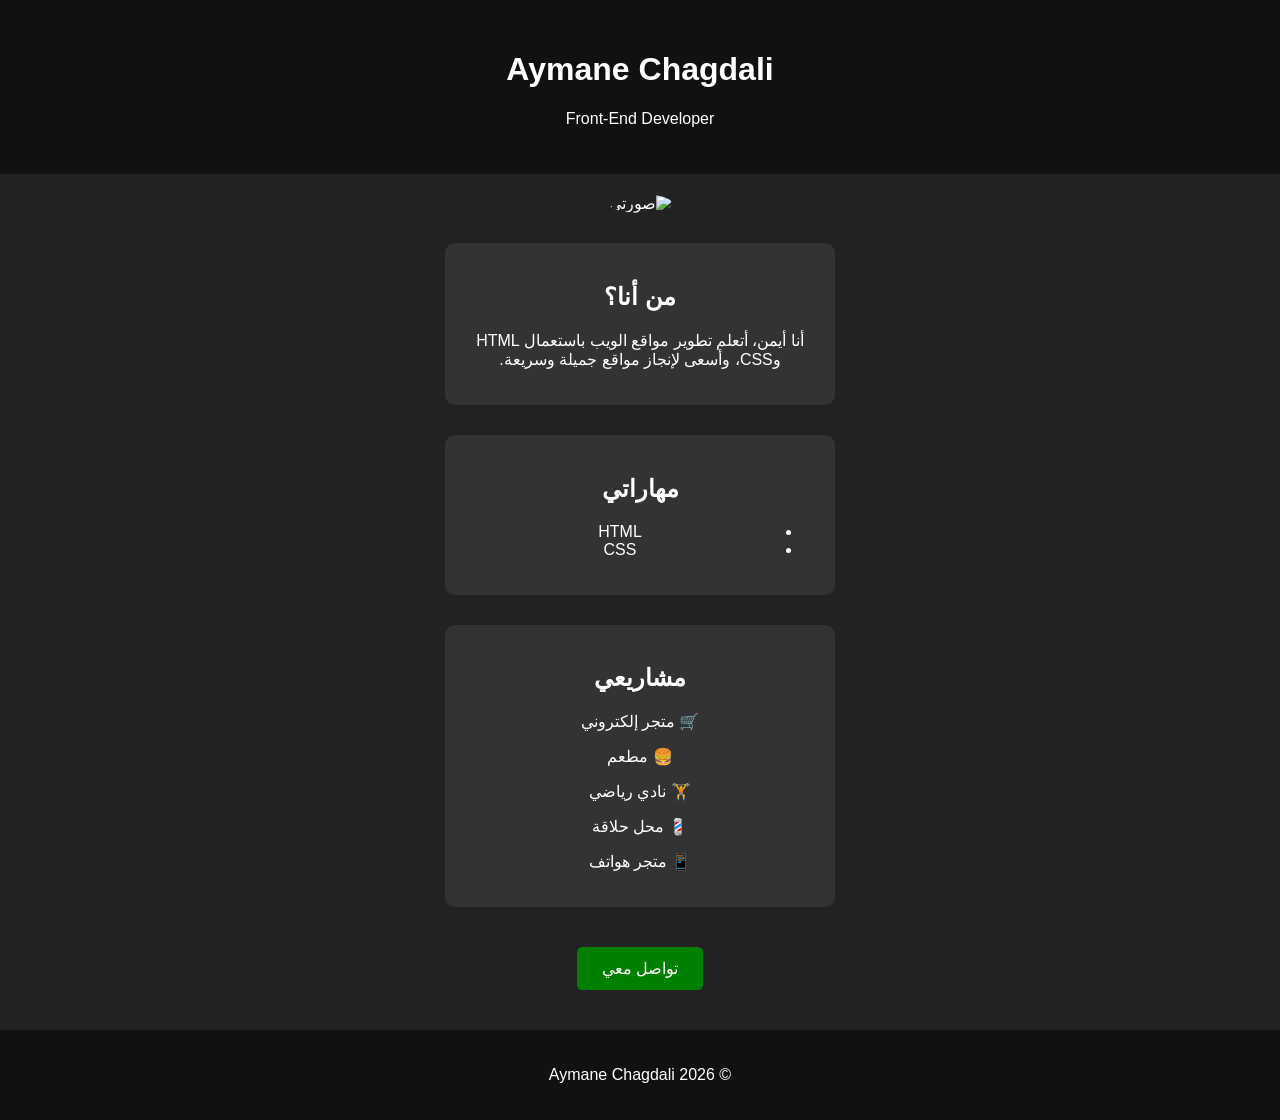
==== index.html @ 9d6693ee "Add files via upload" ====
<!DOCTYPE html>
<html lang="ar" dir="rtl">

<head>
    <meta charset="UTF-8">
    <title>Portfolio - Aymane</title>

    <style>

        body {
            margin: 0;
            background: #222;
            color: white;
            text-align: center;
            font-family: Arial;
        }

        .header {
            background: #111;
            padding: 30px;
        }

        img {
            width: 150px;
            border-radius: 50%;
            margin-top: 20px;
        }

        .section {
            background: #333;
            width: 350px;
            margin: 30px auto;
            padding: 20px;
            border-radius: 10px;
        }

        .btn {
            display: inline-block;
            background: green;
            color: white;
            text-decoration: none;
            padding: 12px 25px;
            border-radius: 5px;
            margin: 10px;
        }

        .footer {
            background: #111;
            padding: 20px;
            margin-top: 30px;
        }

    </style>

</head>

<body>

    <div class="header">
        <h1>Aymane Chagdali</h1>
        <p>Front-End Developer</p>
    </div>

    <img src="my-photo.jpg" alt="صورتي">

    <div class="section">
        <h2>من أنا؟</h2>

        <p>
            أنا أيمن، أتعلم تطوير مواقع الويب باستعمال HTML وCSS،
            وأسعى لإنجاز مواقع جميلة وسريعة.
        </p>
    </div>

    <div class="section">
        <h2>مهاراتي</h2>

        <ul>
            <li>HTML</li>
            <li>CSS</li>
        </ul>
    </div>

    <div class="section">
        <h2>مشاريعي</h2>

        <p>🛒 متجر إلكتروني</p>
        <p>🍔 مطعم</p>
        <p>🏋️ نادي رياضي</p>
        <p>💈 محل حلاقة</p>
        <p>📱 متجر هواتف</p>
    </div>

    <a href="#" class="btn">تواصل معي</a>

    <div class="footer">
        <p>© 2026 Aymane Chagdali</p>
    </div>

</body>

</html>
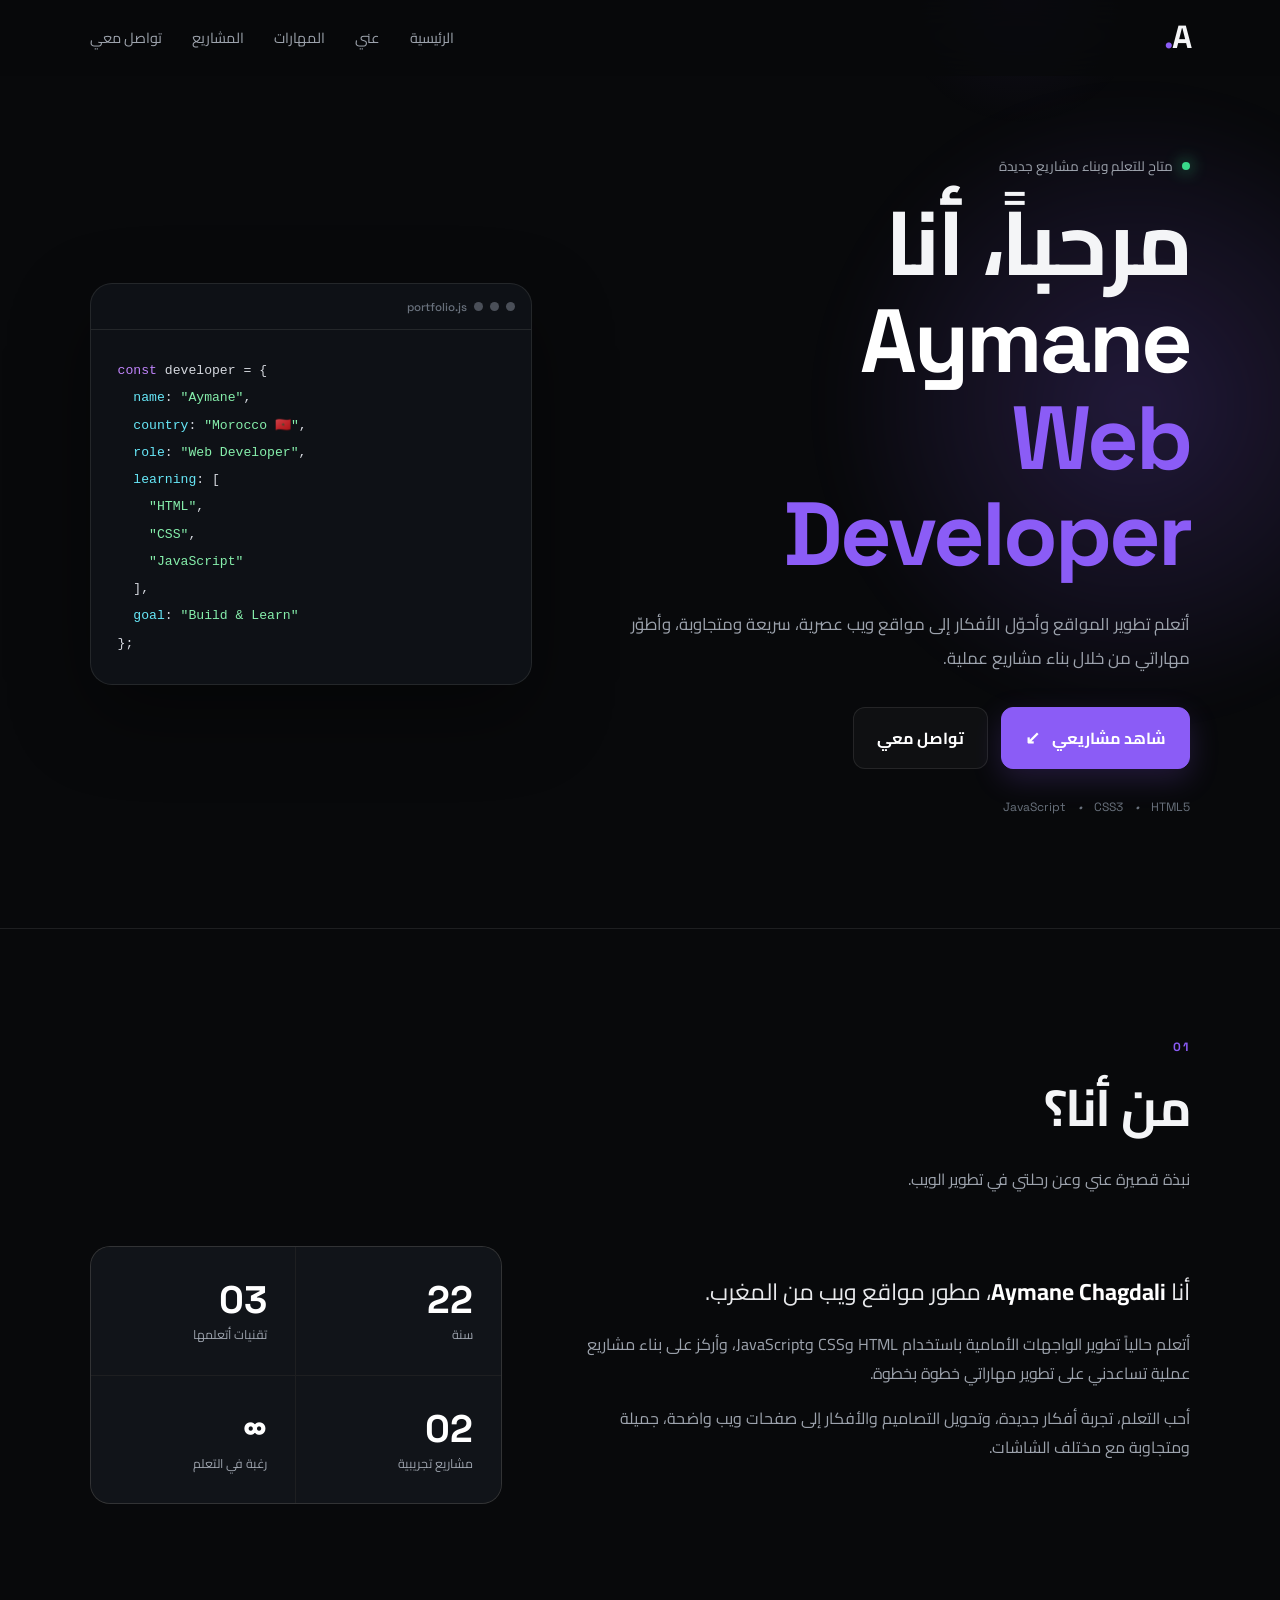
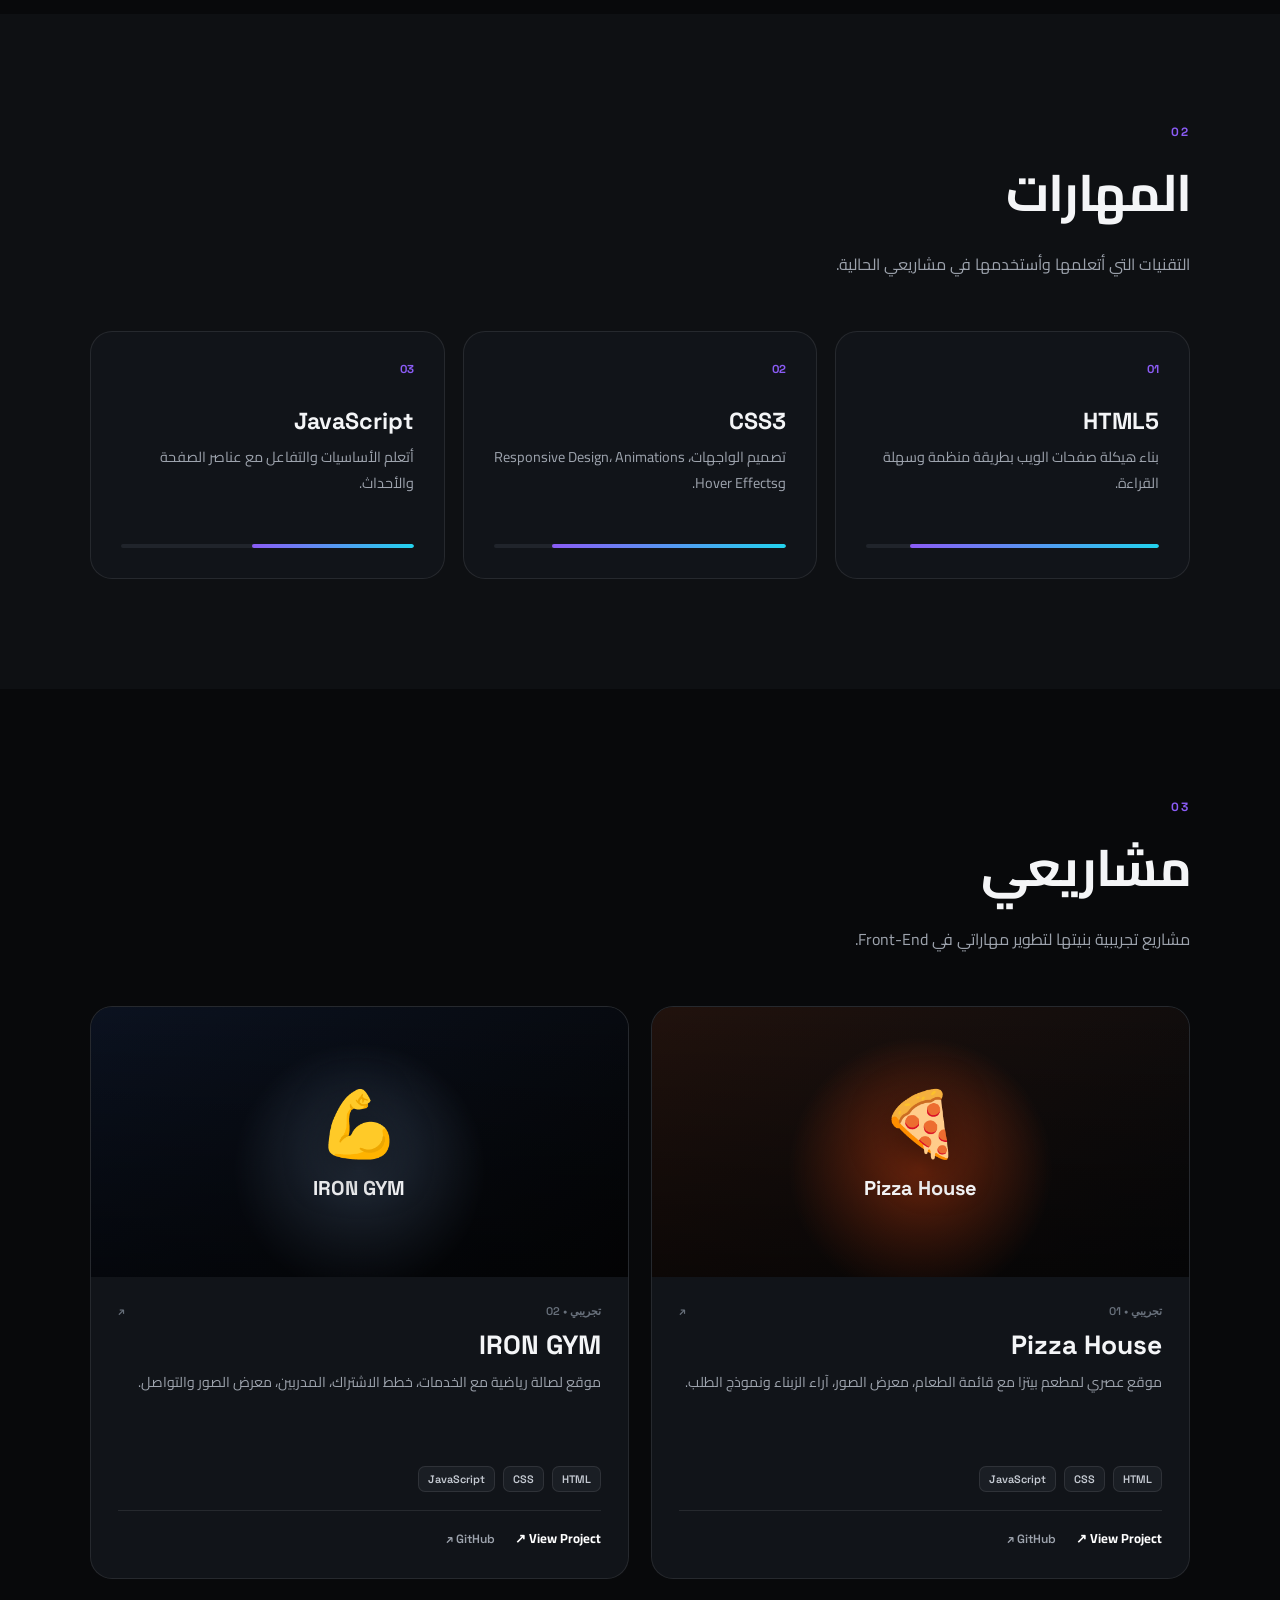
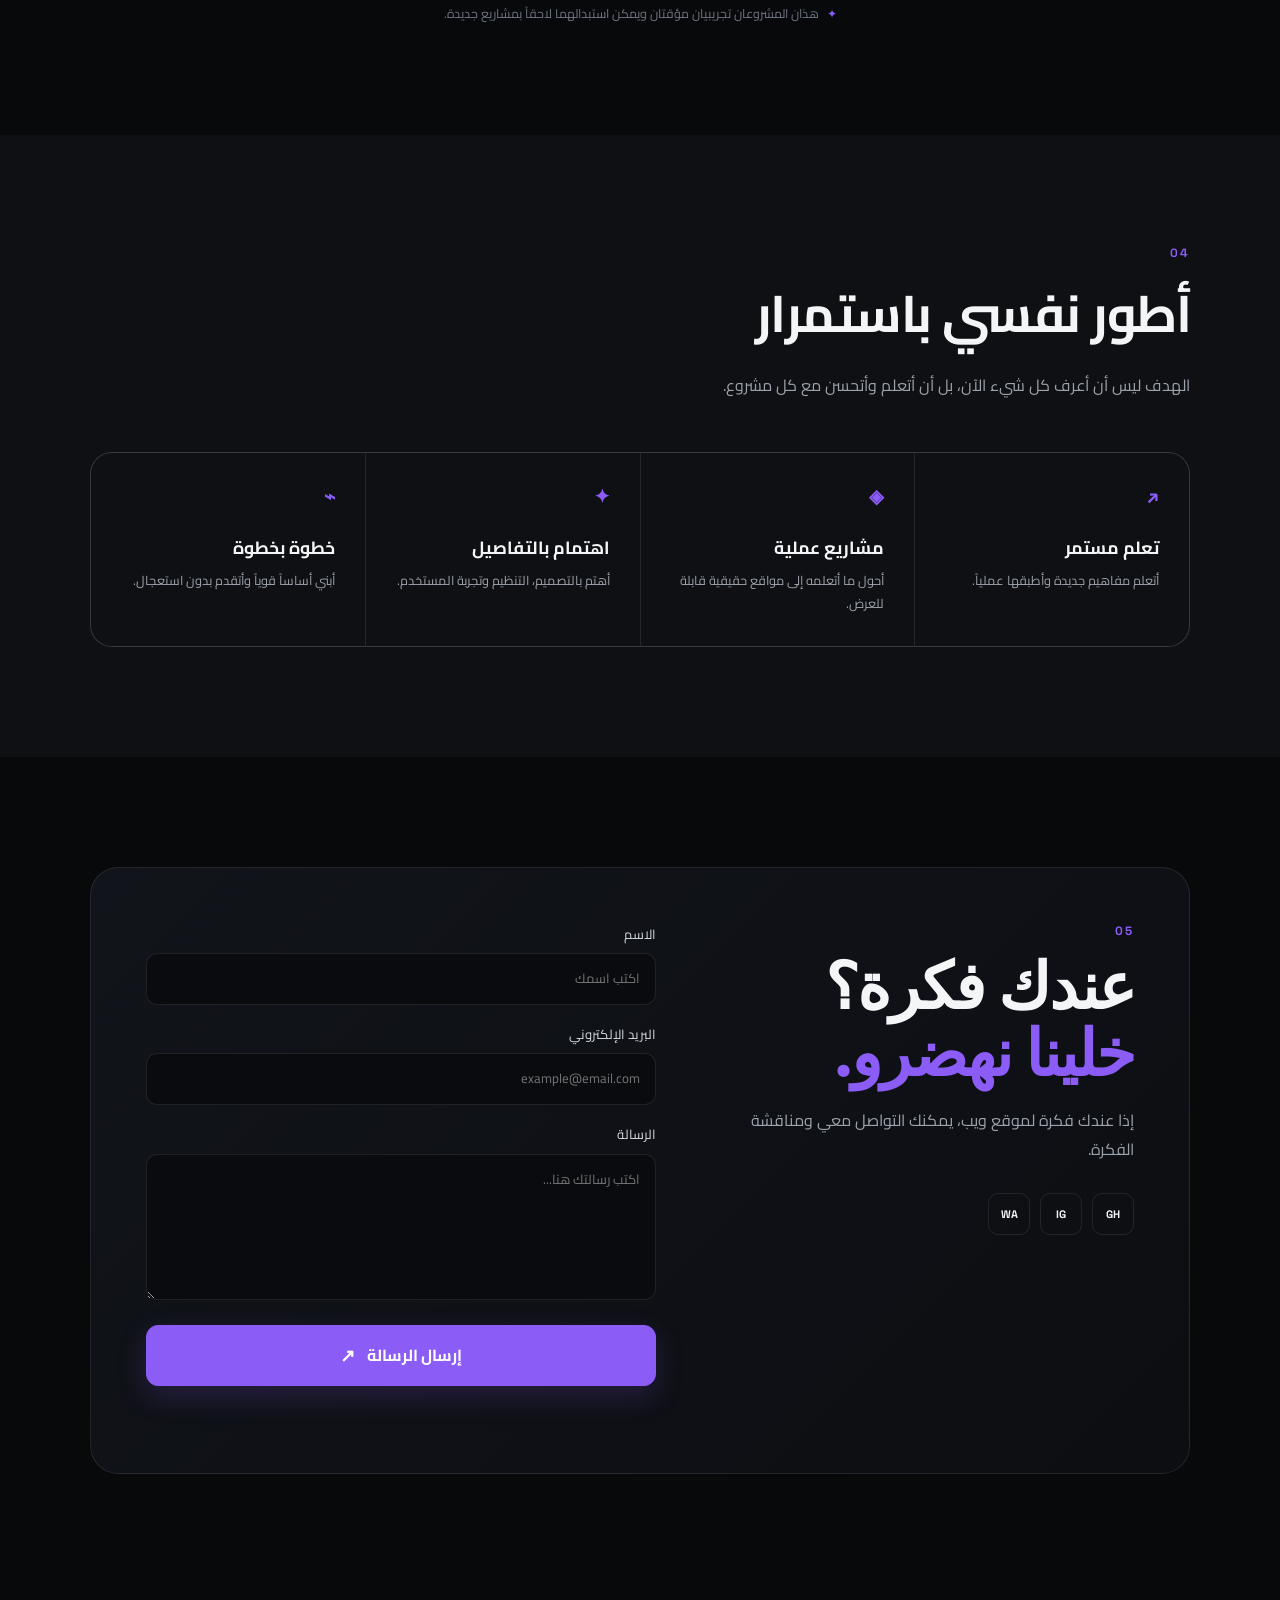
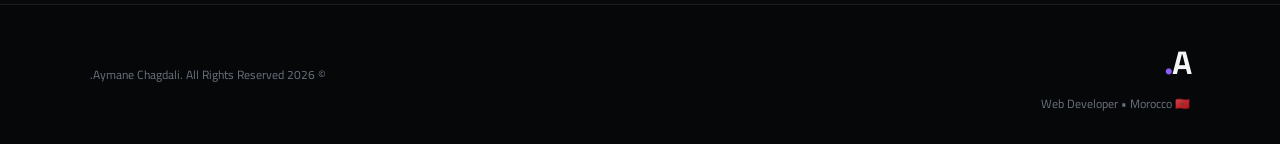
==== commit 773348d3: "Add files via upload" ====
--- a/index.html
+++ b/index.html
@@ -1,102 +1,262 @@
 <!DOCTYPE html>
 <html lang="ar" dir="rtl">
-
 <head>
-    <meta charset="UTF-8">
-    <title>Portfolio - Aymane</title>
-
-    <style>
-
-        body {
-            margin: 0;
-            background: #222;
-            color: white;
-            text-align: center;
-            font-family: Arial;
-        }
-
-        .header {
-            background: #111;
-            padding: 30px;
-        }
-
-        img {
-            width: 150px;
-            border-radius: 50%;
-            margin-top: 20px;
-        }
-
-        .section {
-            background: #333;
-            width: 350px;
-            margin: 30px auto;
-            padding: 20px;
-            border-radius: 10px;
-        }
-
-        .btn {
-            display: inline-block;
-            background: green;
-            color: white;
-            text-decoration: none;
-            padding: 12px 25px;
-            border-radius: 5px;
-            margin: 10px;
-        }
-
-        .footer {
-            background: #111;
-            padding: 20px;
-            margin-top: 30px;
-        }
-
-    </style>
-
+  <meta charset="UTF-8">
+  <meta name="viewport" content="width=device-width, initial-scale=1.0">
+  <meta name="description" content="Aymane Chagdali — Web Developer Portfolio">
+  <title>Aymane Chagdali | Web Developer</title>
+  <link rel="preconnect" href="https://fonts.googleapis.com">
+  <link rel="preconnect" href="https://fonts.gstatic.com" crossorigin>
+  <link href="https://fonts.googleapis.com/css2?family=Cairo:wght@400;500;600;700;800&family=Space+Grotesk:wght@500;600;700&display=swap" rel="stylesheet">
+  <link rel="stylesheet" href="style.css">
 </head>
-
 <body>
 
-    <div class="header">
-        <h1>Aymane Chagdali</h1>
-        <p>Front-End Developer</p>
+  <div class="cursor-glow"></div>
+
+  <header class="site-header" id="header">
+    <a class="logo" href="#home">A<span>.</span></a>
+
+    <nav class="nav" id="nav">
+      <a href="#home">الرئيسية</a>
+      <a href="#about">عني</a>
+      <a href="#skills">المهارات</a>
+      <a href="#projects">المشاريع</a>
+      <a href="#contact">تواصل معي</a>
+    </nav>
+
+    <button class="menu-btn" id="menuBtn" aria-label="فتح القائمة">
+      <span></span><span></span><span></span>
+    </button>
+  </header>
+
+  <main>
+    <!-- Hero -->
+    <section class="hero section" id="home">
+      <div class="hero-bg"></div>
+
+      <div class="hero-content reveal">
+        <div class="eyebrow"><span></span> متاح للتعلم وبناء مشاريع جديدة</div>
+        <h1>مرحباً، أنا <strong>Aymane</strong><br><span>Web Developer</span></h1>
+        <p>
+          أتعلم تطوير المواقع وأحوّل الأفكار إلى مواقع ويب عصرية،
+          سريعة ومتجاوبة، وأطوّر مهاراتي من خلال بناء مشاريع عملية.
+        </p>
+
+        <div class="hero-actions">
+          <a href="#projects" class="btn btn-primary">شاهد مشاريعي <span>↙</span></a>
+          <a href="#contact" class="btn btn-secondary">تواصل معي</a>
+        </div>
+
+        <div class="hero-tech">
+          <span>HTML5</span>
+          <i>•</i>
+          <span>CSS3</span>
+          <i>•</i>
+          <span>JavaScript</span>
+        </div>
+      </div>
+
+      <div class="code-card reveal">
+        <div class="window-bar">
+          <span></span><span></span><span></span>
+          <b>portfolio.js</b>
+        </div>
+        <pre><code><span class="purple">const</span> developer = {
+  <span class="key">name</span>: <span class="green">"Aymane"</span>,
+  <span class="key">country</span>: <span class="green">"Morocco 🇲🇦"</span>,
+  <span class="key">role</span>: <span class="green">"Web Developer"</span>,
+  <span class="key">learning</span>: [
+    <span class="green">"HTML"</span>,
+    <span class="green">"CSS"</span>,
+    <span class="green">"JavaScript"</span>
+  ],
+  <span class="key">goal</span>: <span class="green">"Build &amp; Learn"</span>
+};</code></pre>
+      </div>
+    </section>
+
+    <!-- About -->
+    <section class="section about" id="about">
+      <div class="section-heading reveal">
+        <span class="section-number">01</span>
+        <h2>من أنا؟</h2>
+        <p>نبذة قصيرة عني وعن رحلتي في تطوير الويب.</p>
+      </div>
+
+      <div class="about-grid">
+        <div class="about-text reveal">
+          <p class="big-text">
+            أنا <strong>Aymane Chagdali</strong>، مطور مواقع ويب من المغرب.
+          </p>
+          <p>
+            أتعلم حالياً تطوير الواجهات الأمامية باستخدام HTML وCSS وJavaScript،
+            وأركز على بناء مشاريع عملية تساعدني على تطوير مهاراتي خطوة بخطوة.
+          </p>
+          <p>
+            أحب التعلم، تجربة أفكار جديدة، وتحويل التصاميم والأفكار إلى صفحات
+            ويب واضحة، جميلة ومتجاوبة مع مختلف الشاشات.
+          </p>
+        </div>
+
+        <div class="about-stats reveal">
+          <div class="stat"><strong>22</strong><span>سنة</span></div>
+          <div class="stat"><strong>03</strong><span>تقنيات أتعلمها</span></div>
+          <div class="stat"><strong>02</strong><span>مشاريع تجريبية</span></div>
+          <div class="stat"><strong>∞</strong><span>رغبة في التعلم</span></div>
+        </div>
+      </div>
+    </section>
+
+    <!-- Skills -->
+    <section class="section skills-section" id="skills">
+      <div class="section-heading reveal">
+        <span class="section-number">02</span>
+        <h2>المهارات</h2>
+        <p>التقنيات التي أتعلمها وأستخدمها في مشاريعي الحالية.</p>
+      </div>
+
+      <div class="skills-grid">
+        <article class="skill-card reveal">
+          <div class="skill-icon">01</div>
+          <h3>HTML5</h3>
+          <p>بناء هيكلة صفحات الويب بطريقة منظمة وسهلة القراءة.</p>
+          <div class="skill-line"><span style="width: 85%"></span></div>
+        </article>
+
+        <article class="skill-card reveal">
+          <div class="skill-icon">02</div>
+          <h3>CSS3</h3>
+          <p>تصميم الواجهات، Responsive Design، Animations وHover Effects.</p>
+          <div class="skill-line"><span style="width: 80%"></span></div>
+        </article>
+
+        <article class="skill-card reveal">
+          <div class="skill-icon">03</div>
+          <h3>JavaScript</h3>
+          <p>أتعلم الأساسيات والتفاعل مع عناصر الصفحة والأحداث.</p>
+          <div class="skill-line"><span style="width: 55%"></span></div>
+        </article>
+      </div>
+    </section>
+
+    <!-- Projects -->
+    <section class="section projects" id="projects">
+      <div class="section-heading reveal">
+        <span class="section-number">03</span>
+        <h2>مشاريعي</h2>
+        <p>مشاريع تجريبية بنيتها لتطوير مهاراتي في Front-End.</p>
+      </div>
+
+      <div class="projects-grid">
+        <article class="project-card reveal">
+          <div class="project-preview pizza-preview">
+            <div class="preview-overlay">
+              <span class="preview-icon">🍕</span>
+              <span>Pizza House</span>
+            </div>
+          </div>
+          <div class="project-body">
+            <div class="project-top">
+              <span class="project-type">تجريبي • 01</span>
+              <span>↗</span>
+            </div>
+            <h3>Pizza House</h3>
+            <p>موقع عصري لمطعم بيتزا مع قائمة الطعام، معرض الصور، آراء الزبناء ونموذج الطلب.</p>
+            <div class="tags"><span>HTML</span><span>CSS</span><span>JavaScript</span></div>
+            <div class="project-links">
+              <a href="#" class="project-link">View Project ↗</a>
+              <a href="#" class="github-link">GitHub ↗</a>
+            </div>
+          </div>
+        </article>
+
+        <article class="project-card reveal">
+          <div class="project-preview gym-preview">
+            <div class="preview-overlay">
+              <span class="preview-icon">💪</span>
+              <span>IRON GYM</span>
+            </div>
+          </div>
+          <div class="project-body">
+            <div class="project-top">
+              <span class="project-type">تجريبي • 02</span>
+              <span>↗</span>
+            </div>
+            <h3>IRON GYM</h3>
+            <p>موقع لصالة رياضية مع الخدمات، خطط الاشتراك، المدربين، معرض الصور والتواصل.</p>
+            <div class="tags"><span>HTML</span><span>CSS</span><span>JavaScript</span></div>
+            <div class="project-links">
+              <a href="#" class="project-link">View Project ↗</a>
+              <a href="#" class="github-link">GitHub ↗</a>
+            </div>
+          </div>
+        </article>
+      </div>
+
+      <div class="temporary-note reveal">
+        <span>✦</span>
+        هذان المشروعان تجريبيان مؤقتان ويمكن استبدالهما لاحقاً بمشاريع جديدة.
+      </div>
+    </section>
+
+    <!-- Why -->
+    <section class="section why-section">
+      <div class="section-heading reveal">
+        <span class="section-number">04</span>
+        <h2>أطور نفسي باستمرار</h2>
+        <p>الهدف ليس أن أعرف كل شيء الآن، بل أن أتعلم وأتحسن مع كل مشروع.</p>
+      </div>
+
+      <div class="why-grid">
+        <div class="why-item reveal"><span>↗</span><h3>تعلم مستمر</h3><p>أتعلم مفاهيم جديدة وأطبقها عملياً.</p></div>
+        <div class="why-item reveal"><span>◈</span><h3>مشاريع عملية</h3><p>أحول ما أتعلمه إلى مواقع حقيقية قابلة للعرض.</p></div>
+        <div class="why-item reveal"><span>✦</span><h3>اهتمام بالتفاصيل</h3><p>أهتم بالتصميم، التنظيم وتجربة المستخدم.</p></div>
+        <div class="why-item reveal"><span>⌁</span><h3>خطوة بخطوة</h3><p>أبني أساساً قوياً وأتقدم بدون استعجال.</p></div>
+      </div>
+    </section>
+
+    <!-- Contact -->
+    <section class="section contact" id="contact">
+      <div class="contact-box reveal">
+        <div class="contact-copy">
+          <span class="section-number">05</span>
+          <h2>عندك فكرة؟<br><span>خلينا نهضرو.</span></h2>
+          <p>إذا عندك فكرة لموقع ويب، يمكنك التواصل معي ومناقشة الفكرة.</p>
+          <div class="contact-socials">
+            <a href="#" aria-label="GitHub">GH</a>
+            <a href="#" aria-label="Instagram">IG</a>
+            <a href="#" aria-label="WhatsApp">WA</a>
+          </div>
+        </div>
+
+        <form class="contact-form" id="contactForm">
+          <label>الاسم
+            <input type="text" name="name" placeholder="اكتب اسمك" required>
+          </label>
+          <label>البريد الإلكتروني
+            <input type="email" name="email" placeholder="example@email.com" required>
+          </label>
+          <label>الرسالة
+            <textarea name="message" rows="5" placeholder="اكتب رسالتك هنا..." required></textarea>
+          </label>
+          <button class="btn btn-primary" type="submit">إرسال الرسالة <span>↗</span></button>
+          <p class="form-message" id="formMessage"></p>
+        </form>
+      </div>
+    </section>
+  </main>
+
+  <footer>
+    <div class="footer-inner">
+      <div>
+        <a class="logo" href="#home">A<span>.</span></a>
+        <p>Web Developer • Morocco 🇲🇦</p>
+      </div>
+      <p class="copyright">© 2026 Aymane Chagdali. All Rights Reserved.</p>
     </div>
-
-    <img src="my-photo.jpg" alt="صورتي">
-
-    <div class="section">
-        <h2>من أنا؟</h2>
-
-        <p>
-            أنا أيمن، أتعلم تطوير مواقع الويب باستعمال HTML وCSS،
-            وأسعى لإنجاز مواقع جميلة وسريعة.
-        </p>
-    </div>
-
-    <div class="section">
-        <h2>مهاراتي</h2>
-
-        <ul>
-            <li>HTML</li>
-            <li>CSS</li>
-        </ul>
-    </div>
-
-    <div class="section">
-        <h2>مشاريعي</h2>
-
-        <p>🛒 متجر إلكتروني</p>
-        <p>🍔 مطعم</p>
-        <p>🏋️ نادي رياضي</p>
-        <p>💈 محل حلاقة</p>
-        <p>📱 متجر هواتف</p>
-    </div>
-
-    <a href="#" class="btn">تواصل معي</a>
-
-    <div class="footer">
-        <p>© 2026 Aymane Chagdali</p>
-    </div>
-
+  </footer>
+
+  <script src="script.js"></script>
 </body>
-
-</html>+</html>
--- a/style.css
+++ b/style.css
@@ -0,0 +1,169 @@
+:root{
+  --bg:#08090b;
+  --bg-soft:#0e1013;
+  --card:#111419;
+  --line:rgba(255,255,255,.09);
+  --text:#f4f5f7;
+  --muted:#9da3ad;
+  --accent:#8b5cf6;
+  --accent-2:#22d3ee;
+  --radius:22px;
+  --ease:.35s cubic-bezier(.2,.8,.2,1);
+}
+*{margin:0;padding:0;box-sizing:border-box}
+html{scroll-behavior:smooth}
+body{
+  background:var(--bg);color:var(--text);font-family:'Cairo',sans-serif;
+  line-height:1.8;overflow-x:hidden;
+}
+a{color:inherit;text-decoration:none}
+button,input,textarea{font:inherit}
+button{border:0}
+::selection{background:var(--accent);color:#fff}
+.section{padding:110px 7%;position:relative}
+.site-header{
+  position:fixed;top:0;left:0;right:0;z-index:1000;height:76px;
+  display:flex;align-items:center;justify-content:space-between;
+  padding:0 7%;background:rgba(8,9,11,.7);backdrop-filter:blur(18px);
+  border-bottom:1px solid transparent;transition:var(--ease)
+}
+.site-header.scrolled{border-color:var(--line);background:rgba(8,9,11,.92)}
+.logo{font-family:'Space Grotesk',sans-serif;font-size:2rem;font-weight:700;letter-spacing:-2px}
+.logo span{color:var(--accent)}
+.nav{display:flex;gap:30px;align-items:center}
+.nav a{font-size:.9rem;color:var(--muted);transition:var(--ease)}
+.nav a:hover{color:#fff}
+.menu-btn{display:none;background:none;width:42px;padding:8px;cursor:pointer}
+.menu-btn span{display:block;height:2px;background:#fff;margin:6px 0;transition:var(--ease)}
+.hero{
+  min-height:100vh;display:grid;grid-template-columns:1.15fr .85fr;gap:60px;
+  align-items:center;padding-top:150px;overflow:hidden
+}
+.hero-bg{
+  position:absolute;width:650px;height:650px;right:-180px;top:80px;
+  background:radial-gradient(circle,rgba(139,92,246,.2),transparent 68%);
+  filter:blur(20px);pointer-events:none
+}
+.hero-content{position:relative;z-index:2}
+.eyebrow{display:inline-flex;align-items:center;gap:9px;color:var(--muted);font-size:.85rem;margin-bottom:18px}
+.eyebrow span{width:8px;height:8px;border-radius:50%;background:#39d98a;box-shadow:0 0 16px #39d98a}
+.hero h1{font-family:'Space Grotesk','Cairo',sans-serif;font-size:clamp(3rem,7vw,6.2rem);line-height:1.08;letter-spacing:-3px;margin-bottom:25px}
+.hero h1 strong{color:#fff}
+.hero h1 span{color:var(--accent)}
+.hero p{max-width:680px;color:var(--muted);font-size:1.05rem;line-height:2;margin-bottom:32px}
+.hero-actions{display:flex;gap:13px;flex-wrap:wrap}
+.btn{
+  display:inline-flex;align-items:center;justify-content:center;gap:12px;
+  padding:13px 23px;border-radius:12px;font-weight:700;cursor:pointer;
+  transition:var(--ease);border:1px solid var(--line)
+}
+.btn span{font-size:1.15rem}
+.btn-primary{background:var(--accent);color:#fff;border-color:var(--accent);box-shadow:0 10px 30px rgba(139,92,246,.2)}
+.btn-primary:hover{transform:translateY(-3px);box-shadow:0 16px 38px rgba(139,92,246,.35)}
+.btn-secondary{background:rgba(255,255,255,.03);color:#fff}
+.btn-secondary:hover{background:rgba(255,255,255,.08);transform:translateY(-3px)}
+.hero-tech{display:flex;gap:12px;color:#69717d;font-family:'Space Grotesk',sans-serif;font-size:.75rem;margin-top:28px}
+.code-card{
+  position:relative;z-index:2;background:rgba(17,20,25,.82);border:1px solid var(--line);
+  border-radius:var(--radius);box-shadow:0 30px 80px rgba(0,0,0,.4);overflow:hidden;
+  transform:rotate(2deg);transition:var(--ease)
+}
+.code-card:hover{transform:rotate(0) translateY(-6px)}
+.window-bar{height:46px;border-bottom:1px solid var(--line);display:flex;align-items:center;gap:7px;padding:0 16px}
+.window-bar span{width:9px;height:9px;border-radius:50%;background:#4a4f58}
+.window-bar b{font:500 .72rem 'Space Grotesk';color:#69717d;margin-left:auto}
+.code-card pre{padding:27px;overflow:auto;font:500 .82rem/2 'Space Grotesk',monospace;color:#d5d8df;direction:ltr;text-align:left}
+.purple{color:#c084fc}.green{color:#86efac}.key{color:#67e8f9}
+.section-heading{max-width:700px;margin-bottom:52px}
+.section-number{display:block;color:var(--accent);font:700 .75rem 'Space Grotesk';letter-spacing:2px;margin-bottom:8px}
+.section-heading h2{font-family:'Space Grotesk','Cairo',sans-serif;font-size:clamp(2rem,4vw,3.3rem);letter-spacing:-1.5px;margin-bottom:10px}
+.section-heading p{color:var(--muted)}
+.about{border-top:1px solid var(--line)}
+.about-grid{display:grid;grid-template-columns:1.2fr .8fr;gap:70px;align-items:center}
+.about-text{max-width:720px;color:var(--muted)}
+.about-text p{margin-bottom:17px}
+.about-text .big-text{font-size:1.45rem;color:#e8e9ec}
+.about-text strong{color:#fff}
+.about-stats{display:grid;grid-template-columns:1fr 1fr;gap:1px;background:var(--line);border:1px solid var(--line);border-radius:20px;overflow:hidden}
+.stat{background:var(--card);padding:28px;display:flex;flex-direction:column}
+.stat strong{font:700 2.4rem 'Space Grotesk';color:#fff}
+.stat span{font-size:.78rem;color:var(--muted)}
+.skills-section{background:var(--bg-soft)}
+.skills-grid{display:grid;grid-template-columns:repeat(3,1fr);gap:18px}
+.skill-card{background:var(--card);border:1px solid var(--line);border-radius:var(--radius);padding:30px;transition:var(--ease)}
+.skill-card:hover{transform:translateY(-7px);border-color:rgba(139,92,246,.45)}
+.skill-icon{font:700 .72rem 'Space Grotesk';color:var(--accent);margin-bottom:30px}
+.skill-card h3{font:700 1.45rem 'Space Grotesk';margin-bottom:8px}
+.skill-card p{color:var(--muted);font-size:.9rem;min-height:75px}
+.skill-line{height:4px;background:#20242b;border-radius:10px;overflow:hidden;margin-top:25px}
+.skill-line span{display:block;height:100%;background:linear-gradient(90deg,var(--accent),var(--accent-2));border-radius:10px}
+.projects-grid{display:grid;grid-template-columns:1fr 1fr;gap:22px}
+.project-card{background:var(--card);border:1px solid var(--line);border-radius:var(--radius);overflow:hidden;transition:var(--ease)}
+.project-card:hover{transform:translateY(-8px);border-color:rgba(139,92,246,.4)}
+.project-preview{height:270px;position:relative;display:flex;align-items:center;justify-content:center;overflow:hidden}
+.pizza-preview{background:radial-gradient(circle at 50% 60%,#9a3412,transparent 42%),linear-gradient(135deg,#21120d,#090a0c)}
+.gym-preview{background:radial-gradient(circle at 50% 60%,#334155,transparent 40%),linear-gradient(135deg,#0b1220,#050608)}
+.preview-overlay{display:flex;flex-direction:column;align-items:center;gap:10px;font:700 1.25rem 'Space Grotesk';position:relative;z-index:2}
+.preview-icon{font-size:4rem;filter:drop-shadow(0 12px 20px rgba(0,0,0,.5))}
+.project-preview:after{content:"";position:absolute;inset:0;background:linear-gradient(180deg,transparent,rgba(0,0,0,.5))}
+.project-body{padding:27px}
+.project-top{display:flex;justify-content:space-between;color:#68707b;font:600 .7rem 'Space Grotesk';margin-bottom:10px}
+.project-body h3{font:700 1.65rem 'Space Grotesk';margin-bottom:8px}
+.project-body p{color:var(--muted);font-size:.88rem;min-height:78px}
+.tags{display:flex;gap:8px;flex-wrap:wrap;margin:18px 0}
+.tags span{font:600 .68rem 'Space Grotesk';color:#c5cad2;background:#1a1e24;border:1px solid var(--line);padding:5px 9px;border-radius:7px}
+.project-links{display:flex;gap:20px;align-items:center;padding-top:16px;border-top:1px solid var(--line)}
+.project-link{font-weight:700;color:#fff;font-size:.82rem}
+.github-link{font:600 .75rem 'Space Grotesk';color:var(--muted)}
+.project-link:hover,.github-link:hover{color:var(--accent-2)}
+.temporary-note{margin-top:24px;color:#707783;font-size:.78rem;text-align:center}
+.temporary-note span{color:var(--accent);margin-left:5px}
+.why-section{background:var(--bg-soft)}
+.why-grid{display:grid;grid-template-columns:repeat(4,1fr);gap:1px;background:var(--line);border:1px solid var(--line);border-radius:var(--radius);overflow:hidden}
+.why-item{background:var(--bg-soft);padding:30px}
+.why-item span{font:700 1.2rem 'Space Grotesk';color:var(--accent)}
+.why-item h3{font-size:1.1rem;margin:20px 0 6px}
+.why-item p{color:var(--muted);font-size:.8rem}
+.contact{padding-bottom:130px}
+.contact-box{display:grid;grid-template-columns:.9fr 1.1fr;gap:60px;background:linear-gradient(135deg,#11141a,#0c0e12);border:1px solid var(--line);border-radius:28px;padding:55px}
+.contact-copy h2{font:700 clamp(2.5rem,5vw,4.5rem)/1.05 'Space Grotesk';letter-spacing:-2px;margin:15px 0 18px}
+.contact-copy h2 span{color:var(--accent)}
+.contact-copy>p{color:var(--muted);max-width:420px}
+.contact-socials{display:flex;gap:10px;margin-top:30px}
+.contact-socials a{width:42px;height:42px;border:1px solid var(--line);border-radius:10px;display:grid;place-items:center;font:700 .68rem 'Space Grotesk';transition:var(--ease)}
+.contact-socials a:hover{background:var(--accent);border-color:var(--accent)}
+.contact-form label{display:block;color:#d8dbe1;font-size:.82rem;margin-bottom:18px}
+.contact-form input,.contact-form textarea{width:100%;margin-top:7px;background:#090b0f;border:1px solid var(--line);border-radius:11px;color:#fff;padding:13px 15px;outline:0;resize:vertical;transition:var(--ease)}
+.contact-form input:focus,.contact-form textarea:focus{border-color:var(--accent);box-shadow:0 0 0 3px rgba(139,92,246,.1)}
+.contact-form .btn{width:100%}
+.form-message{font-size:.8rem;margin-top:12px;text-align:center;color:#86efac;min-height:20px}
+footer{border-top:1px solid var(--line);padding:30px 7%;background:#060709}
+.footer-inner{display:flex;align-items:center;justify-content:space-between;gap:20px}
+.footer-inner p{color:#69717d;font-size:.75rem}
+.cursor-glow{position:fixed;width:260px;height:260px;border-radius:50%;pointer-events:none;z-index:-1;background:radial-gradient(circle,rgba(139,92,246,.07),transparent 68%);transform:translate(-50%,-50%)}
+.reveal{opacity:0;transform:translateY(28px);transition:opacity .8s ease,transform .8s ease}
+.reveal.active{opacity:1;transform:none}
+@media(max-width:900px){
+  .hero{grid-template-columns:1fr;padding-top:135px}
+  .code-card{max-width:650px;width:100%;margin:auto}
+  .about-grid{grid-template-columns:1fr}
+  .skills-grid{grid-template-columns:1fr 1fr}
+  .why-grid{grid-template-columns:1fr 1fr}
+  .contact-box{grid-template-columns:1fr;padding:38px}
+}
+@media(max-width:650px){
+  .section{padding:80px 5%}
+  .site-header{padding:0 5%}
+  .nav{position:absolute;top:76px;left:5%;right:5%;display:none;flex-direction:column;align-items:stretch;gap:0;background:#0d0f13;border:1px solid var(--line);border-radius:14px;overflow:hidden}
+  .nav.open{display:flex}
+  .nav a{padding:13px 18px;border-bottom:1px solid var(--line)}
+  .nav a:last-child{border-bottom:0}
+  .menu-btn{display:block}
+  .hero h1{font-size:3rem;letter-spacing:-2px}
+  .hero p{font-size:.92rem}
+  .skills-grid,.projects-grid,.why-grid{grid-template-columns:1fr}
+  .project-preview{height:220px}
+  .contact-box{padding:28px 20px}
+  .footer-inner{flex-direction:column;align-items:flex-start}
+  .cursor-glow{display:none}
+}
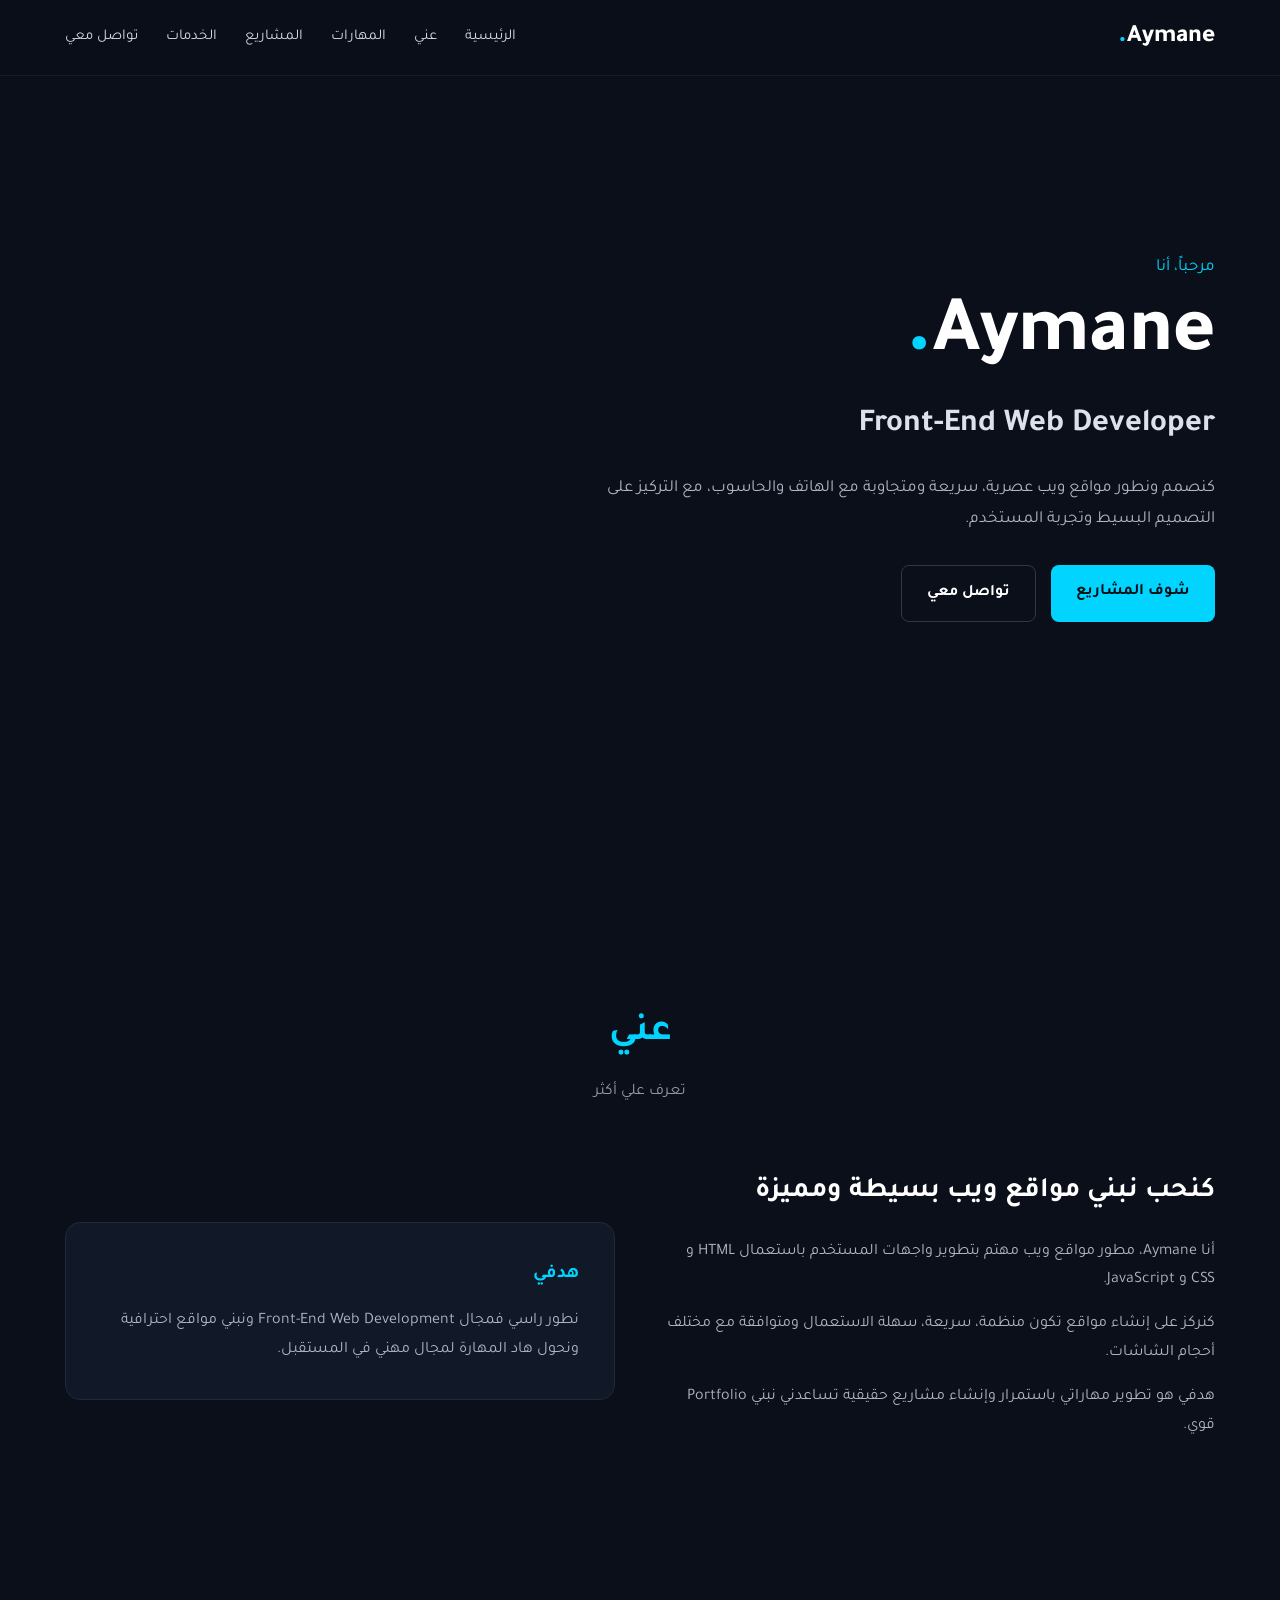
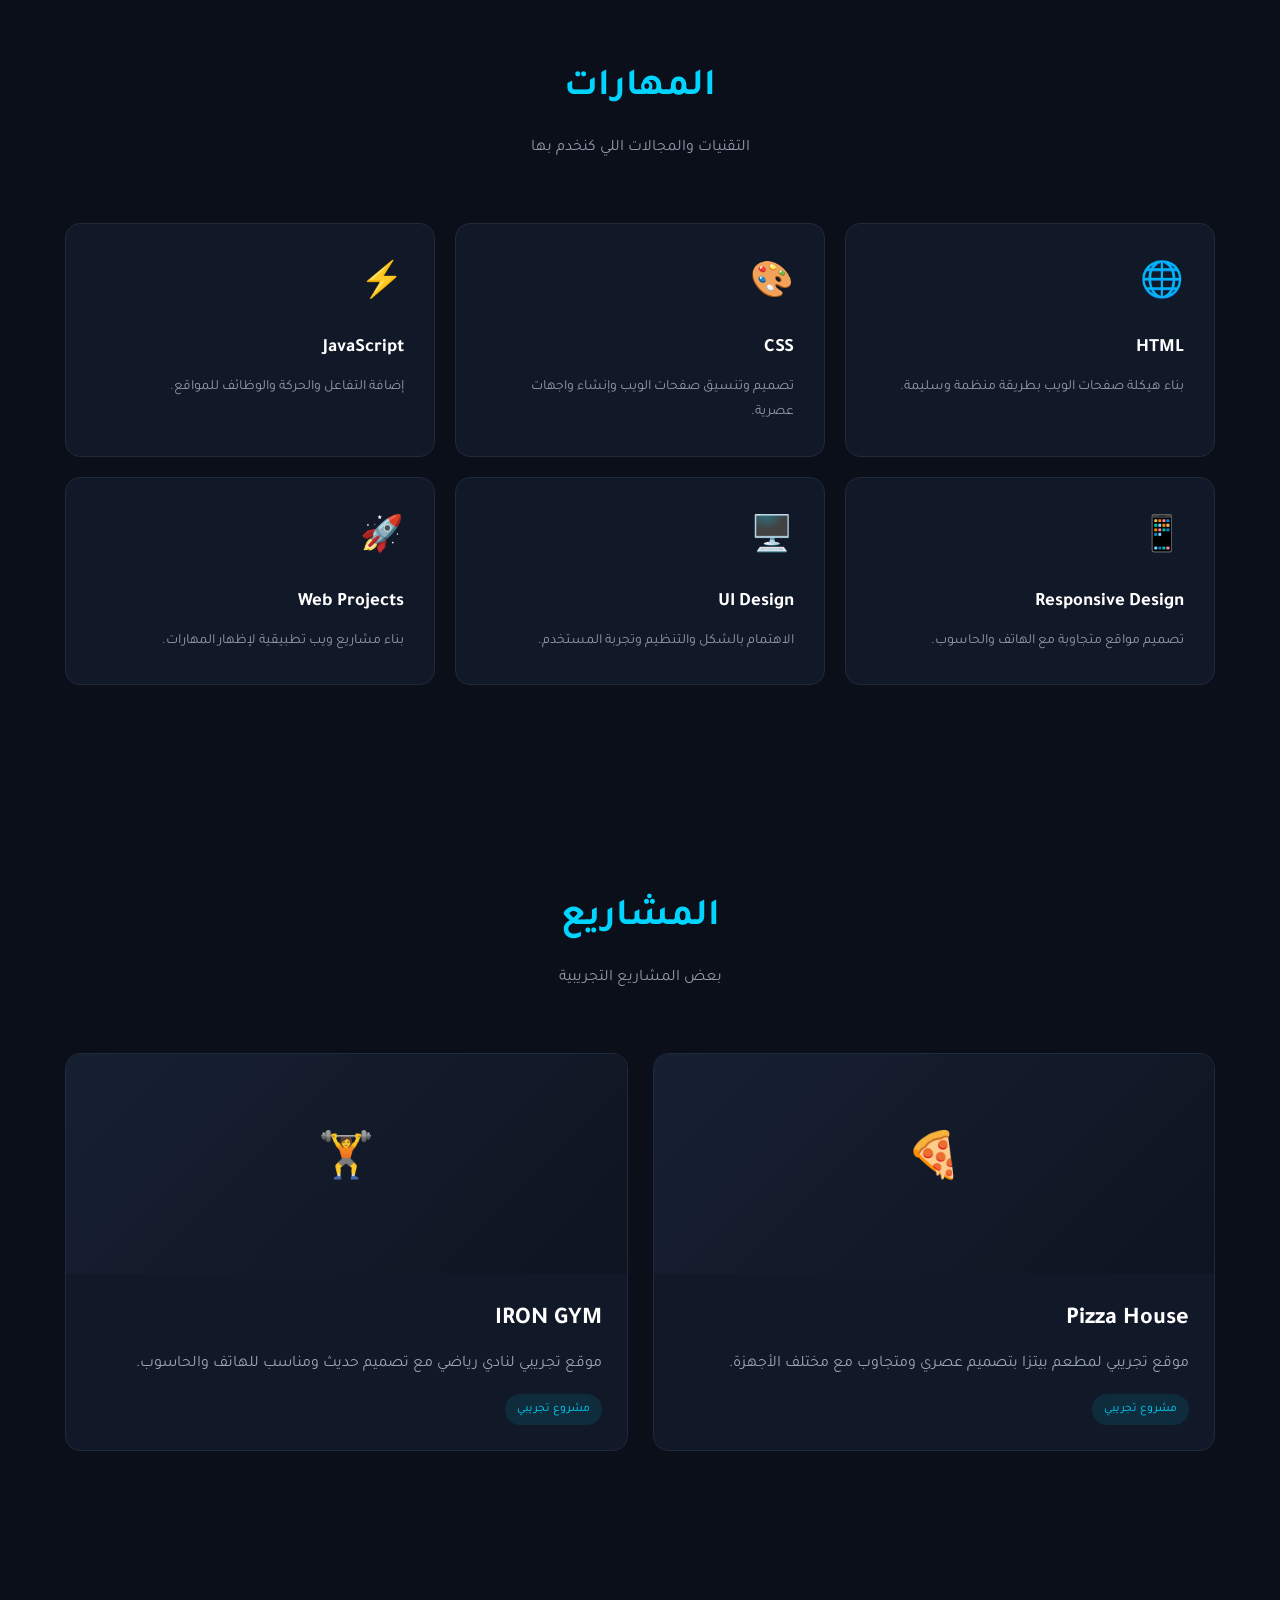
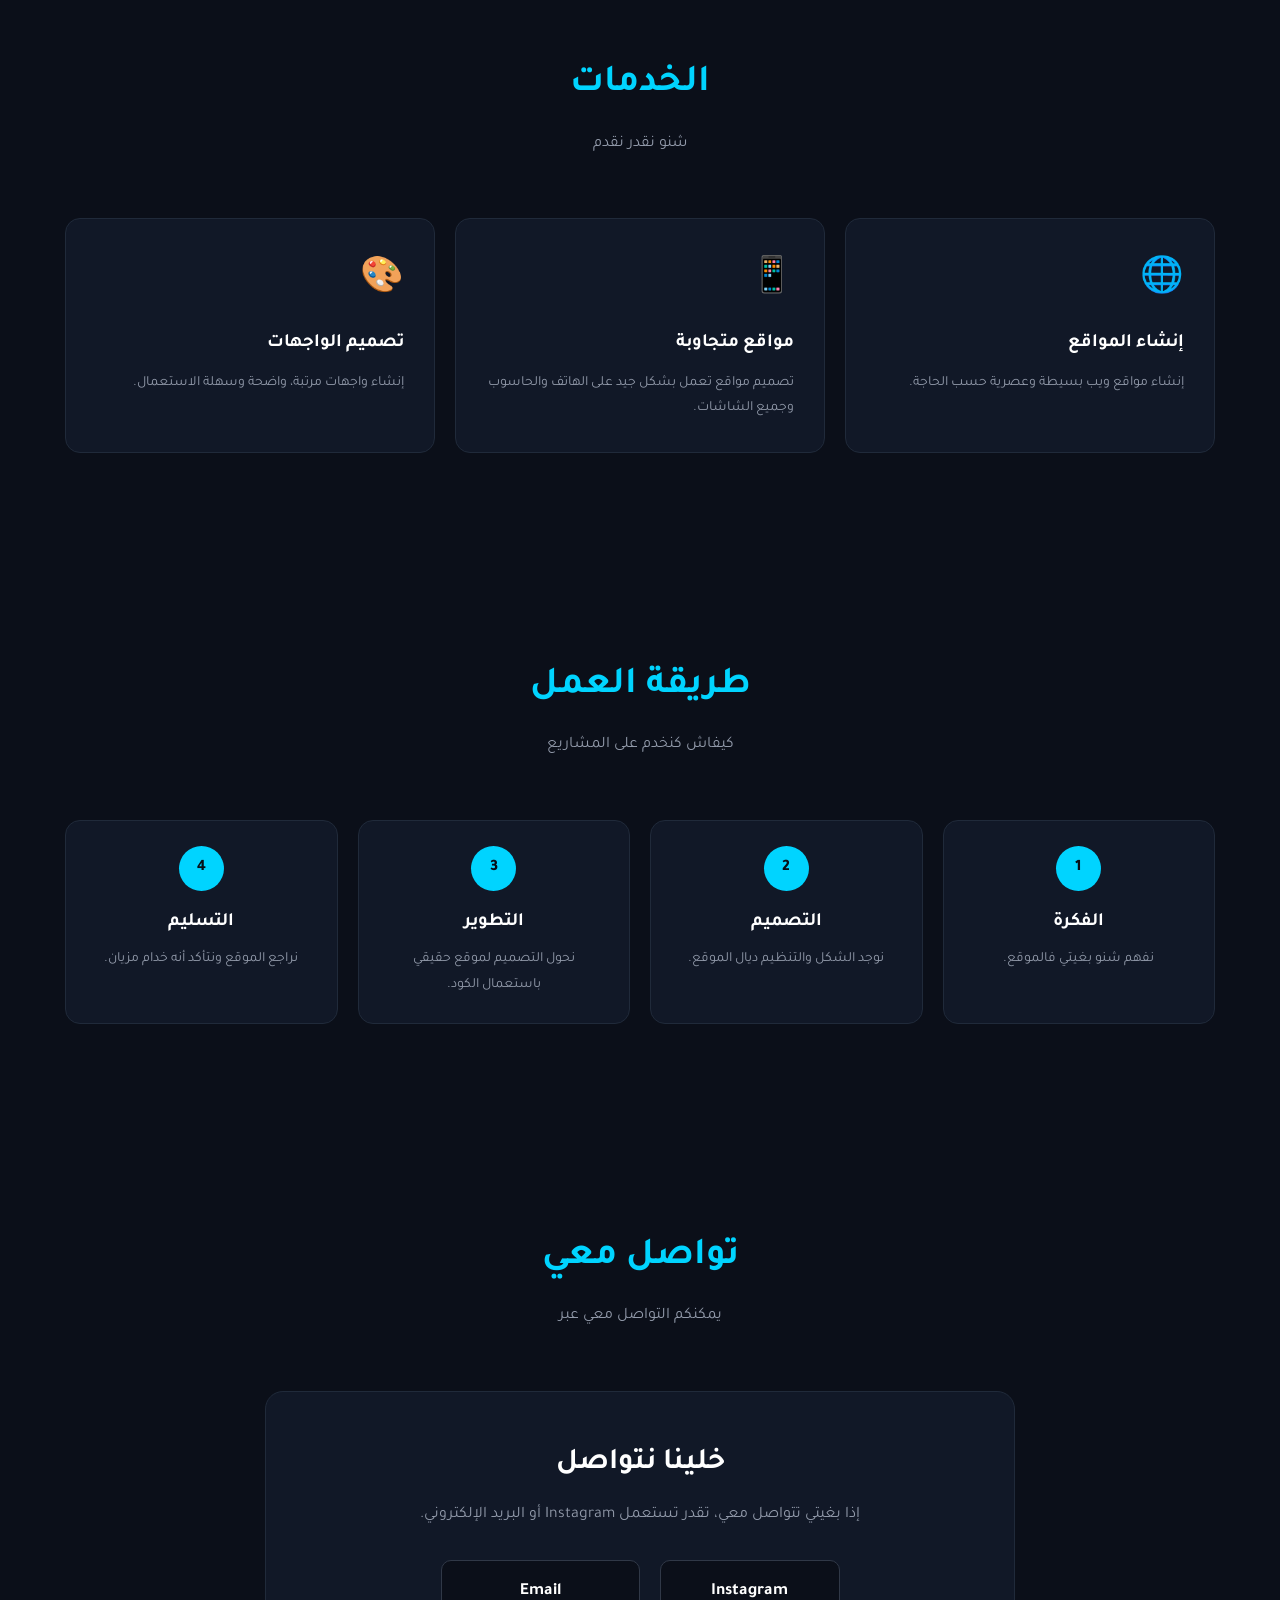
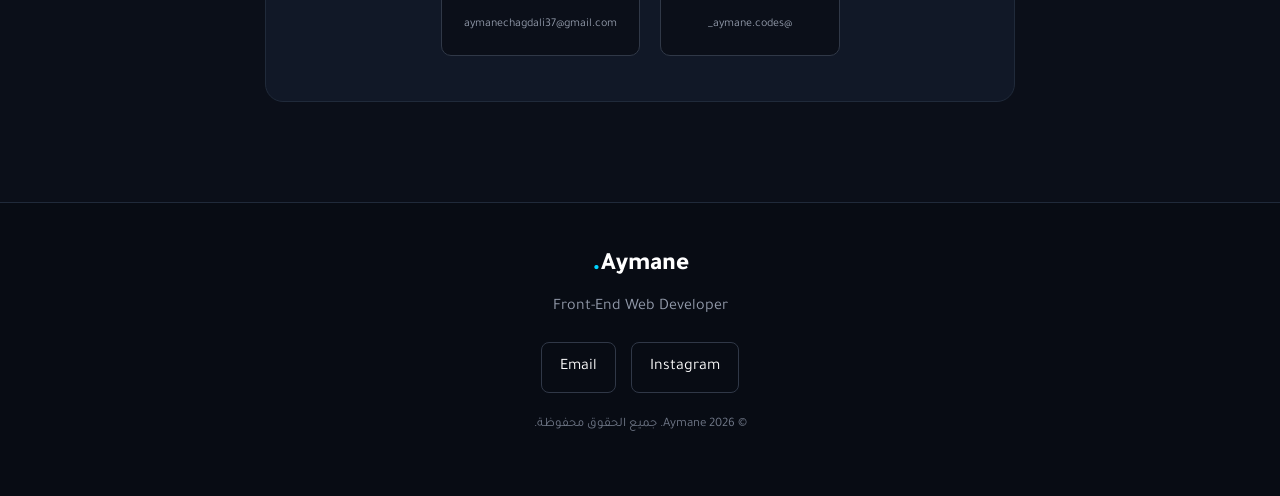
==== commit 7b036944: "Rename index(3).html to index.html" ====
--- a/index.html
+++ b/index.html
@@ -3,260 +3,1393 @@
 <head>
   <meta charset="UTF-8">
   <meta name="viewport" content="width=device-width, initial-scale=1.0">
-  <meta name="description" content="Aymane Chagdali — Web Developer Portfolio">
-  <title>Aymane Chagdali | Web Developer</title>
+
+  <title>Aymane | Front-End Web Developer</title>
+
+  <meta name="description" content="Aymane - Front-End Web Developer. تصميم وتطوير مواقع ويب عصرية ومتجاوبة.">
+
   <link rel="preconnect" href="https://fonts.googleapis.com">
   <link rel="preconnect" href="https://fonts.gstatic.com" crossorigin>
-  <link href="https://fonts.googleapis.com/css2?family=Cairo:wght@400;500;600;700;800&family=Space+Grotesk:wght@500;600;700&display=swap" rel="stylesheet">
-  <link rel="stylesheet" href="style.css">
+
+  <link href="https://fonts.googleapis.com/css2?family=Tajawal:wght@400;500;700;800&display=swap" rel="stylesheet">
+
+  <style>
+
+    * {
+      margin: 0;
+      padding: 0;
+      box-sizing: border-box;
+    }
+
+    html {
+      scroll-behavior: smooth;
+    }
+
+    body {
+      font-family: "Tajawal", sans-serif;
+      background: #0b0f19;
+      color: #ffffff;
+      line-height: 1.8;
+    }
+
+    a {
+      text-decoration: none;
+      color: inherit;
+    }
+
+    ul {
+      list-style: none;
+    }
+
+    .container {
+      width: 90%;
+      max-width: 1150px;
+      margin: auto;
+    }
+
+    /* ================= HEADER ================= */
+
+    header {
+      position: fixed;
+      top: 0;
+      right: 0;
+      width: 100%;
+      z-index: 1000;
+      background: rgba(11, 15, 25, 0.92);
+      backdrop-filter: blur(10px);
+      border-bottom: 1px solid rgba(255,255,255,0.06);
+    }
+
+    nav {
+      height: 75px;
+      display: flex;
+      align-items: center;
+      justify-content: space-between;
+    }
+
+    .logo {
+      font-size: 25px;
+      font-weight: 800;
+    }
+
+    .logo span {
+      color: #00d4ff;
+    }
+
+    .nav-links {
+      display: flex;
+      gap: 28px;
+      align-items: center;
+    }
+
+    .nav-links a {
+      color: #d5d9e2;
+      font-size: 15px;
+      transition: 0.3s;
+    }
+
+    .nav-links a:hover {
+      color: #00d4ff;
+    }
+
+    .menu-btn {
+      display: none;
+      font-size: 28px;
+      cursor: pointer;
+    }
+
+    /* ================= HERO ================= */
+
+    .hero {
+      min-height: 100vh;
+      display: flex;
+      align-items: center;
+      padding-top: 75px;
+    }
+
+    .hero-content {
+      max-width: 750px;
+    }
+
+    .hero-small {
+      color: #00d4ff;
+      font-size: 17px;
+      margin-bottom: 10px;
+    }
+
+    .hero h1 {
+      font-size: clamp(45px, 8vw, 80px);
+      line-height: 1.1;
+      margin-bottom: 15px;
+      font-weight: 800;
+    }
+
+    .hero h1 span {
+      color: #00d4ff;
+    }
+
+    .hero h2 {
+      font-size: clamp(22px, 4vw, 32px);
+      color: #dce1eb;
+      margin-bottom: 20px;
+    }
+
+    .hero p {
+      color: #aeb5c4;
+      font-size: 17px;
+      max-width: 650px;
+      margin-bottom: 30px;
+    }
+
+    .hero-buttons {
+      display: flex;
+      gap: 15px;
+      flex-wrap: wrap;
+    }
+
+    .btn {
+      display: inline-block;
+      padding: 13px 25px;
+      border-radius: 8px;
+      font-weight: 700;
+      transition: 0.3s;
+      cursor: pointer;
+      border: none;
+      font-family: inherit;
+    }
+
+    .btn-primary {
+      background: #00d4ff;
+      color: #061018;
+    }
+
+    .btn-primary:hover {
+      transform: translateY(-3px);
+      opacity: 0.9;
+    }
+
+    .btn-secondary {
+      border: 1px solid #303847;
+      color: #ffffff;
+    }
+
+    .btn-secondary:hover {
+      border-color: #00d4ff;
+      color: #00d4ff;
+      transform: translateY(-3px);
+    }
+
+    /* ================= GENERAL ================= */
+
+    section {
+      padding: 100px 0;
+    }
+
+    .section-title {
+      text-align: center;
+      margin-bottom: 60px;
+    }
+
+    .section-title h2 {
+      font-size: 38px;
+      margin-bottom: 10px;
+    }
+
+    .section-title span {
+      color: #00d4ff;
+    }
+
+    .section-title p {
+      color: #929aaa;
+    }
+
+    /* ================= ABOUT ================= */
+
+    .about-grid {
+      display: grid;
+      grid-template-columns: 1fr 1fr;
+      gap: 50px;
+      align-items: center;
+    }
+
+    .about-text h3 {
+      font-size: 28px;
+      margin-bottom: 20px;
+    }
+
+    .about-text p {
+      color: #aeb5c4;
+      margin-bottom: 15px;
+      font-size: 16px;
+    }
+
+    .about-box {
+      padding: 35px;
+      border-radius: 15px;
+      background: #111827;
+      border: 1px solid #202a3a;
+    }
+
+    .about-box h3 {
+      color: #00d4ff;
+      margin-bottom: 15px;
+    }
+
+    .about-box p {
+      color: #aeb5c4;
+    }
+
+    /* ================= SKILLS ================= */
+
+    .skills-grid {
+      display: grid;
+      grid-template-columns: repeat(3, 1fr);
+      gap: 20px;
+    }
+
+    .skill-card {
+      background: #111827;
+      border: 1px solid #202a3a;
+      border-radius: 15px;
+      padding: 30px;
+      transition: 0.3s;
+    }
+
+    .skill-card:hover {
+      transform: translateY(-6px);
+      border-color: #00d4ff;
+    }
+
+    .skill-icon {
+      font-size: 35px;
+      margin-bottom: 15px;
+    }
+
+    .skill-card h3 {
+      margin-bottom: 10px;
+    }
+
+    .skill-card p {
+      color: #929aaa;
+      font-size: 14px;
+    }
+
+    /* ================= PROJECTS ================= */
+
+    .projects-grid {
+      display: grid;
+      grid-template-columns: repeat(2, 1fr);
+      gap: 25px;
+    }
+
+    .project-card {
+      background: #111827;
+      border: 1px solid #202a3a;
+      border-radius: 15px;
+      overflow: hidden;
+      transition: 0.3s;
+    }
+
+    .project-card:hover {
+      transform: translateY(-6px);
+      border-color: #00d4ff;
+    }
+
+    .project-image {
+      height: 220px;
+      display: flex;
+      align-items: center;
+      justify-content: center;
+      background: linear-gradient(135deg, #172033, #0e1420);
+      font-size: 45px;
+    }
+
+    .project-content {
+      padding: 25px;
+    }
+
+    .project-content h3 {
+      font-size: 24px;
+      margin-bottom: 8px;
+    }
+
+    .project-content p {
+      color: #9ca5b5;
+      margin-bottom: 15px;
+    }
+
+    .project-tag {
+      display: inline-block;
+      padding: 5px 12px;
+      background: rgba(0, 212, 255, 0.1);
+      color: #00d4ff;
+      border-radius: 20px;
+      font-size: 12px;
+    }
+
+    /* ================= SERVICES ================= */
+
+    .services-grid {
+      display: grid;
+      grid-template-columns: repeat(3, 1fr);
+      gap: 20px;
+    }
+
+    .service-card {
+      background: #111827;
+      border: 1px solid #202a3a;
+      border-radius: 15px;
+      padding: 30px;
+    }
+
+    .service-card h3 {
+      margin: 15px 0 10px;
+    }
+
+    .service-card p {
+      color: #929aaa;
+      font-size: 14px;
+    }
+
+    .service-icon {
+      font-size: 35px;
+    }
+
+    /* ================= PROCESS ================= */
+
+    .process-grid {
+      display: grid;
+      grid-template-columns: repeat(4, 1fr);
+      gap: 20px;
+    }
+
+    .process-card {
+      text-align: center;
+      background: #111827;
+      border: 1px solid #202a3a;
+      border-radius: 15px;
+      padding: 25px;
+    }
+
+    .process-number {
+      width: 45px;
+      height: 45px;
+      border-radius: 50%;
+      background: #00d4ff;
+      color: #061018;
+      display: flex;
+      align-items: center;
+      justify-content: center;
+      margin: 0 auto 15px;
+      font-weight: 800;
+    }
+
+    .process-card h3 {
+      margin-bottom: 8px;
+    }
+
+    .process-card p {
+      color: #929aaa;
+      font-size: 14px;
+    }
+
+    /* ================= CONTACT ================= */
+
+    .contact-box {
+      max-width: 750px;
+      margin: auto;
+      background: #111827;
+      border: 1px solid #202a3a;
+      border-radius: 18px;
+      padding: 45px;
+      text-align: center;
+    }
+
+    .contact-box h3 {
+      font-size: 30px;
+      margin-bottom: 10px;
+    }
+
+    .contact-box > p {
+      color: #929aaa;
+      margin-bottom: 30px;
+    }
+
+    .contact-links {
+      display: flex;
+      justify-content: center;
+      gap: 20px;
+      flex-wrap: wrap;
+    }
+
+    .contact-link {
+      min-width: 180px;
+      padding: 16px 22px;
+      border-radius: 10px;
+      background: #0b0f19;
+      border: 1px solid #303847;
+      transition: 0.3s;
+    }
+
+    .contact-link:hover {
+      border-color: #00d4ff;
+      color: #00d4ff;
+      transform: translateY(-3px);
+    }
+
+    .contact-link strong {
+      display: block;
+      font-size: 17px;
+      margin-bottom: 3px;
+    }
+
+    .contact-link small {
+      color: #929aaa;
+      font-size: 12px;
+    }
+
+    /* ================= FOOTER ================= */
+
+    footer {
+      border-top: 1px solid #202a3a;
+      padding: 40px 0;
+      text-align: center;
+      background: #080c14;
+    }
+
+    .footer-logo {
+      font-size: 25px;
+      font-weight: 800;
+      margin-bottom: 5px;
+    }
+
+    .footer-logo span {
+      color: #00d4ff;
+    }
+
+    footer > .container > p {
+      color: #929aaa;
+      margin-bottom: 20px;
+    }
+
+    .socials {
+      display: flex;
+      justify-content: center;
+      gap: 15px;
+      margin-bottom: 20px;
+    }
+
+    .socials a {
+      padding: 10px 18px;
+      border: 1px solid #303847;
+      border-radius: 8px;
+      transition: 0.3s;
+    }
+
+    .socials a:hover {
+      color: #00d4ff;
+      border-color: #00d4ff;
+    }
+
+    .copyright {
+      font-size: 13px;
+      color: #6f7787 !important;
+    }
+
+    /* ================= BACK TO TOP ================= */
+
+    #topBtn {
+      position: fixed;
+      bottom: 25px;
+      left: 25px;
+      width: 45px;
+      height: 45px;
+      border: none;
+      border-radius: 50%;
+      background: #00d4ff;
+      color: #061018;
+      font-size: 20px;
+      font-weight: bold;
+      cursor: pointer;
+      display: none;
+      z-index: 999;
+    }
+
+    /* ================= ANIMATION ================= */
+
+    .reveal {
+      opacity: 0;
+      transform: translateY(25px);
+      transition: 0.7s ease;
+    }
+
+    .reveal.active {
+      opacity: 1;
+      transform: translateY(0);
+    }
+
+    /* ================= MOBILE ================= */
+
+    @media (max-width: 800px) {
+
+      .nav-links {
+        position: absolute;
+        top: 75px;
+        right: 0;
+        width: 100%;
+        background: #0b0f19;
+        display: none;
+        flex-direction: column;
+        padding: 25px;
+        border-bottom: 1px solid #202a3a;
+      }
+
+      .nav-links.active {
+        display: flex;
+      }
+
+      .menu-btn {
+        display: block;
+      }
+
+      .about-grid,
+      .projects-grid,
+      .skills-grid,
+      .services-grid {
+        grid-template-columns: 1fr;
+      }
+
+      .process-grid {
+        grid-template-columns: repeat(2, 1fr);
+      }
+
+      .hero {
+        text-align: center;
+      }
+
+      .hero-buttons {
+        justify-content: center;
+      }
+
+      .hero p {
+        margin-left: auto;
+        margin-right: auto;
+      }
+    }
+
+    @media (max-width: 500px) {
+
+      section {
+        padding: 75px 0;
+      }
+
+      .section-title h2 {
+        font-size: 30px;
+      }
+
+      .contact-box {
+        padding: 30px 20px;
+      }
+
+      .process-grid {
+        grid-template-columns: 1fr;
+      }
+
+      .contact-links {
+        flex-direction: column;
+      }
+
+      .contact-link {
+        width: 100%;
+      }
+    }
+
+  </style>
 </head>
+
 <body>
 
-  <div class="cursor-glow"></div>
-
-  <header class="site-header" id="header">
-    <a class="logo" href="#home">A<span>.</span></a>
-
-    <nav class="nav" id="nav">
-      <a href="#home">الرئيسية</a>
-      <a href="#about">عني</a>
-      <a href="#skills">المهارات</a>
-      <a href="#projects">المشاريع</a>
-      <a href="#contact">تواصل معي</a>
-    </nav>
-
-    <button class="menu-btn" id="menuBtn" aria-label="فتح القائمة">
-      <span></span><span></span><span></span>
-    </button>
+  <!-- ================= HEADER ================= -->
+
+  <header>
+
+    <div class="container">
+
+      <nav>
+
+        <a href="#home" class="logo">
+          Aymane<span>.</span>
+        </a>
+
+        <div class="menu-btn" id="menuBtn">
+          ☰
+        </div>
+
+        <ul class="nav-links" id="navLinks">
+
+          <li>
+            <a href="#home">الرئيسية</a>
+          </li>
+
+          <li>
+            <a href="#about">عني</a>
+          </li>
+
+          <li>
+            <a href="#skills">المهارات</a>
+          </li>
+
+          <li>
+            <a href="#projects">المشاريع</a>
+          </li>
+
+          <li>
+            <a href="#services">الخدمات</a>
+          </li>
+
+          <li>
+            <a href="#contact">تواصل معي</a>
+          </li>
+
+        </ul>
+
+      </nav>
+
+    </div>
+
   </header>
 
+
+  <!-- ================= HERO ================= -->
+
   <main>
-    <!-- Hero -->
-    <section class="hero section" id="home">
-      <div class="hero-bg"></div>
-
-      <div class="hero-content reveal">
-        <div class="eyebrow"><span></span> متاح للتعلم وبناء مشاريع جديدة</div>
-        <h1>مرحباً، أنا <strong>Aymane</strong><br><span>Web Developer</span></h1>
-        <p>
-          أتعلم تطوير المواقع وأحوّل الأفكار إلى مواقع ويب عصرية،
-          سريعة ومتجاوبة، وأطوّر مهاراتي من خلال بناء مشاريع عملية.
-        </p>
-
-        <div class="hero-actions">
-          <a href="#projects" class="btn btn-primary">شاهد مشاريعي <span>↙</span></a>
-          <a href="#contact" class="btn btn-secondary">تواصل معي</a>
+
+    <section class="hero" id="home">
+
+      <div class="container">
+
+        <div class="hero-content reveal">
+
+          <div class="hero-small">
+            مرحباً، أنا
+          </div>
+
+          <h1>
+            Aymane<span>.</span>
+          </h1>
+
+          <h2>
+            Front-End Web Developer
+          </h2>
+
+          <p>
+            كنصمم ونطور مواقع ويب عصرية، سريعة ومتجاوبة
+            مع الهاتف والحاسوب، مع التركيز على التصميم
+            البسيط وتجربة المستخدم.
+          </p>
+
+          <div class="hero-buttons">
+
+            <a href="#projects" class="btn btn-primary">
+              شوف المشاريع
+            </a>
+
+            <a href="#contact" class="btn btn-secondary">
+              تواصل معي
+            </a>
+
+          </div>
+
         </div>
 
-        <div class="hero-tech">
-          <span>HTML5</span>
-          <i>•</i>
-          <span>CSS3</span>
-          <i>•</i>
-          <span>JavaScript</span>
+      </div>
+
+    </section>
+
+
+    <!-- ================= ABOUT ================= -->
+
+    <section id="about">
+
+      <div class="container">
+
+        <div class="section-title reveal">
+
+          <h2>
+            <span>عني</span>
+          </h2>
+
+          <p>
+            تعرف علي أكثر
+          </p>
+
         </div>
+
+
+        <div class="about-grid">
+
+          <div class="about-text reveal">
+
+            <h3>
+              كنحب نبني مواقع ويب بسيطة ومميزة
+            </h3>
+
+            <p>
+              أنا Aymane، مطور مواقع ويب مهتم بتطوير
+              واجهات المستخدم باستعمال HTML و CSS و JavaScript.
+            </p>
+
+            <p>
+              كنركز على إنشاء مواقع تكون منظمة، سريعة،
+              سهلة الاستعمال ومتوافقة مع مختلف أحجام الشاشات.
+            </p>
+
+            <p>
+              هدفي هو تطوير مهاراتي باستمرار وإنشاء مشاريع
+              حقيقية تساعدني نبني Portfolio قوي.
+            </p>
+
+          </div>
+
+
+          <div class="about-box reveal">
+
+            <h3>
+              هدفي
+            </h3>
+
+            <p>
+              نطور راسي فمجال Front-End Web Development
+              ونبني مواقع احترافية ونحول هاد المهارة
+              لمجال مهني في المستقبل.
+            </p>
+
+          </div>
+
+        </div>
+
       </div>
 
-      <div class="code-card reveal">
-        <div class="window-bar">
-          <span></span><span></span><span></span>
-          <b>portfolio.js</b>
+    </section>
+
+
+    <!-- ================= SKILLS ================= -->
+
+    <section id="skills">
+
+      <div class="container">
+
+        <div class="section-title reveal">
+
+          <h2>
+            <span>المهارات</span>
+          </h2>
+
+          <p>
+            التقنيات والمجالات اللي كنخدم بها
+          </p>
+
         </div>
-        <pre><code><span class="purple">const</span> developer = {
-  <span class="key">name</span>: <span class="green">"Aymane"</span>,
-  <span class="key">country</span>: <span class="green">"Morocco 🇲🇦"</span>,
-  <span class="key">role</span>: <span class="green">"Web Developer"</span>,
-  <span class="key">learning</span>: [
-    <span class="green">"HTML"</span>,
-    <span class="green">"CSS"</span>,
-    <span class="green">"JavaScript"</span>
-  ],
-  <span class="key">goal</span>: <span class="green">"Build &amp; Learn"</span>
-};</code></pre>
+
+
+        <div class="skills-grid">
+
+          <div class="skill-card reveal">
+
+            <div class="skill-icon">
+              🌐
+            </div>
+
+            <h3>
+              HTML
+            </h3>
+
+            <p>
+              بناء هيكلة صفحات الويب بطريقة منظمة وسليمة.
+            </p>
+
+          </div>
+
+
+          <div class="skill-card reveal">
+
+            <div class="skill-icon">
+              🎨
+            </div>
+
+            <h3>
+              CSS
+            </h3>
+
+            <p>
+              تصميم وتنسيق صفحات الويب وإنشاء واجهات عصرية.
+            </p>
+
+          </div>
+
+
+          <div class="skill-card reveal">
+
+            <div class="skill-icon">
+              ⚡
+            </div>
+
+            <h3>
+              JavaScript
+            </h3>
+
+            <p>
+              إضافة التفاعل والحركة والوظائف للمواقع.
+            </p>
+
+          </div>
+
+
+          <div class="skill-card reveal">
+
+            <div class="skill-icon">
+              📱
+            </div>
+
+            <h3>
+              Responsive Design
+            </h3>
+
+            <p>
+              تصميم مواقع متجاوبة مع الهاتف والحاسوب.
+            </p>
+
+          </div>
+
+
+          <div class="skill-card reveal">
+
+            <div class="skill-icon">
+              🖥️
+            </div>
+
+            <h3>
+              UI Design
+            </h3>
+
+            <p>
+              الاهتمام بالشكل والتنظيم وتجربة المستخدم.
+            </p>
+
+          </div>
+
+
+          <div class="skill-card reveal">
+
+            <div class="skill-icon">
+              🚀
+            </div>
+
+            <h3>
+              Web Projects
+            </h3>
+
+            <p>
+              بناء مشاريع ويب تطبيقية لإظهار المهارات.
+            </p>
+
+          </div>
+
+        </div>
+
       </div>
+
     </section>
 
-    <!-- About -->
-    <section class="section about" id="about">
-      <div class="section-heading reveal">
-        <span class="section-number">01</span>
-        <h2>من أنا؟</h2>
-        <p>نبذة قصيرة عني وعن رحلتي في تطوير الويب.</p>
+
+    <!-- ================= PROJECTS ================= -->
+
+    <section id="projects">
+
+      <div class="container">
+
+        <div class="section-title reveal">
+
+          <h2>
+            <span>المشاريع</span>
+          </h2>
+
+          <p>
+            بعض المشاريع التجريبية
+          </p>
+
+        </div>
+
+
+        <div class="projects-grid">
+
+
+          <!-- PIZZA -->
+
+          <div class="project-card reveal">
+
+            <div class="project-image">
+              🍕
+            </div>
+
+            <div class="project-content">
+
+              <h3>
+                Pizza House
+              </h3>
+
+              <p>
+                موقع تجريبي لمطعم بيتزا بتصميم عصري
+                ومتجاوب مع مختلف الأجهزة.
+              </p>
+
+              <span class="project-tag">
+                مشروع تجريبي
+              </span>
+
+            </div>
+
+          </div>
+
+
+          <!-- GYM -->
+
+          <div class="project-card reveal">
+
+            <div class="project-image">
+              🏋️
+            </div>
+
+            <div class="project-content">
+
+              <h3>
+                IRON GYM
+              </h3>
+
+              <p>
+                موقع تجريبي لنادي رياضي مع تصميم
+                حديث ومناسب للهاتف والحاسوب.
+              </p>
+
+              <span class="project-tag">
+                مشروع تجريبي
+              </span>
+
+            </div>
+
+          </div>
+
+
+        </div>
+
       </div>
 
-      <div class="about-grid">
-        <div class="about-text reveal">
-          <p class="big-text">
-            أنا <strong>Aymane Chagdali</strong>، مطور مواقع ويب من المغرب.
+    </section>
+
+
+    <!-- ================= SERVICES ================= -->
+
+    <section id="services">
+
+      <div class="container">
+
+        <div class="section-title reveal">
+
+          <h2>
+            <span>الخدمات</span>
+          </h2>
+
+          <p>
+            شنو نقدر نقدم
           </p>
+
+        </div>
+
+
+        <div class="services-grid">
+
+
+          <div class="service-card reveal">
+
+            <div class="service-icon">
+              🌐
+            </div>
+
+            <h3>
+              إنشاء المواقع
+            </h3>
+
+            <p>
+              إنشاء مواقع ويب بسيطة وعصرية حسب الحاجة.
+            </p>
+
+          </div>
+
+
+          <div class="service-card reveal">
+
+            <div class="service-icon">
+              📱
+            </div>
+
+            <h3>
+              مواقع متجاوبة
+            </h3>
+
+            <p>
+              تصميم مواقع تعمل بشكل جيد على الهاتف
+              والحاسوب وجميع الشاشات.
+            </p>
+
+          </div>
+
+
+          <div class="service-card reveal">
+
+            <div class="service-icon">
+              🎨
+            </div>
+
+            <h3>
+              تصميم الواجهات
+            </h3>
+
+            <p>
+              إنشاء واجهات مرتبة، واضحة وسهلة الاستعمال.
+            </p>
+
+          </div>
+
+
+        </div>
+
+      </div>
+
+    </section>
+
+
+    <!-- ================= PROCESS ================= -->
+
+    <section>
+
+      <div class="container">
+
+        <div class="section-title reveal">
+
+          <h2>
+            <span>طريقة العمل</span>
+          </h2>
+
           <p>
-            أتعلم حالياً تطوير الواجهات الأمامية باستخدام HTML وCSS وJavaScript،
-            وأركز على بناء مشاريع عملية تساعدني على تطوير مهاراتي خطوة بخطوة.
+            كيفاش كنخدم على المشاريع
           </p>
+
+        </div>
+
+
+        <div class="process-grid">
+
+
+          <div class="process-card reveal">
+
+            <div class="process-number">
+              1
+            </div>
+
+            <h3>
+              الفكرة
+            </h3>
+
+            <p>
+              نفهم شنو بغيتي فالموقع.
+            </p>
+
+          </div>
+
+
+          <div class="process-card reveal">
+
+            <div class="process-number">
+              2
+            </div>
+
+            <h3>
+              التصميم
+            </h3>
+
+            <p>
+              نوجد الشكل والتنظيم ديال الموقع.
+            </p>
+
+          </div>
+
+
+          <div class="process-card reveal">
+
+            <div class="process-number">
+              3
+            </div>
+
+            <h3>
+              التطوير
+            </h3>
+
+            <p>
+              نحول التصميم لموقع حقيقي باستعمال الكود.
+            </p>
+
+          </div>
+
+
+          <div class="process-card reveal">
+
+            <div class="process-number">
+              4
+            </div>
+
+            <h3>
+              التسليم
+            </h3>
+
+            <p>
+              نراجع الموقع ونتأكد أنه خدام مزيان.
+            </p>
+
+          </div>
+
+
+        </div>
+
+      </div>
+
+    </section>
+
+
+    <!-- ================= CONTACT ================= -->
+
+    <section id="contact">
+
+      <div class="container">
+
+        <div class="section-title reveal">
+
+          <h2>
+            <span>تواصل معي</span>
+          </h2>
+
           <p>
-            أحب التعلم، تجربة أفكار جديدة، وتحويل التصاميم والأفكار إلى صفحات
-            ويب واضحة، جميلة ومتجاوبة مع مختلف الشاشات.
+            يمكنكم التواصل معي عبر
           </p>
+
         </div>
 
-        <div class="about-stats reveal">
-          <div class="stat"><strong>22</strong><span>سنة</span></div>
-          <div class="stat"><strong>03</strong><span>تقنيات أتعلمها</span></div>
-          <div class="stat"><strong>02</strong><span>مشاريع تجريبية</span></div>
-          <div class="stat"><strong>∞</strong><span>رغبة في التعلم</span></div>
+
+        <div class="contact-box reveal">
+
+          <h3>
+            خلينا نتواصل
+          </h3>
+
+          <p>
+            إذا بغيتي تتواصل معي، تقدر تستعمل Instagram
+            أو البريد الإلكتروني.
+          </p>
+
+
+          <div class="contact-links">
+
+
+            <!-- INSTAGRAM -->
+
+            <a
+              class="contact-link"
+              href="https://instagram.com/aymane.codes_"
+              target="_blank"
+              rel="noopener noreferrer"
+            >
+
+              <strong>
+                Instagram
+              </strong>
+
+              <small>
+                @aymane.codes_
+              </small>
+
+            </a>
+
+
+            <!-- EMAIL -->
+
+            <a
+              class="contact-link"
+              href="mailto:aymanechagdali37@gmail.com"
+            >
+
+              <strong>
+                Email
+              </strong>
+
+              <small>
+                aymanechagdali37@gmail.com
+              </small>
+
+            </a>
+
+
+          </div>
+
         </div>
+
       </div>
+
     </section>
 
-    <!-- Skills -->
-    <section class="section skills-section" id="skills">
-      <div class="section-heading reveal">
-        <span class="section-number">02</span>
-        <h2>المهارات</h2>
-        <p>التقنيات التي أتعلمها وأستخدمها في مشاريعي الحالية.</p>
+  </main>
+
+
+  <!-- ================= FOOTER ================= -->
+
+  <footer>
+
+    <div class="container">
+
+      <div class="footer-logo">
+        Aymane<span>.</span>
       </div>
 
-      <div class="skills-grid">
-        <article class="skill-card reveal">
-          <div class="skill-icon">01</div>
-          <h3>HTML5</h3>
-          <p>بناء هيكلة صفحات الويب بطريقة منظمة وسهلة القراءة.</p>
-          <div class="skill-line"><span style="width: 85%"></span></div>
-        </article>
-
-        <article class="skill-card reveal">
-          <div class="skill-icon">02</div>
-          <h3>CSS3</h3>
-          <p>تصميم الواجهات، Responsive Design، Animations وHover Effects.</p>
-          <div class="skill-line"><span style="width: 80%"></span></div>
-        </article>
-
-        <article class="skill-card reveal">
-          <div class="skill-icon">03</div>
-          <h3>JavaScript</h3>
-          <p>أتعلم الأساسيات والتفاعل مع عناصر الصفحة والأحداث.</p>
-          <div class="skill-line"><span style="width: 55%"></span></div>
-        </article>
+      <p>
+        Front-End Web Developer
+      </p>
+
+
+      <!-- غير Instagram و Email -->
+
+      <div class="socials">
+
+        <a
+          href="https://instagram.com/aymane.codes_"
+          target="_blank"
+          rel="noopener noreferrer"
+        >
+          Instagram
+        </a>
+
+        <a href="mailto:aymanechagdali37@gmail.com">
+          Email
+        </a>
+
       </div>
-    </section>
-
-    <!-- Projects -->
-    <section class="section projects" id="projects">
-      <div class="section-heading reveal">
-        <span class="section-number">03</span>
-        <h2>مشاريعي</h2>
-        <p>مشاريع تجريبية بنيتها لتطوير مهاراتي في Front-End.</p>
-      </div>
-
-      <div class="projects-grid">
-        <article class="project-card reveal">
-          <div class="project-preview pizza-preview">
-            <div class="preview-overlay">
-              <span class="preview-icon">🍕</span>
-              <span>Pizza House</span>
-            </div>
-          </div>
-          <div class="project-body">
-            <div class="project-top">
-              <span class="project-type">تجريبي • 01</span>
-              <span>↗</span>
-            </div>
-            <h3>Pizza House</h3>
-            <p>موقع عصري لمطعم بيتزا مع قائمة الطعام، معرض الصور، آراء الزبناء ونموذج الطلب.</p>
-            <div class="tags"><span>HTML</span><span>CSS</span><span>JavaScript</span></div>
-            <div class="project-links">
-              <a href="#" class="project-link">View Project ↗</a>
-              <a href="#" class="github-link">GitHub ↗</a>
-            </div>
-          </div>
-        </article>
-
-        <article class="project-card reveal">
-          <div class="project-preview gym-preview">
-            <div class="preview-overlay">
-              <span class="preview-icon">💪</span>
-              <span>IRON GYM</span>
-            </div>
-          </div>
-          <div class="project-body">
-            <div class="project-top">
-              <span class="project-type">تجريبي • 02</span>
-              <span>↗</span>
-            </div>
-            <h3>IRON GYM</h3>
-            <p>موقع لصالة رياضية مع الخدمات، خطط الاشتراك، المدربين، معرض الصور والتواصل.</p>
-            <div class="tags"><span>HTML</span><span>CSS</span><span>JavaScript</span></div>
-            <div class="project-links">
-              <a href="#" class="project-link">View Project ↗</a>
-              <a href="#" class="github-link">GitHub ↗</a>
-            </div>
-          </div>
-        </article>
-      </div>
-
-      <div class="temporary-note reveal">
-        <span>✦</span>
-        هذان المشروعان تجريبيان مؤقتان ويمكن استبدالهما لاحقاً بمشاريع جديدة.
-      </div>
-    </section>
-
-    <!-- Why -->
-    <section class="section why-section">
-      <div class="section-heading reveal">
-        <span class="section-number">04</span>
-        <h2>أطور نفسي باستمرار</h2>
-        <p>الهدف ليس أن أعرف كل شيء الآن، بل أن أتعلم وأتحسن مع كل مشروع.</p>
-      </div>
-
-      <div class="why-grid">
-        <div class="why-item reveal"><span>↗</span><h3>تعلم مستمر</h3><p>أتعلم مفاهيم جديدة وأطبقها عملياً.</p></div>
-        <div class="why-item reveal"><span>◈</span><h3>مشاريع عملية</h3><p>أحول ما أتعلمه إلى مواقع حقيقية قابلة للعرض.</p></div>
-        <div class="why-item reveal"><span>✦</span><h3>اهتمام بالتفاصيل</h3><p>أهتم بالتصميم، التنظيم وتجربة المستخدم.</p></div>
-        <div class="why-item reveal"><span>⌁</span><h3>خطوة بخطوة</h3><p>أبني أساساً قوياً وأتقدم بدون استعجال.</p></div>
-      </div>
-    </section>
-
-    <!-- Contact -->
-    <section class="section contact" id="contact">
-      <div class="contact-box reveal">
-        <div class="contact-copy">
-          <span class="section-number">05</span>
-          <h2>عندك فكرة؟<br><span>خلينا نهضرو.</span></h2>
-          <p>إذا عندك فكرة لموقع ويب، يمكنك التواصل معي ومناقشة الفكرة.</p>
-          <div class="contact-socials">
-            <a href="#" aria-label="GitHub">GH</a>
-            <a href="#" aria-label="Instagram">IG</a>
-            <a href="#" aria-label="WhatsApp">WA</a>
-          </div>
-        </div>
-
-        <form class="contact-form" id="contactForm">
-          <label>الاسم
-            <input type="text" name="name" placeholder="اكتب اسمك" required>
-          </label>
-          <label>البريد الإلكتروني
-            <input type="email" name="email" placeholder="example@email.com" required>
-          </label>
-          <label>الرسالة
-            <textarea name="message" rows="5" placeholder="اكتب رسالتك هنا..." required></textarea>
-          </label>
-          <button class="btn btn-primary" type="submit">إرسال الرسالة <span>↗</span></button>
-          <p class="form-message" id="formMessage"></p>
-        </form>
-      </div>
-    </section>
-  </main>
-
-  <footer>
-    <div class="footer-inner">
-      <div>
-        <a class="logo" href="#home">A<span>.</span></a>
-        <p>Web Developer • Morocco 🇲🇦</p>
-      </div>
-      <p class="copyright">© 2026 Aymane Chagdali. All Rights Reserved.</p>
+
+
+      <p class="copyright">
+        © <span id="year"></span> Aymane.
+        جميع الحقوق محفوظة.
+      </p>
+
     </div>
+
   </footer>
 
-  <script src="script.js"></script>
+
+  <!-- ================= TOP BUTTON ================= -->
+
+  <button id="topBtn">
+    ↑
+  </button>
+
+
+  <!-- ================= JAVASCRIPT ================= -->
+
+  <script>
+
+    /* MENU */
+
+    const menuBtn = document.getElementById("menuBtn");
+    const navLinks = document.getElementById("navLinks");
+
+    menuBtn.addEventListener("click", function () {
+
+      navLinks.classList.toggle("active");
+
+    });
+
+
+    /* CLOSE MENU AFTER CLICK */
+
+    document.querySelectorAll(".nav-links a").forEach(function(link) {
+
+      link.addEventListener("click", function() {
+
+        navLinks.classList.remove("active");
+
+      });
+
+    });
+
+
+    /* SCROLL REVEAL */
+
+    const revealElements = document.querySelectorAll(".reveal");
+
+    function revealOnScroll() {
+
+      revealElements.forEach(function(element) {
+
+        const windowHeight = window.innerHeight;
+
+        const elementTop = element.getBoundingClientRect().top;
+
+        if (elementTop < windowHeight - 80) {
+
+          element.classList.add("active");
+
+        }
+
+      });
+
+    }
+
+    window.addEventListener("scroll", revealOnScroll);
+
+    revealOnScroll();
+
+
+    /* BACK TO TOP */
+
+    const topBtn = document.getElementById("topBtn");
+
+    window.addEventListener("scroll", function() {
+
+      if (window.scrollY > 500) {
+
+        topBtn.style.display = "block";
+
+      } else {
+
+        topBtn.style.display = "none";
+
+      }
+
+    });
+
+
+    topBtn.addEventListener("click", function() {
+
+      window.scrollTo({
+        top: 0,
+        behavior: "smooth"
+      });
+
+    });
+
+
+    /* YEAR */
+
+    document.getElementById("year").textContent =
+      new Date().getFullYear();
+
+  </script>
+
 </body>
 </html>
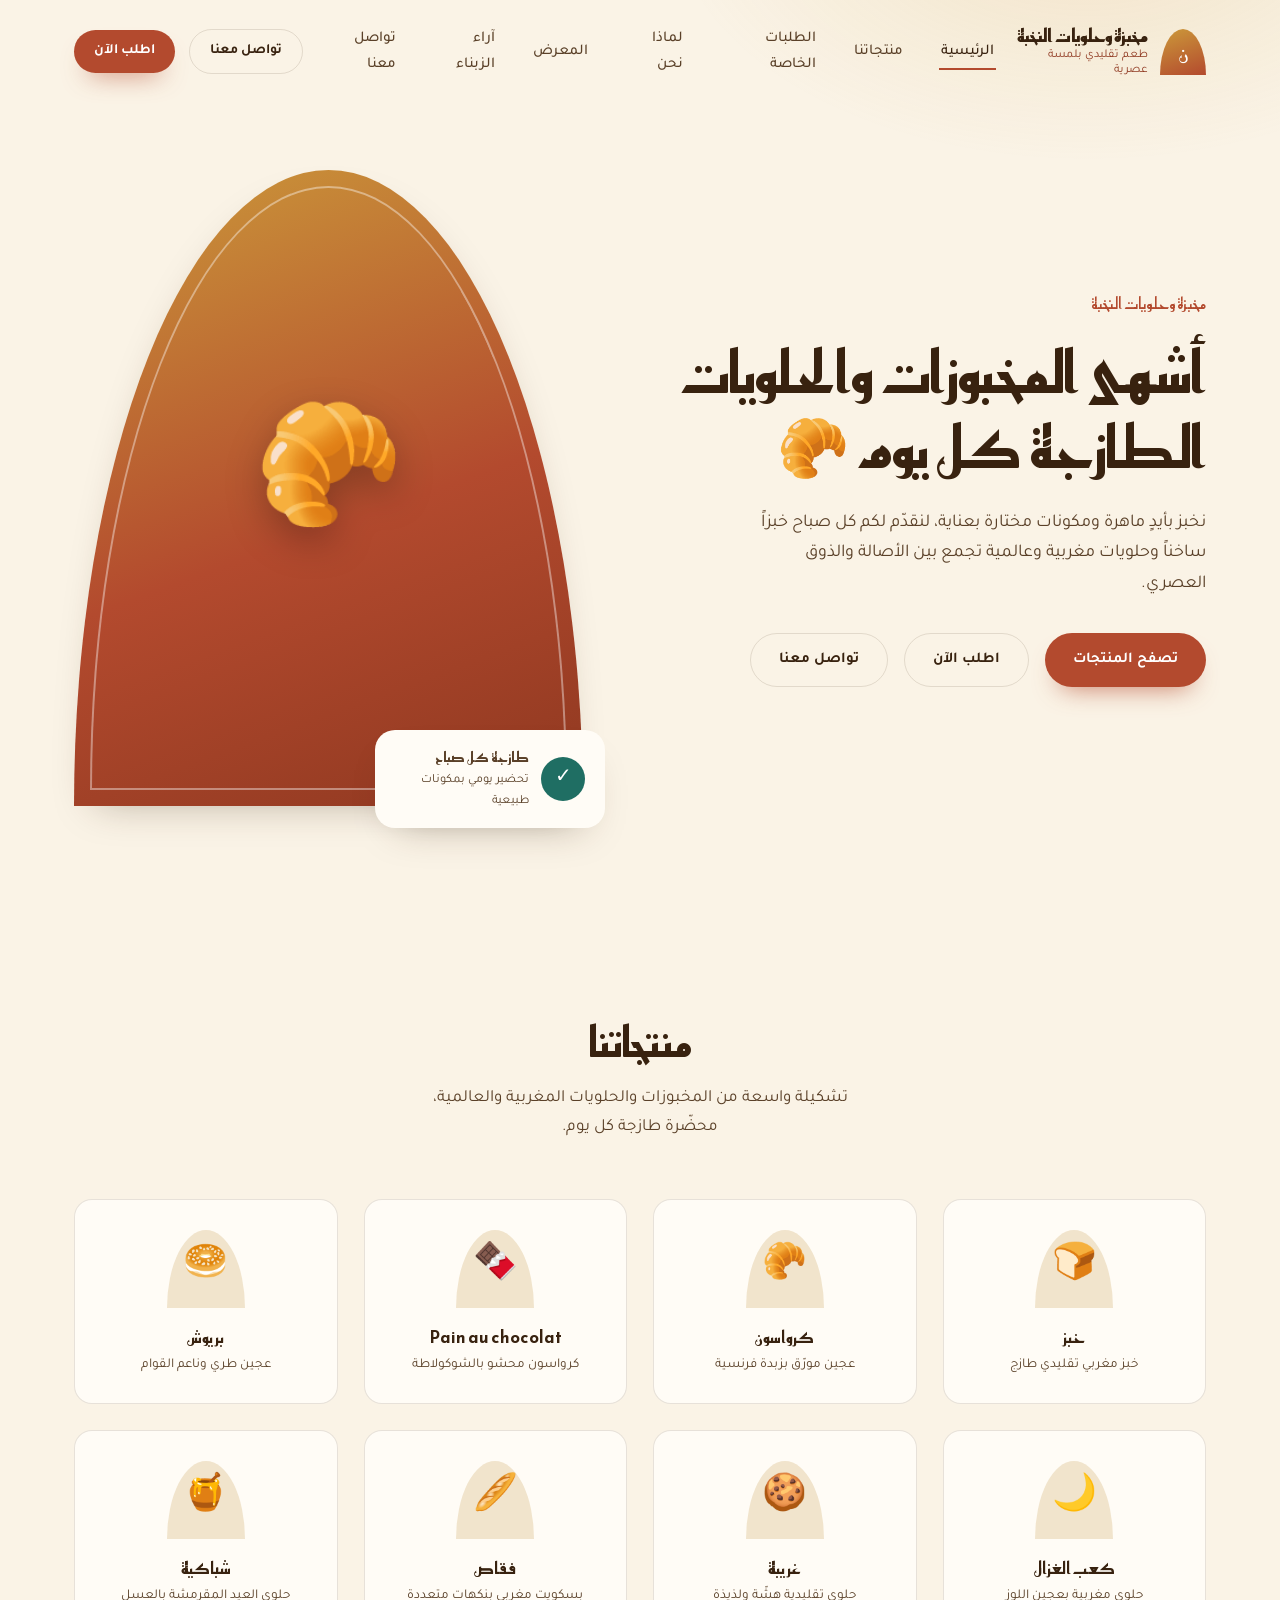
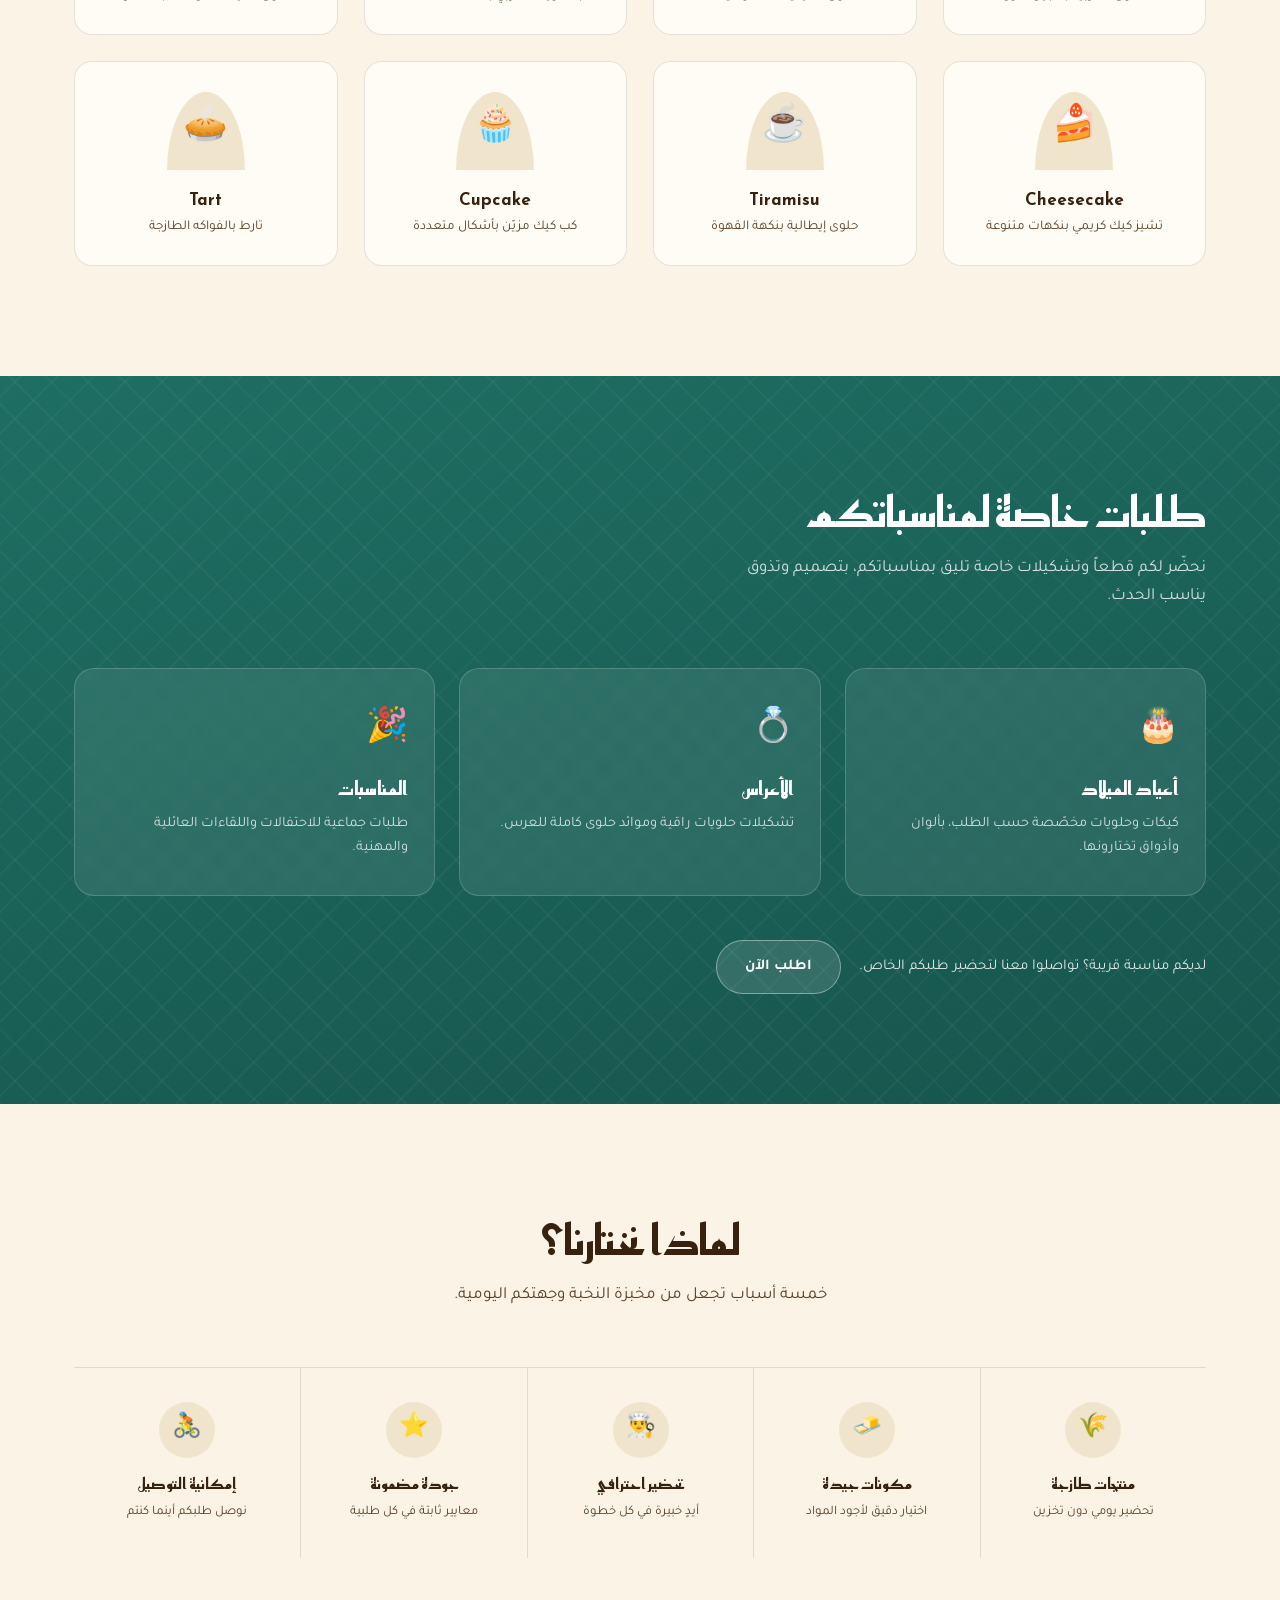
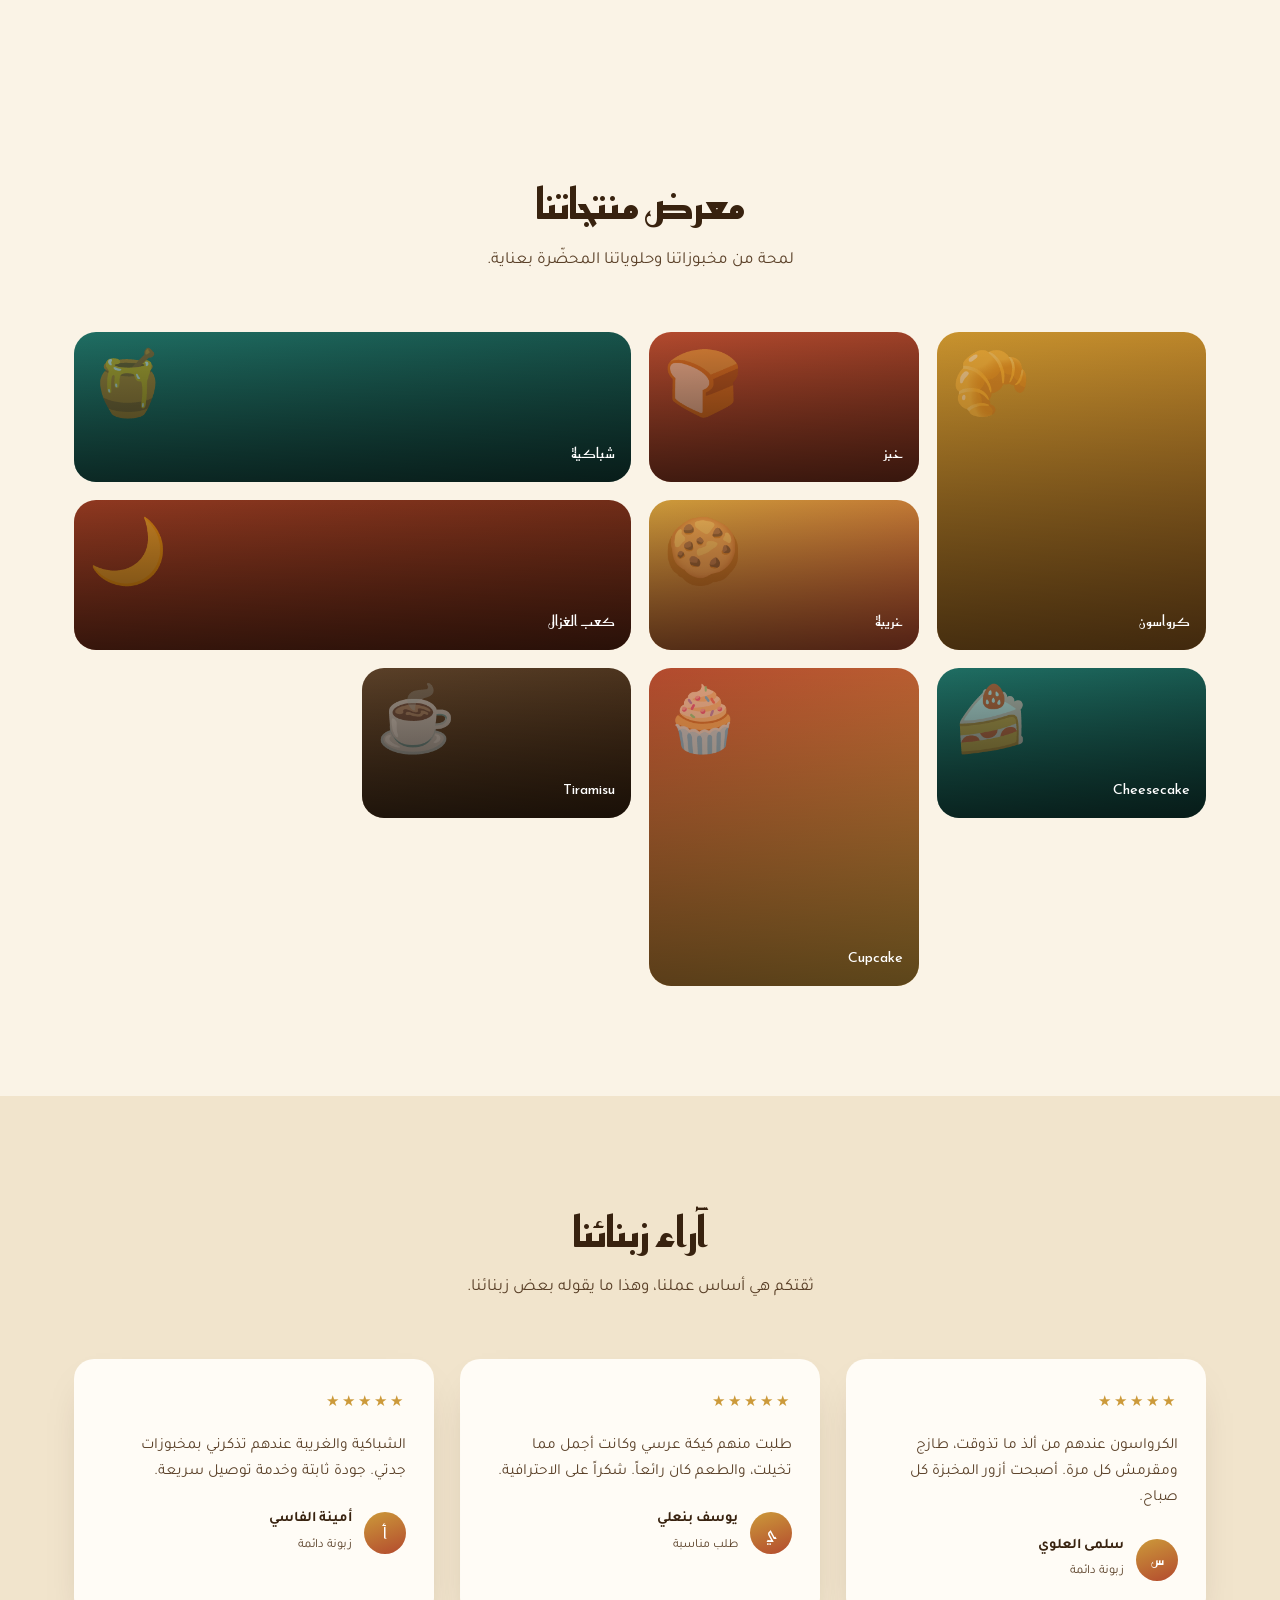
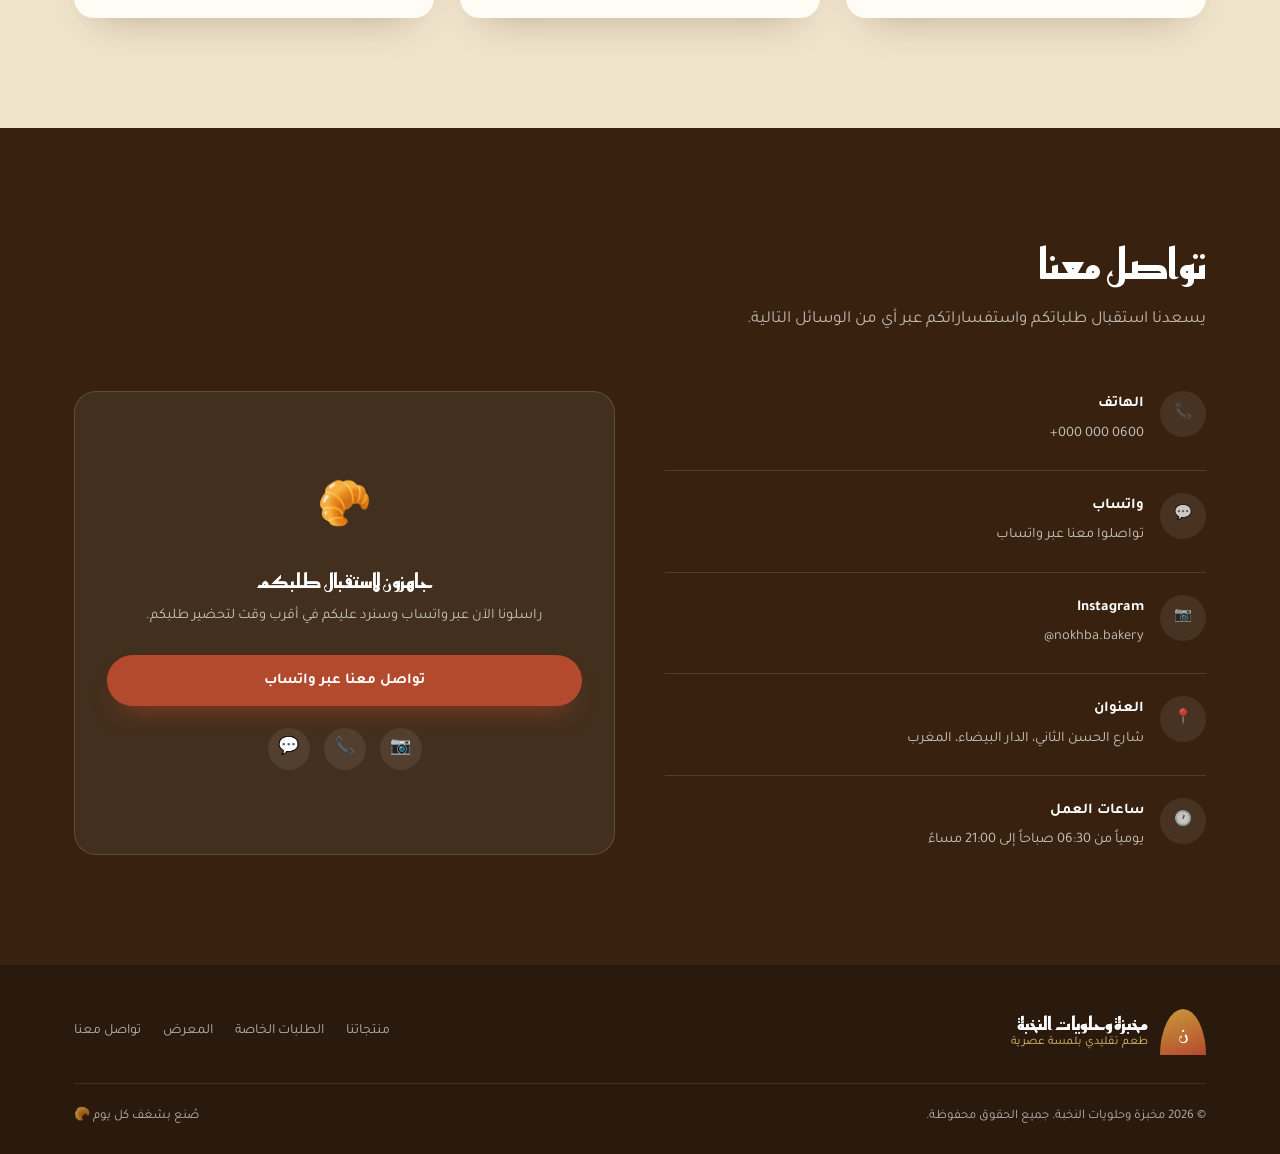
==== commit 151c254f: "Add files via upload" ====
--- a/index.html
+++ b/index.html
@@ -1,1395 +1,720 @@
 <!DOCTYPE html>
 <html lang="ar" dir="rtl">
 <head>
-  <meta charset="UTF-8">
-  <meta name="viewport" content="width=device-width, initial-scale=1.0">
-
-  <title>Aymane | Front-End Web Developer</title>
-
-  <meta name="description" content="Aymane - Front-End Web Developer. تصميم وتطوير مواقع ويب عصرية ومتجاوبة.">
-
-  <link rel="preconnect" href="https://fonts.googleapis.com">
-  <link rel="preconnect" href="https://fonts.gstatic.com" crossorigin>
-
-  <link href="https://fonts.googleapis.com/css2?family=Tajawal:wght@400;500;700;800&display=swap" rel="stylesheet">
-
-  <style>
-
-    * {
-      margin: 0;
-      padding: 0;
-      box-sizing: border-box;
-    }
-
-    html {
-      scroll-behavior: smooth;
-    }
-
-    body {
-      font-family: "Tajawal", sans-serif;
-      background: #0b0f19;
-      color: #ffffff;
-      line-height: 1.8;
-    }
-
-    a {
-      text-decoration: none;
-      color: inherit;
-    }
-
-    ul {
-      list-style: none;
-    }
-
-    .container {
-      width: 90%;
-      max-width: 1150px;
-      margin: auto;
-    }
-
-    /* ================= HEADER ================= */
-
-    header {
-      position: fixed;
-      top: 0;
-      right: 0;
-      width: 100%;
-      z-index: 1000;
-      background: rgba(11, 15, 25, 0.92);
-      backdrop-filter: blur(10px);
-      border-bottom: 1px solid rgba(255,255,255,0.06);
-    }
-
-    nav {
-      height: 75px;
-      display: flex;
-      align-items: center;
-      justify-content: space-between;
-    }
-
-    .logo {
-      font-size: 25px;
-      font-weight: 800;
-    }
-
-    .logo span {
-      color: #00d4ff;
-    }
-
-    .nav-links {
-      display: flex;
-      gap: 28px;
-      align-items: center;
-    }
-
-    .nav-links a {
-      color: #d5d9e2;
-      font-size: 15px;
-      transition: 0.3s;
-    }
-
-    .nav-links a:hover {
-      color: #00d4ff;
-    }
-
-    .menu-btn {
-      display: none;
-      font-size: 28px;
-      cursor: pointer;
-    }
-
-    /* ================= HERO ================= */
-
-    .hero {
-      min-height: 100vh;
-      display: flex;
-      align-items: center;
-      padding-top: 75px;
-    }
-
-    .hero-content {
-      max-width: 750px;
-    }
-
-    .hero-small {
-      color: #00d4ff;
-      font-size: 17px;
-      margin-bottom: 10px;
-    }
-
-    .hero h1 {
-      font-size: clamp(45px, 8vw, 80px);
-      line-height: 1.1;
-      margin-bottom: 15px;
-      font-weight: 800;
-    }
-
-    .hero h1 span {
-      color: #00d4ff;
-    }
-
-    .hero h2 {
-      font-size: clamp(22px, 4vw, 32px);
-      color: #dce1eb;
-      margin-bottom: 20px;
-    }
-
-    .hero p {
-      color: #aeb5c4;
-      font-size: 17px;
-      max-width: 650px;
-      margin-bottom: 30px;
-    }
-
-    .hero-buttons {
-      display: flex;
-      gap: 15px;
-      flex-wrap: wrap;
-    }
-
-    .btn {
-      display: inline-block;
-      padding: 13px 25px;
-      border-radius: 8px;
-      font-weight: 700;
-      transition: 0.3s;
-      cursor: pointer;
-      border: none;
-      font-family: inherit;
-    }
-
-    .btn-primary {
-      background: #00d4ff;
-      color: #061018;
-    }
-
-    .btn-primary:hover {
-      transform: translateY(-3px);
-      opacity: 0.9;
-    }
-
-    .btn-secondary {
-      border: 1px solid #303847;
-      color: #ffffff;
-    }
-
-    .btn-secondary:hover {
-      border-color: #00d4ff;
-      color: #00d4ff;
-      transform: translateY(-3px);
-    }
-
-    /* ================= GENERAL ================= */
-
-    section {
-      padding: 100px 0;
-    }
-
-    .section-title {
-      text-align: center;
-      margin-bottom: 60px;
-    }
-
-    .section-title h2 {
-      font-size: 38px;
-      margin-bottom: 10px;
-    }
-
-    .section-title span {
-      color: #00d4ff;
-    }
-
-    .section-title p {
-      color: #929aaa;
-    }
-
-    /* ================= ABOUT ================= */
-
-    .about-grid {
-      display: grid;
-      grid-template-columns: 1fr 1fr;
-      gap: 50px;
-      align-items: center;
-    }
-
-    .about-text h3 {
-      font-size: 28px;
-      margin-bottom: 20px;
-    }
-
-    .about-text p {
-      color: #aeb5c4;
-      margin-bottom: 15px;
-      font-size: 16px;
-    }
-
-    .about-box {
-      padding: 35px;
-      border-radius: 15px;
-      background: #111827;
-      border: 1px solid #202a3a;
-    }
-
-    .about-box h3 {
-      color: #00d4ff;
-      margin-bottom: 15px;
-    }
-
-    .about-box p {
-      color: #aeb5c4;
-    }
-
-    /* ================= SKILLS ================= */
-
-    .skills-grid {
-      display: grid;
-      grid-template-columns: repeat(3, 1fr);
-      gap: 20px;
-    }
-
-    .skill-card {
-      background: #111827;
-      border: 1px solid #202a3a;
-      border-radius: 15px;
-      padding: 30px;
-      transition: 0.3s;
-    }
-
-    .skill-card:hover {
-      transform: translateY(-6px);
-      border-color: #00d4ff;
-    }
-
-    .skill-icon {
-      font-size: 35px;
-      margin-bottom: 15px;
-    }
-
-    .skill-card h3 {
-      margin-bottom: 10px;
-    }
-
-    .skill-card p {
-      color: #929aaa;
-      font-size: 14px;
-    }
-
-    /* ================= PROJECTS ================= */
-
-    .projects-grid {
-      display: grid;
-      grid-template-columns: repeat(2, 1fr);
-      gap: 25px;
-    }
-
-    .project-card {
-      background: #111827;
-      border: 1px solid #202a3a;
-      border-radius: 15px;
-      overflow: hidden;
-      transition: 0.3s;
-    }
-
-    .project-card:hover {
-      transform: translateY(-6px);
-      border-color: #00d4ff;
-    }
-
-    .project-image {
-      height: 220px;
-      display: flex;
-      align-items: center;
-      justify-content: center;
-      background: linear-gradient(135deg, #172033, #0e1420);
-      font-size: 45px;
-    }
-
-    .project-content {
-      padding: 25px;
-    }
-
-    .project-content h3 {
-      font-size: 24px;
-      margin-bottom: 8px;
-    }
-
-    .project-content p {
-      color: #9ca5b5;
-      margin-bottom: 15px;
-    }
-
-    .project-tag {
-      display: inline-block;
-      padding: 5px 12px;
-      background: rgba(0, 212, 255, 0.1);
-      color: #00d4ff;
-      border-radius: 20px;
-      font-size: 12px;
-    }
-
-    /* ================= SERVICES ================= */
-
-    .services-grid {
-      display: grid;
-      grid-template-columns: repeat(3, 1fr);
-      gap: 20px;
-    }
-
-    .service-card {
-      background: #111827;
-      border: 1px solid #202a3a;
-      border-radius: 15px;
-      padding: 30px;
-    }
-
-    .service-card h3 {
-      margin: 15px 0 10px;
-    }
-
-    .service-card p {
-      color: #929aaa;
-      font-size: 14px;
-    }
-
-    .service-icon {
-      font-size: 35px;
-    }
-
-    /* ================= PROCESS ================= */
-
-    .process-grid {
-      display: grid;
-      grid-template-columns: repeat(4, 1fr);
-      gap: 20px;
-    }
-
-    .process-card {
-      text-align: center;
-      background: #111827;
-      border: 1px solid #202a3a;
-      border-radius: 15px;
-      padding: 25px;
-    }
-
-    .process-number {
-      width: 45px;
-      height: 45px;
-      border-radius: 50%;
-      background: #00d4ff;
-      color: #061018;
-      display: flex;
-      align-items: center;
-      justify-content: center;
-      margin: 0 auto 15px;
-      font-weight: 800;
-    }
-
-    .process-card h3 {
-      margin-bottom: 8px;
-    }
-
-    .process-card p {
-      color: #929aaa;
-      font-size: 14px;
-    }
-
-    /* ================= CONTACT ================= */
-
-    .contact-box {
-      max-width: 750px;
-      margin: auto;
-      background: #111827;
-      border: 1px solid #202a3a;
-      border-radius: 18px;
-      padding: 45px;
-      text-align: center;
-    }
-
-    .contact-box h3 {
-      font-size: 30px;
-      margin-bottom: 10px;
-    }
-
-    .contact-box > p {
-      color: #929aaa;
-      margin-bottom: 30px;
-    }
-
-    .contact-links {
-      display: flex;
-      justify-content: center;
-      gap: 20px;
-      flex-wrap: wrap;
-    }
-
-    .contact-link {
-      min-width: 180px;
-      padding: 16px 22px;
-      border-radius: 10px;
-      background: #0b0f19;
-      border: 1px solid #303847;
-      transition: 0.3s;
-    }
-
-    .contact-link:hover {
-      border-color: #00d4ff;
-      color: #00d4ff;
-      transform: translateY(-3px);
-    }
-
-    .contact-link strong {
-      display: block;
-      font-size: 17px;
-      margin-bottom: 3px;
-    }
-
-    .contact-link small {
-      color: #929aaa;
-      font-size: 12px;
-    }
-
-    /* ================= FOOTER ================= */
-
-    footer {
-      border-top: 1px solid #202a3a;
-      padding: 40px 0;
-      text-align: center;
-      background: #080c14;
-    }
-
-    .footer-logo {
-      font-size: 25px;
-      font-weight: 800;
-      margin-bottom: 5px;
-    }
-
-    .footer-logo span {
-      color: #00d4ff;
-    }
-
-    footer > .container > p {
-      color: #929aaa;
-      margin-bottom: 20px;
-    }
-
-    .socials {
-      display: flex;
-      justify-content: center;
-      gap: 15px;
-      margin-bottom: 20px;
-    }
-
-    .socials a {
-      padding: 10px 18px;
-      border: 1px solid #303847;
-      border-radius: 8px;
-      transition: 0.3s;
-    }
-
-    .socials a:hover {
-      color: #00d4ff;
-      border-color: #00d4ff;
-    }
-
-    .copyright {
-      font-size: 13px;
-      color: #6f7787 !important;
-    }
-
-    /* ================= BACK TO TOP ================= */
-
-    #topBtn {
-      position: fixed;
-      bottom: 25px;
-      left: 25px;
-      width: 45px;
-      height: 45px;
-      border: none;
-      border-radius: 50%;
-      background: #00d4ff;
-      color: #061018;
-      font-size: 20px;
-      font-weight: bold;
-      cursor: pointer;
-      display: none;
-      z-index: 999;
-    }
-
-    /* ================= ANIMATION ================= */
-
-    .reveal {
-      opacity: 0;
-      transform: translateY(25px);
-      transition: 0.7s ease;
-    }
-
-    .reveal.active {
-      opacity: 1;
-      transform: translateY(0);
-    }
-
-    /* ================= MOBILE ================= */
-
-    @media (max-width: 800px) {
-
-      .nav-links {
-        position: absolute;
-        top: 75px;
-        right: 0;
-        width: 100%;
-        background: #0b0f19;
-        display: none;
-        flex-direction: column;
-        padding: 25px;
-        border-bottom: 1px solid #202a3a;
-      }
-
-      .nav-links.active {
-        display: flex;
-      }
-
-      .menu-btn {
-        display: block;
-      }
-
-      .about-grid,
-      .projects-grid,
-      .skills-grid,
-      .services-grid {
-        grid-template-columns: 1fr;
-      }
-
-      .process-grid {
-        grid-template-columns: repeat(2, 1fr);
-      }
-
-      .hero {
-        text-align: center;
-      }
-
-      .hero-buttons {
-        justify-content: center;
-      }
-
-      .hero p {
-        margin-left: auto;
-        margin-right: auto;
-      }
-    }
-
-    @media (max-width: 500px) {
-
-      section {
-        padding: 75px 0;
-      }
-
-      .section-title h2 {
-        font-size: 30px;
-      }
-
-      .contact-box {
-        padding: 30px 20px;
-      }
-
-      .process-grid {
-        grid-template-columns: 1fr;
-      }
-
-      .contact-links {
-        flex-direction: column;
-      }
-
-      .contact-link {
-        width: 100%;
-      }
-    }
-
-  </style>
+<meta charset="UTF-8">
+<meta name="viewport" content="width=device-width, initial-scale=1.0">
+<title>مخبزة وحلويات النخبة | طعم تقليدي بلمسة عصرية</title>
+<meta name="description" content="مخبزة وحلويات النخبة – أشهى المخبوزات والحلويات الطازجة كل يوم. طلبات خاصة لأعياد الميلاد والأعراس والمناسبات.">
+<link rel="preconnect" href="https://fonts.googleapis.com">
+<link rel="preconnect" href="https://fonts.gstatic.com" crossorigin>
+<link href="https://fonts.googleapis.com/css2?family=Reem+Kufi:wght@400..700&family=Tajawal:wght@300;400;500;700;900&display=swap" rel="stylesheet">
+<style>
+  :root{
+    --cream:#FAF3E6;
+    --cream-deep:#F1E4CC;
+    --espresso:#38220F;
+    --espresso-soft:#5A4028;
+    --saffron:#CC9A3A;
+    --saffron-light:#E4BE6D;
+    --terracotta:#B34A2E;
+    --terracotta-deep:#8F3820;
+    --zellige:#1F6E63;
+    --card:#FFFCF6;
+    --line:rgba(56,34,15,0.12);
+    --shadow:0 18px 40px -22px rgba(56,34,15,0.35);
+    --radius-arch:50% 50% 0 0 / 100% 100% 0 0;
+    --max:1180px;
+  }
+
+  *,*::before,*::after{box-sizing:border-box;margin:0;padding:0;}
+  html{scroll-behavior:smooth;}
+  body{
+    background:var(--cream);
+    color:var(--espresso);
+    font-family:'Tajawal',sans-serif;
+    font-weight:400;
+    line-height:1.7;
+    overflow-x:hidden;
+  }
+  img{max-width:100%;display:block;}
+  a{color:inherit;text-decoration:none;}
+  ul{list-style:none;}
+  button{font-family:inherit;cursor:pointer;border:none;background:none;}
+  h1,h2,h3,h4{font-family:'Reem Kufi',sans-serif;font-weight:700;line-height:1.3;color:var(--espresso);}
+  .container{max-width:var(--max);margin:0 auto;padding:0 24px;}
+  section{padding:110px 0;position:relative;}
+
+  ::selection{background:var(--saffron-light);color:var(--espresso);}
+  :focus-visible{outline:3px solid var(--zellige);outline-offset:3px;}
+
+  @media (prefers-reduced-motion: reduce){
+    *{animation-duration:0.001ms !important;animation-iteration-count:1 !important;transition-duration:0.001ms !important;scroll-behavior:auto !important;}
+  }
+
+  /* ---------- Decorative arch shape, reused as a recurring Moroccan motif ---------- */
+  .arch{border-radius:var(--radius-arch);position:relative;overflow:hidden;}
+
+  /* ---------- Section heading pattern ---------- */
+  .section-head{max-width:620px;margin-bottom:56px;}
+  .section-head.center{margin-inline:auto;text-align:center;}
+  .section-head h2{font-size:clamp(28px,3.4vw,42px);margin-bottom:14px;}
+  .section-head p{color:var(--espresso-soft);font-size:17px;max-width:52ch;}
+  .section-head.center p{margin-inline:auto;}
+
+  /* ================= NAVBAR ================= */
+  header{
+    position:fixed;inset-inline:0;top:0;z-index:1000;padding:20px 0;
+    transition:padding .35s ease, background-color .35s ease, box-shadow .35s ease;
+  }
+  header.solid{
+    padding:12px 0;background:rgba(250,243,230,0.94);backdrop-filter:blur(10px);
+    box-shadow:0 10px 30px -20px rgba(56,34,15,0.4);
+  }
+  header .container{display:flex;align-items:center;justify-content:space-between;gap:20px;}
+  .brand{display:flex;align-items:center;gap:12px;}
+  .brand-mark{
+    width:46px;height:46px;border-radius:var(--radius-arch);
+    background:linear-gradient(160deg,var(--saffron),var(--terracotta));
+    display:flex;align-items:center;justify-content:center;color:#fff;
+    font-family:'Reem Kufi',sans-serif;font-size:20px;flex-shrink:0;
+  }
+  .brand-text{display:flex;flex-direction:column;line-height:1.25;}
+  .brand-text strong{font-family:'Reem Kufi',sans-serif;font-size:18px;color:var(--espresso);}
+  .brand-text span{font-size:12px;color:var(--terracotta-deep);}
+
+  nav.primary-nav{display:flex;align-items:center;gap:34px;}
+  nav.primary-nav a{
+    font-size:15px;font-weight:500;color:var(--espresso-soft);position:relative;
+    padding:6px 2px;transition:color .25s ease;
+  }
+  nav.primary-nav a::after{
+    content:"";position:absolute;right:0;left:0;bottom:0;height:2px;background:var(--terracotta);
+    transform:scaleX(0);transform-origin:center;transition:transform .3s ease;
+  }
+  nav.primary-nav a:hover,nav.primary-nav a.active{color:var(--espresso);}
+  nav.primary-nav a:hover::after,nav.primary-nav a.active::after{transform:scaleX(1);}
+
+  .nav-actions{display:flex;align-items:center;gap:14px;}
+
+  .btn{
+    display:inline-flex;align-items:center;justify-content:center;gap:8px;
+    padding:13px 28px;border-radius:999px;font-size:15px;font-weight:700;
+    transition:transform .25s ease, box-shadow .25s ease, background-color .25s ease;
+    white-space:nowrap;
+  }
+  .btn-primary{background:var(--terracotta);color:#fff;box-shadow:0 14px 26px -14px rgba(179,74,46,0.75);}
+  .btn-primary:hover{background:var(--terracotta-deep);transform:translateY(-2px);}
+  .btn-outline{background:transparent;color:var(--espresso);border:1.5px solid var(--line);}
+  .btn-outline:hover{border-color:var(--espresso);transform:translateY(-2px);}
+  .btn-ghost-light{background:rgba(255,255,255,0.12);color:#fff;border:1.5px solid rgba(255,255,255,0.4);}
+  .btn-ghost-light:hover{background:rgba(255,255,255,0.22);transform:translateY(-2px);}
+  .btn-small{padding:10px 20px;font-size:14px;}
+
+  .burger{display:none;width:42px;height:42px;border-radius:50%;align-items:center;justify-content:center;background:var(--cream-deep);}
+  .burger span,.burger span::before,.burger span::after{
+    content:"";display:block;width:18px;height:2px;background:var(--espresso);position:relative;
+    transition:transform .3s ease, opacity .3s ease;
+  }
+  .burger span::before{position:absolute;top:-6px;}
+  .burger span::after{position:absolute;top:6px;}
+  .burger.open span{background:transparent;}
+  .burger.open span::before{transform:translateY(6px) rotate(45deg);}
+  .burger.open span::after{transform:translateY(-6px) rotate(-45deg);}
+
+  .mobile-panel{
+    position:fixed;inset:0;top:0;background:var(--cream);z-index:999;
+    display:flex;flex-direction:column;align-items:center;justify-content:center;gap:28px;
+    transform:translateY(-100%);transition:transform .4s cubic-bezier(.65,0,.35,1);
+  }
+  .mobile-panel.open{transform:translateY(0);}
+  .mobile-panel a{font-family:'Reem Kufi',sans-serif;font-size:22px;color:var(--espresso);}
+
+  /* ================= HERO ================= */
+  .hero{
+    padding-top:170px;padding-bottom:100px;
+    background:radial-gradient(700px 420px at 85% -10%, rgba(204,154,58,0.18), transparent 60%), var(--cream);
+    overflow:hidden;
+  }
+  .hero .container{display:grid;grid-template-columns:1.05fr 0.95fr;gap:60px;align-items:center;}
+  .hero-copy .kicker{
+    font-family:'Reem Kufi',sans-serif;color:var(--terracotta);font-size:16px;margin-bottom:18px;
+    opacity:0;animation:riseIn .7s ease .1s forwards;
+  }
+  .hero-copy h1{
+    font-size:clamp(34px,4.6vw,58px);letter-spacing:0.2px;margin-bottom:22px;
+    opacity:0;animation:riseIn .8s ease .25s forwards;
+  }
+  .hero-copy p{
+    font-size:18px;color:var(--espresso-soft);max-width:46ch;margin-bottom:34px;
+    opacity:0;animation:riseIn .8s ease .4s forwards;
+  }
+  .hero-cta{display:flex;flex-wrap:wrap;gap:16px;opacity:0;animation:riseIn .8s ease .55s forwards;}
+  @keyframes riseIn{from{opacity:0;transform:translateY(18px);}to{opacity:1;transform:translateY(0);}}
+
+  .hero-visual{position:relative;opacity:0;animation:riseIn 1s ease .35s forwards;}
+  .hero-arch{
+    width:100%;aspect-ratio:4/5;border-radius:var(--radius-arch);
+    background:linear-gradient(160deg,var(--saffron) 0%, var(--terracotta) 55%, var(--terracotta-deep) 100%);
+    position:relative;display:flex;align-items:center;justify-content:center;box-shadow:var(--shadow);
+  }
+  .hero-arch::before{
+    content:"";position:absolute;inset:16px;border-radius:var(--radius-arch);border:2px solid rgba(255,255,255,0.4);
+  }
+  .hero-arch .glyph{font-size:120px;filter:drop-shadow(0 14px 18px rgba(0,0,0,0.25));}
+  .hero-chip{
+    position:absolute;bottom:-22px;inset-inline-start:-22px;background:var(--card);border-radius:20px;
+    padding:16px 20px;box-shadow:var(--shadow);display:flex;align-items:center;gap:12px;max-width:230px;
+  }
+  .hero-chip .dot{
+    width:44px;height:44px;border-radius:50%;background:var(--zellige);color:#fff;
+    display:flex;align-items:center;justify-content:center;font-size:20px;flex-shrink:0;
+  }
+  .hero-chip strong{display:block;font-size:14px;font-family:'Reem Kufi',sans-serif;}
+  .hero-chip span{font-size:12.5px;color:var(--espresso-soft);}
+
+  /* ================= PRODUCTS ================= */
+  .products-grid{display:grid;grid-template-columns:repeat(4,1fr);gap:26px;}
+  .product-card{
+    background:var(--card);border:1px solid var(--line);border-radius:18px;padding:30px 22px 26px;
+    text-align:center;transition:transform .3s ease, box-shadow .3s ease, border-color .3s ease;
+  }
+  .product-card:hover{transform:translateY(-6px);box-shadow:var(--shadow);border-color:transparent;}
+  .product-icon{
+    width:78px;height:78px;margin:0 auto 18px;border-radius:var(--radius-arch);
+    background:var(--cream-deep);display:flex;align-items:center;justify-content:center;font-size:36px;
+  }
+  .product-card h3{font-size:17px;margin-bottom:6px;}
+  .product-card p{font-size:13.5px;color:var(--espresso-soft);}
+
+  /* ================= SPECIAL ORDERS ================= */
+  .special{background:linear-gradient(165deg,var(--zellige) 0%, #16554D 100%);color:#fff;position:relative;}
+  .special::before{
+    content:"";position:absolute;inset:0;
+    background-image:repeating-linear-gradient(45deg, rgba(255,255,255,0.035) 0 2px, transparent 2px 26px),
+      repeating-linear-gradient(-45deg, rgba(255,255,255,0.035) 0 2px, transparent 2px 26px);
+    pointer-events:none;
+  }
+  .special .container{position:relative;}
+  .special .section-head h2,.special .section-head p{color:#fff;}
+  .special .section-head p{color:rgba(255,255,255,0.8);}
+  .occasions{display:grid;grid-template-columns:repeat(3,1fr);gap:24px;margin-bottom:44px;}
+  .occasion-card{
+    background:rgba(255,255,255,0.08);border:1px solid rgba(255,255,255,0.18);border-radius:20px;
+    padding:34px 26px;backdrop-filter:blur(4px);
+  }
+  .occasion-card .glyph{font-size:34px;margin-bottom:16px;display:block;}
+  .occasion-card h3{color:#fff;font-size:19px;margin-bottom:10px;}
+  .occasion-card p{color:rgba(255,255,255,0.78);font-size:14.5px;}
+  .special-cta{display:flex;align-items:center;gap:18px;flex-wrap:wrap;}
+  .special-cta p{color:rgba(255,255,255,0.85);font-size:15px;}
+
+  /* ================= WHY US ================= */
+  .why-grid{display:grid;grid-template-columns:repeat(5,1fr);gap:0;border-top:1px solid var(--line);}
+  .why-item{padding:34px 18px;border-inline-end:1px solid var(--line);text-align:center;}
+  .why-item:last-child{border-inline-end:none;}
+  .why-glyph{
+    width:56px;height:56px;border-radius:50%;background:var(--cream-deep);color:var(--terracotta);
+    display:flex;align-items:center;justify-content:center;font-size:24px;margin:0 auto 16px;
+  }
+  .why-item h3{font-size:15.5px;margin-bottom:8px;}
+  .why-item p{font-size:13px;color:var(--espresso-soft);}
+
+  /* ================= GALLERY ================= */
+  .gallery-grid{display:grid;grid-template-columns:repeat(4,1fr);grid-auto-rows:150px;gap:18px;}
+  .gallery-item{
+    border-radius:22px;position:relative;display:flex;align-items:flex-end;padding:16px;
+    overflow:hidden;color:#fff;
+  }
+  .gallery-item span.label{position:relative;font-family:'Reem Kufi',sans-serif;font-size:14.5px;z-index:2;}
+  .gallery-item .glyph{position:absolute;font-size:64px;left:14px;top:10px;opacity:0.5;z-index:1;}
+  .gallery-item::after{
+    content:"";position:absolute;inset:0;background:linear-gradient(0deg, rgba(0,0,0,0.55), rgba(0,0,0,0));z-index:1;
+  }
+  .g-tall{grid-row:span 2;}
+  .g-wide{grid-column:span 2;}
+
+  /* ================= TESTIMONIALS ================= */
+  .testimonials{background:var(--cream-deep);}
+  .testi-grid{display:grid;grid-template-columns:repeat(3,1fr);gap:26px;}
+  .testi-card{background:var(--card);border-radius:20px;padding:32px 28px;box-shadow:var(--shadow);}
+  .stars{color:var(--saffron);font-size:15px;margin-bottom:16px;letter-spacing:3px;}
+  .testi-card p.quote{font-size:15.5px;color:var(--espresso-soft);margin-bottom:22px;}
+  .testi-person{display:flex;align-items:center;gap:12px;}
+  .testi-avatar{
+    width:42px;height:42px;border-radius:50%;background:linear-gradient(160deg,var(--saffron),var(--terracotta));
+    display:flex;align-items:center;justify-content:center;color:#fff;font-family:'Reem Kufi',sans-serif;font-size:15px;
+  }
+  .testi-person strong{display:block;font-size:14.5px;}
+  .testi-person span{font-size:12.5px;color:var(--espresso-soft);}
+
+  /* ================= CONTACT ================= */
+  .contact{background:var(--espresso);color:#fff;}
+  .contact .section-head h2{color:#fff;}
+  .contact .section-head p{color:rgba(255,255,255,0.68);}
+  .contact-grid{display:grid;grid-template-columns:1fr 1fr;gap:50px;}
+  .contact-list{display:flex;flex-direction:column;gap:22px;}
+  .contact-row{
+    display:flex;align-items:flex-start;gap:16px;padding-bottom:22px;
+    border-bottom:1px solid rgba(255,255,255,0.12);
+  }
+  .contact-row:last-child{border-bottom:none;padding-bottom:0;}
+  .contact-glyph{
+    width:46px;height:46px;border-radius:50%;background:rgba(255,255,255,0.08);
+    display:flex;align-items:center;justify-content:center;font-size:19px;flex-shrink:0;
+  }
+  .contact-row strong{display:block;font-size:15px;margin-bottom:4px;}
+  .contact-row span, .contact-row a{font-size:14.5px;color:rgba(255,255,255,0.72);}
+  .contact-row a:hover{color:var(--saffron-light);}
+
+  .contact-panel{
+    background:rgba(255,255,255,0.06);border:1px solid rgba(255,255,255,0.14);border-radius:22px;
+    padding:38px 32px;display:flex;flex-direction:column;justify-content:center;text-align:center;
+  }
+  .contact-panel .glyph{font-size:44px;margin-bottom:18px;}
+  .contact-panel h3{color:#fff;font-size:20px;margin-bottom:10px;}
+  .contact-panel p{color:rgba(255,255,255,0.7);font-size:14.5px;margin-bottom:26px;}
+  .contact-panel .btn{width:100%;}
+  .socials-row{display:flex;justify-content:center;gap:14px;margin-top:22px;}
+  .social-btn{
+    width:42px;height:42px;border-radius:50%;background:rgba(255,255,255,0.08);
+    display:flex;align-items:center;justify-content:center;font-size:17px;
+    transition:background .25s ease, transform .25s ease;
+  }
+  .social-btn:hover{background:var(--terracotta);transform:translateY(-3px);}
+
+  /* ================= FOOTER ================= */
+  footer{background:#2A1A0D;color:rgba(255,255,255,0.65);padding:44px 0 26px;}
+  .footer-top{
+    display:flex;justify-content:space-between;align-items:center;flex-wrap:wrap;gap:24px;
+    padding-bottom:28px;border-bottom:1px solid rgba(255,255,255,0.1);margin-bottom:22px;
+  }
+  .footer-links{display:flex;gap:22px;flex-wrap:wrap;}
+  .footer-links a{font-size:14px;color:rgba(255,255,255,0.65);}
+  .footer-links a:hover{color:var(--saffron-light);}
+  .footer-bottom{
+    display:flex;justify-content:space-between;align-items:center;flex-wrap:wrap;gap:12px;font-size:13px;
+  }
+
+  /* ================= BACK TO TOP ================= */
+  #backTop{
+    position:fixed;bottom:26px;inset-inline-end:26px;width:48px;height:48px;border-radius:50%;
+    background:var(--terracotta);color:#fff;display:flex;align-items:center;justify-content:center;
+    font-size:18px;box-shadow:var(--shadow);opacity:0;pointer-events:none;transform:translateY(10px);
+    transition:opacity .3s ease, transform .3s ease;z-index:900;
+  }
+  #backTop.show{opacity:1;pointer-events:auto;transform:translateY(0);}
+
+  /* ================= RESPONSIVE ================= */
+  @media (max-width:1080px){
+    .products-grid{grid-template-columns:repeat(3,1fr);}
+    .why-grid{grid-template-columns:repeat(3,1fr);}
+    .why-item:nth-child(3){border-inline-end:none;}
+    .gallery-grid{grid-template-columns:repeat(3,1fr);}
+  }
+
+  @media (max-width:920px){
+    nav.primary-nav{display:none;}
+    .burger{display:flex;}
+    .nav-actions .btn-outline{display:none;}
+    .hero .container{grid-template-columns:1fr;}
+    .hero-visual{order:-1;max-width:320px;margin:0 auto 20px;}
+    .hero-copy{text-align:center;}
+    .hero-copy p{margin-inline:auto;}
+    .hero-cta{justify-content:center;}
+    .occasions{grid-template-columns:1fr;}
+    .special-cta{justify-content:center;text-align:center;flex-direction:column;}
+    .contact-grid{grid-template-columns:1fr;}
+    .why-grid{grid-template-columns:repeat(2,1fr);}
+    .why-item{border-inline-end:1px solid var(--line);}
+    .why-item:nth-child(2n){border-inline-end:none;}
+  }
+
+  @media (max-width:640px){
+    section{padding:76px 0;}
+    .products-grid{grid-template-columns:repeat(2,1fr);gap:16px;}
+    .gallery-grid{grid-template-columns:repeat(2,1fr);grid-auto-rows:130px;}
+    .g-wide{grid-column:span 2;}
+    .testi-grid{grid-template-columns:1fr;}
+    .why-grid{grid-template-columns:1fr 1fr;}
+    .footer-top{flex-direction:column;align-items:flex-start;}
+    .hero{padding-top:130px;}
+  }
+</style>
 </head>
-
 <body>
 
-  <!-- ================= HEADER ================= -->
-
-  <header>
-
-    <div class="container">
-
-      <nav>
-
-        <a href="#home" class="logo">
-          Aymane<span>.</span>
-        </a>
-
-        <div class="menu-btn" id="menuBtn">
-          ☰
-        </div>
-
-        <ul class="nav-links" id="navLinks">
-
-          <li>
-            <a href="#home">الرئيسية</a>
-          </li>
-
-          <li>
-            <a href="#about">عني</a>
-          </li>
-
-          <li>
-            <a href="#skills">المهارات</a>
-          </li>
-
-          <li>
-            <a href="#projects">المشاريع</a>
-          </li>
-
-          <li>
-            <a href="#services">الخدمات</a>
-          </li>
-
-          <li>
-            <a href="#contact">تواصل معي</a>
-          </li>
-
-        </ul>
-
-      </nav>
-
-    </div>
-
-  </header>
-
-
-  <!-- ================= HERO ================= -->
-
-  <main>
-
-    <section class="hero" id="home">
-
-      <div class="container">
-
-        <div class="hero-content reveal">
-
-          <div class="hero-small">
-            مرحباً، أنا
+<!-- ================= HEADER ================= -->
+<header id="siteHeader">
+  <div class="container">
+    <a href="#home" class="brand">
+      <span class="brand-mark">ن</span>
+      <span class="brand-text">
+        <strong>مخبزة وحلويات النخبة</strong>
+        <span>طعم تقليدي بلمسة عصرية</span>
+      </span>
+    </a>
+
+    <nav class="primary-nav" id="primaryNav">
+      <a href="#home" class="active">الرئيسية</a>
+      <a href="#products">منتجاتنا</a>
+      <a href="#special-orders">الطلبات الخاصة</a>
+      <a href="#why-us">لماذا نحن</a>
+      <a href="#gallery">المعرض</a>
+      <a href="#testimonials">آراء الزبناء</a>
+      <a href="#contact">تواصل معنا</a>
+    </nav>
+
+    <div class="nav-actions">
+      <a href="#contact" class="btn btn-outline btn-small">تواصل معنا</a>
+      <a href="#special-orders" class="btn btn-primary btn-small">اطلب الآن</a>
+      <button class="burger" id="burgerBtn" aria-label="القائمة" aria-expanded="false"><span></span></button>
+    </div>
+  </div>
+</header>
+
+<!-- ================= MOBILE PANEL ================= -->
+<div class="mobile-panel" id="mobilePanel">
+  <a href="#home">الرئيسية</a>
+  <a href="#products">منتجاتنا</a>
+  <a href="#special-orders">الطلبات الخاصة</a>
+  <a href="#why-us">لماذا نحن</a>
+  <a href="#gallery">المعرض</a>
+  <a href="#testimonials">آراء الزبناء</a>
+  <a href="#contact">تواصل معنا</a>
+</div>
+
+<!-- ================= HERO ================= -->
+<section class="hero" id="home">
+  <div class="container">
+    <div class="hero-copy">
+      <div class="kicker">مخبزة وحلويات النخبة</div>
+      <h1>أشهى المخبوزات والحلويات الطازجة كل يوم 🥐</h1>
+      <p>نخبز بأيدٍ ماهرة ومكونات مختارة بعناية، لنقدّم لكم كل صباح خبزاً ساخناً وحلويات مغربية وعالمية تجمع بين الأصالة والذوق العصري.</p>
+      <div class="hero-cta">
+        <a href="#products" class="btn btn-primary">تصفح المنتجات</a>
+        <a href="#special-orders" class="btn btn-outline">اطلب الآن</a>
+        <a href="#contact" class="btn btn-outline">تواصل معنا</a>
+      </div>
+    </div>
+
+    <div class="hero-visual">
+      <div class="hero-arch">
+        <span class="glyph">🥐</span>
+      </div>
+      <div class="hero-chip">
+        <span class="dot">✓</span>
+        <span>
+          <strong>طازجة كل صباح</strong>
+          <span>تحضير يومي بمكونات طبيعية</span>
+        </span>
+      </div>
+    </div>
+  </div>
+</section>
+
+<!-- ================= PRODUCTS ================= -->
+<section id="products">
+  <div class="container">
+    <div class="section-head center">
+      <h2>منتجاتنا</h2>
+      <p>تشكيلة واسعة من المخبوزات والحلويات المغربية والعالمية، محضّرة طازجة كل يوم.</p>
+    </div>
+
+    <div class="products-grid">
+      <div class="product-card"><div class="product-icon">🍞</div><h3>خبز</h3><p>خبز مغربي تقليدي طازج</p></div>
+      <div class="product-card"><div class="product-icon">🥐</div><h3>كرواسون</h3><p>عجين مورّق بزبدة فرنسية</p></div>
+      <div class="product-card"><div class="product-icon">🍫</div><h3>Pain au chocolat</h3><p>كرواسون محشو بالشوكولاطة</p></div>
+      <div class="product-card"><div class="product-icon">🥯</div><h3>بريوش</h3><p>عجين طري وناعم القوام</p></div>
+      <div class="product-card"><div class="product-icon">🌙</div><h3>كعب الغزال</h3><p>حلوى مغربية بعجين اللوز</p></div>
+      <div class="product-card"><div class="product-icon">🍪</div><h3>غريبة</h3><p>حلوى تقليدية هشّة ولذيذة</p></div>
+      <div class="product-card"><div class="product-icon">🥖</div><h3>فقاص</h3><p>بسكويت مغربي بنكهات متعددة</p></div>
+      <div class="product-card"><div class="product-icon">🍯</div><h3>شباكية</h3><p>حلوى العيد المقرمشة بالعسل</p></div>
+      <div class="product-card"><div class="product-icon">🍰</div><h3>Cheesecake</h3><p>تشيز كيك كريمي بنكهات متنوعة</p></div>
+      <div class="product-card"><div class="product-icon">☕</div><h3>Tiramisu</h3><p>حلوى إيطالية بنكهة القهوة</p></div>
+      <div class="product-card"><div class="product-icon">🧁</div><h3>Cupcake</h3><p>كب كيك مزيّن بأشكال متعددة</p></div>
+      <div class="product-card"><div class="product-icon">🥧</div><h3>Tart</h3><p>تارط بالفواكه الطازجة</p></div>
+    </div>
+  </div>
+</section>
+
+<!-- ================= SPECIAL ORDERS ================= -->
+<section class="special" id="special-orders">
+  <div class="container">
+    <div class="section-head">
+      <h2>طلبات خاصة لمناسباتكم</h2>
+      <p>نحضّر لكم قطعاً وتشكيلات خاصة تليق بمناسباتكم، بتصميم وتذوق يناسب الحدث.</p>
+    </div>
+
+    <div class="occasions">
+      <div class="occasion-card">
+        <span class="glyph">🎂</span>
+        <h3>أعياد الميلاد</h3>
+        <p>كيكات وحلويات مخصّصة حسب الطلب، بألوان وأذواق تختارونها.</p>
+      </div>
+      <div class="occasion-card">
+        <span class="glyph">💍</span>
+        <h3>الأعراس</h3>
+        <p>تشكيلات حلويات راقية وموائد حلوى كاملة للعرس.</p>
+      </div>
+      <div class="occasion-card">
+        <span class="glyph">🎉</span>
+        <h3>المناسبات</h3>
+        <p>طلبات جماعية للاحتفالات واللقاءات العائلية والمهنية.</p>
+      </div>
+    </div>
+
+    <div class="special-cta">
+      <p>لديكم مناسبة قريبة؟ تواصلوا معنا لتحضير طلبكم الخاص.</p>
+      <a href="#contact" class="btn btn-ghost-light">اطلب الآن</a>
+    </div>
+  </div>
+</section>
+
+<!-- ================= WHY US ================= -->
+<section id="why-us">
+  <div class="container">
+    <div class="section-head center">
+      <h2>لماذا نختارنا؟</h2>
+      <p>خمسة أسباب تجعل من مخبزة النخبة وجهتكم اليومية.</p>
+    </div>
+
+    <div class="why-grid">
+      <div class="why-item">
+        <div class="why-glyph">🌾</div>
+        <h3>منتجات طازجة</h3>
+        <p>تحضير يومي دون تخزين</p>
+      </div>
+      <div class="why-item">
+        <div class="why-glyph">🧈</div>
+        <h3>مكونات جيدة</h3>
+        <p>اختيار دقيق لأجود المواد</p>
+      </div>
+      <div class="why-item">
+        <div class="why-glyph">👨‍🍳</div>
+        <h3>تحضير احترافي</h3>
+        <p>أيدٍ خبيرة في كل خطوة</p>
+      </div>
+      <div class="why-item">
+        <div class="why-glyph">⭐</div>
+        <h3>جودة مضمونة</h3>
+        <p>معايير ثابتة في كل طلبية</p>
+      </div>
+      <div class="why-item">
+        <div class="why-glyph">🚴</div>
+        <h3>إمكانية التوصيل</h3>
+        <p>نوصل طلبكم أينما كنتم</p>
+      </div>
+    </div>
+  </div>
+</section>
+
+<!-- ================= GALLERY ================= -->
+<section id="gallery">
+  <div class="container">
+    <div class="section-head center">
+      <h2>معرض منتجاتنا</h2>
+      <p>لمحة من مخبوزاتنا وحلوياتنا المحضّرة بعناية.</p>
+    </div>
+
+    <div class="gallery-grid">
+      <div class="gallery-item g-tall" style="background:linear-gradient(160deg,#C9932E,#8F5A1E);">
+        <span class="glyph">🥐</span><span class="label">كرواسون</span>
+      </div>
+      <div class="gallery-item" style="background:linear-gradient(160deg,#B34A2E,#7A311D);">
+        <span class="glyph">🍞</span><span class="label">خبز</span>
+      </div>
+      <div class="gallery-item g-wide" style="background:linear-gradient(160deg,#1F6E63,#123F38);">
+        <span class="glyph">🍯</span><span class="label">شباكية</span>
+      </div>
+      <div class="gallery-item" style="background:linear-gradient(160deg,#CC9A3A,#B34A2E);">
+        <span class="glyph">🍪</span><span class="label">غريبة</span>
+      </div>
+      <div class="gallery-item g-wide" style="background:linear-gradient(160deg,#8F3820,#5A2412);">
+        <span class="glyph">🌙</span><span class="label">كعب الغزال</span>
+      </div>
+      <div class="gallery-item" style="background:linear-gradient(160deg,#1F6E63,#0F3C35);">
+        <span class="glyph">🍰</span><span class="label">Cheesecake</span>
+      </div>
+      <div class="gallery-item g-tall" style="background:linear-gradient(160deg,#B34A2E,#CC9A3A);">
+        <span class="glyph">🧁</span><span class="label">Cupcake</span>
+      </div>
+      <div class="gallery-item" style="background:linear-gradient(160deg,#5A4028,#38220F);">
+        <span class="glyph">☕</span><span class="label">Tiramisu</span>
+      </div>
+    </div>
+  </div>
+</section>
+
+<!-- ================= TESTIMONIALS ================= -->
+<section class="testimonials" id="testimonials">
+  <div class="container">
+    <div class="section-head center">
+      <h2>آراء زبنائنا</h2>
+      <p>ثقتكم هي أساس عملنا، وهذا ما يقوله بعض زبنائنا.</p>
+    </div>
+
+    <div class="testi-grid">
+      <div class="testi-card">
+        <div class="stars">★★★★★</div>
+        <p class="quote">الكرواسون عندهم من ألذ ما تذوقت، طازج ومقرمش كل مرة. أصبحت أزور المخبزة كل صباح.</p>
+        <div class="testi-person">
+          <div class="testi-avatar">س</div>
+          <div><strong>سلمى العلوي</strong><span>زبونة دائمة</span></div>
+        </div>
+      </div>
+      <div class="testi-card">
+        <div class="stars">★★★★★</div>
+        <p class="quote">طلبت منهم كيكة عرسي وكانت أجمل مما تخيلت، والطعم كان رائعاً. شكراً على الاحترافية.</p>
+        <div class="testi-person">
+          <div class="testi-avatar">ي</div>
+          <div><strong>يوسف بنعلي</strong><span>طلب مناسبة</span></div>
+        </div>
+      </div>
+      <div class="testi-card">
+        <div class="stars">★★★★★</div>
+        <p class="quote">الشباكية والغريبة عندهم تذكرني بمخبوزات جدتي. جودة ثابتة وخدمة توصيل سريعة.</p>
+        <div class="testi-person">
+          <div class="testi-avatar">أ</div>
+          <div><strong>أمينة الفاسي</strong><span>زبونة دائمة</span></div>
+        </div>
+      </div>
+    </div>
+  </div>
+</section>
+
+<!-- ================= CONTACT ================= -->
+<section class="contact" id="contact">
+  <div class="container">
+    <div class="section-head">
+      <h2>تواصل معنا</h2>
+      <p>يسعدنا استقبال طلباتكم واستفساراتكم عبر أي من الوسائل التالية.</p>
+    </div>
+
+    <div class="contact-grid">
+      <div class="contact-list">
+        <div class="contact-row">
+          <span class="contact-glyph">📞</span>
+          <div>
+            <strong>الهاتف</strong>
+            <a href="tel:+212600000000">0600 000 000+</a>
           </div>
-
-          <h1>
-            Aymane<span>.</span>
-          </h1>
-
-          <h2>
-            Front-End Web Developer
-          </h2>
-
-          <p>
-            كنصمم ونطور مواقع ويب عصرية، سريعة ومتجاوبة
-            مع الهاتف والحاسوب، مع التركيز على التصميم
-            البسيط وتجربة المستخدم.
-          </p>
-
-          <div class="hero-buttons">
-
-            <a href="#projects" class="btn btn-primary">
-              شوف المشاريع
-            </a>
-
-            <a href="#contact" class="btn btn-secondary">
-              تواصل معي
-            </a>
-
+        </div>
+        <div class="contact-row">
+          <span class="contact-glyph">💬</span>
+          <div>
+            <strong>واتساب</strong>
+            <a href="https://wa.me/212600000000" target="_blank" rel="noopener">تواصلوا معنا عبر واتساب</a>
           </div>
-
-        </div>
-
-      </div>
-
-    </section>
-
-
-    <!-- ================= ABOUT ================= -->
-
-    <section id="about">
-
-      <div class="container">
-
-        <div class="section-title reveal">
-
-          <h2>
-            <span>عني</span>
-          </h2>
-
-          <p>
-            تعرف علي أكثر
-          </p>
-
-        </div>
-
-
-        <div class="about-grid">
-
-          <div class="about-text reveal">
-
-            <h3>
-              كنحب نبني مواقع ويب بسيطة ومميزة
-            </h3>
-
-            <p>
-              أنا Aymane، مطور مواقع ويب مهتم بتطوير
-              واجهات المستخدم باستعمال HTML و CSS و JavaScript.
-            </p>
-
-            <p>
-              كنركز على إنشاء مواقع تكون منظمة، سريعة،
-              سهلة الاستعمال ومتوافقة مع مختلف أحجام الشاشات.
-            </p>
-
-            <p>
-              هدفي هو تطوير مهاراتي باستمرار وإنشاء مشاريع
-              حقيقية تساعدني نبني Portfolio قوي.
-            </p>
-
+        </div>
+        <div class="contact-row">
+          <span class="contact-glyph">📷</span>
+          <div>
+            <strong>Instagram</strong>
+            <a href="https://instagram.com/nokhba.bakery" target="_blank" rel="noopener">nokhba.bakery@</a>
           </div>
-
-
-          <div class="about-box reveal">
-
-            <h3>
-              هدفي
-            </h3>
-
-            <p>
-              نطور راسي فمجال Front-End Web Development
-              ونبني مواقع احترافية ونحول هاد المهارة
-              لمجال مهني في المستقبل.
-            </p>
-
+        </div>
+        <div class="contact-row">
+          <span class="contact-glyph">📍</span>
+          <div>
+            <strong>العنوان</strong>
+            <span>شارع الحسن الثاني، الدار البيضاء، المغرب</span>
           </div>
-
-        </div>
-
-      </div>
-
-    </section>
-
-
-    <!-- ================= SKILLS ================= -->
-
-    <section id="skills">
-
-      <div class="container">
-
-        <div class="section-title reveal">
-
-          <h2>
-            <span>المهارات</span>
-          </h2>
-
-          <p>
-            التقنيات والمجالات اللي كنخدم بها
-          </p>
-
-        </div>
-
-
-        <div class="skills-grid">
-
-          <div class="skill-card reveal">
-
-            <div class="skill-icon">
-              🌐
-            </div>
-
-            <h3>
-              HTML
-            </h3>
-
-            <p>
-              بناء هيكلة صفحات الويب بطريقة منظمة وسليمة.
-            </p>
-
+        </div>
+        <div class="contact-row">
+          <span class="contact-glyph">🕐</span>
+          <div>
+            <strong>ساعات العمل</strong>
+            <span>يومياً من 06:30 صباحاً إلى 21:00 مساءً</span>
           </div>
-
-
-          <div class="skill-card reveal">
-
-            <div class="skill-icon">
-              🎨
-            </div>
-
-            <h3>
-              CSS
-            </h3>
-
-            <p>
-              تصميم وتنسيق صفحات الويب وإنشاء واجهات عصرية.
-            </p>
-
-          </div>
-
-
-          <div class="skill-card reveal">
-
-            <div class="skill-icon">
-              ⚡
-            </div>
-
-            <h3>
-              JavaScript
-            </h3>
-
-            <p>
-              إضافة التفاعل والحركة والوظائف للمواقع.
-            </p>
-
-          </div>
-
-
-          <div class="skill-card reveal">
-
-            <div class="skill-icon">
-              📱
-            </div>
-
-            <h3>
-              Responsive Design
-            </h3>
-
-            <p>
-              تصميم مواقع متجاوبة مع الهاتف والحاسوب.
-            </p>
-
-          </div>
-
-
-          <div class="skill-card reveal">
-
-            <div class="skill-icon">
-              🖥️
-            </div>
-
-            <h3>
-              UI Design
-            </h3>
-
-            <p>
-              الاهتمام بالشكل والتنظيم وتجربة المستخدم.
-            </p>
-
-          </div>
-
-
-          <div class="skill-card reveal">
-
-            <div class="skill-icon">
-              🚀
-            </div>
-
-            <h3>
-              Web Projects
-            </h3>
-
-            <p>
-              بناء مشاريع ويب تطبيقية لإظهار المهارات.
-            </p>
-
-          </div>
-
-        </div>
-
-      </div>
-
-    </section>
-
-
-    <!-- ================= PROJECTS ================= -->
-
-    <section id="projects">
-
-      <div class="container">
-
-        <div class="section-title reveal">
-
-          <h2>
-            <span>المشاريع</span>
-          </h2>
-
-          <p>
-            بعض المشاريع التجريبية
-          </p>
-
-        </div>
-
-
-        <div class="projects-grid">
-
-
-          <!-- PIZZA -->
-
-          <div class="project-card reveal">
-
-            <div class="project-image">
-              🍕
-            </div>
-
-            <div class="project-content">
-
-              <h3>
-                Pizza House
-              </h3>
-
-              <p>
-                موقع تجريبي لمطعم بيتزا بتصميم عصري
-                ومتجاوب مع مختلف الأجهزة.
-              </p>
-
-              <span class="project-tag">
-                مشروع تجريبي
-              </span>
-
-            </div>
-
-          </div>
-
-
-          <!-- GYM -->
-
-          <div class="project-card reveal">
-
-            <div class="project-image">
-              🏋️
-            </div>
-
-            <div class="project-content">
-
-              <h3>
-                IRON GYM
-              </h3>
-
-              <p>
-                موقع تجريبي لنادي رياضي مع تصميم
-                حديث ومناسب للهاتف والحاسوب.
-              </p>
-
-              <span class="project-tag">
-                مشروع تجريبي
-              </span>
-
-            </div>
-
-          </div>
-
-
-        </div>
-
-      </div>
-
-    </section>
-
-
-    <!-- ================= SERVICES ================= -->
-
-    <section id="services">
-
-      <div class="container">
-
-        <div class="section-title reveal">
-
-          <h2>
-            <span>الخدمات</span>
-          </h2>
-
-          <p>
-            شنو نقدر نقدم
-          </p>
-
-        </div>
-
-
-        <div class="services-grid">
-
-
-          <div class="service-card reveal">
-
-            <div class="service-icon">
-              🌐
-            </div>
-
-            <h3>
-              إنشاء المواقع
-            </h3>
-
-            <p>
-              إنشاء مواقع ويب بسيطة وعصرية حسب الحاجة.
-            </p>
-
-          </div>
-
-
-          <div class="service-card reveal">
-
-            <div class="service-icon">
-              📱
-            </div>
-
-            <h3>
-              مواقع متجاوبة
-            </h3>
-
-            <p>
-              تصميم مواقع تعمل بشكل جيد على الهاتف
-              والحاسوب وجميع الشاشات.
-            </p>
-
-          </div>
-
-
-          <div class="service-card reveal">
-
-            <div class="service-icon">
-              🎨
-            </div>
-
-            <h3>
-              تصميم الواجهات
-            </h3>
-
-            <p>
-              إنشاء واجهات مرتبة، واضحة وسهلة الاستعمال.
-            </p>
-
-          </div>
-
-
-        </div>
-
-      </div>
-
-    </section>
-
-
-    <!-- ================= PROCESS ================= -->
-
-    <section>
-
-      <div class="container">
-
-        <div class="section-title reveal">
-
-          <h2>
-            <span>طريقة العمل</span>
-          </h2>
-
-          <p>
-            كيفاش كنخدم على المشاريع
-          </p>
-
-        </div>
-
-
-        <div class="process-grid">
-
-
-          <div class="process-card reveal">
-
-            <div class="process-number">
-              1
-            </div>
-
-            <h3>
-              الفكرة
-            </h3>
-
-            <p>
-              نفهم شنو بغيتي فالموقع.
-            </p>
-
-          </div>
-
-
-          <div class="process-card reveal">
-
-            <div class="process-number">
-              2
-            </div>
-
-            <h3>
-              التصميم
-            </h3>
-
-            <p>
-              نوجد الشكل والتنظيم ديال الموقع.
-            </p>
-
-          </div>
-
-
-          <div class="process-card reveal">
-
-            <div class="process-number">
-              3
-            </div>
-
-            <h3>
-              التطوير
-            </h3>
-
-            <p>
-              نحول التصميم لموقع حقيقي باستعمال الكود.
-            </p>
-
-          </div>
-
-
-          <div class="process-card reveal">
-
-            <div class="process-number">
-              4
-            </div>
-
-            <h3>
-              التسليم
-            </h3>
-
-            <p>
-              نراجع الموقع ونتأكد أنه خدام مزيان.
-            </p>
-
-          </div>
-
-
-        </div>
-
-      </div>
-
-    </section>
-
-
-    <!-- ================= CONTACT ================= -->
-
-    <section id="contact">
-
-      <div class="container">
-
-        <div class="section-title reveal">
-
-          <h2>
-            <span>تواصل معي</span>
-          </h2>
-
-          <p>
-            يمكنكم التواصل معي عبر
-          </p>
-
-        </div>
-
-
-        <div class="contact-box reveal">
-
-          <h3>
-            خلينا نتواصل
-          </h3>
-
-          <p>
-            إذا بغيتي تتواصل معي، تقدر تستعمل Instagram
-            أو البريد الإلكتروني.
-          </p>
-
-
-          <div class="contact-links">
-
-
-            <!-- INSTAGRAM -->
-
-            <a
-              class="contact-link"
-              href="https://instagram.com/aymane.codes_"
-              target="_blank"
-              rel="noopener noreferrer"
-            >
-
-              <strong>
-                Instagram
-              </strong>
-
-              <small>
-                @aymane.codes_
-              </small>
-
-            </a>
-
-
-            <!-- EMAIL -->
-
-            <a
-              class="contact-link"
-              href="mailto:aymanechagdali37@gmail.com"
-            >
-
-              <strong>
-                Email
-              </strong>
-
-              <small>
-                aymanechagdali37@gmail.com
-              </small>
-
-            </a>
-
-
-          </div>
-
-        </div>
-
-      </div>
-
-    </section>
-
-  </main>
-
-
-  <!-- ================= FOOTER ================= -->
-
-  <footer>
-
-    <div class="container">
-
-      <div class="footer-logo">
-        Aymane<span>.</span>
-      </div>
-
-      <p>
-        Front-End Web Developer
-      </p>
-
-
-      <!-- غير Instagram و Email -->
-
-      <div class="socials">
-
-        <a
-          href="https://instagram.com/aymane.codes_"
-          target="_blank"
-          rel="noopener noreferrer"
-        >
-          Instagram
-        </a>
-
-        <a href="mailto:aymanechagdali37@gmail.com">
-          Email
-        </a>
-
-      </div>
-
-
-      <p class="copyright">
-        © <span id="year"></span> Aymane.
-        جميع الحقوق محفوظة.
-      </p>
-
-    </div>
-
-  </footer>
-
-
-  <!-- ================= TOP BUTTON ================= -->
-
-  <button id="topBtn">
-    ↑
-  </button>
-
-
-  <!-- ================= JAVASCRIPT ================= -->
-
-  <script>
-
-    /* MENU */
-
-    const menuBtn = document.getElementById("menuBtn");
-    const navLinks = document.getElementById("navLinks");
-
-    menuBtn.addEventListener("click", function () {
-
-      navLinks.classList.toggle("active");
-
+        </div>
+      </div>
+
+      <div class="contact-panel">
+        <span class="glyph">🥐</span>
+        <h3>جاهزون لاستقبال طلبكم</h3>
+        <p>راسلونا الآن عبر واتساب وسنرد عليكم في أقرب وقت لتحضير طلبكم.</p>
+        <a href="https://wa.me/212600000000" target="_blank" rel="noopener" class="btn btn-primary">تواصل معنا عبر واتساب</a>
+        <div class="socials-row">
+          <a class="social-btn" href="https://instagram.com/nokhba.bakery" target="_blank" rel="noopener" aria-label="Instagram">📷</a>
+          <a class="social-btn" href="tel:+212600000000" aria-label="اتصال">📞</a>
+          <a class="social-btn" href="https://wa.me/212600000000" target="_blank" rel="noopener" aria-label="واتساب">💬</a>
+        </div>
+      </div>
+    </div>
+  </div>
+</section>
+
+<!-- ================= FOOTER ================= -->
+<footer>
+  <div class="container">
+    <div class="footer-top">
+      <a href="#home" class="brand">
+        <span class="brand-mark">ن</span>
+        <span class="brand-text">
+          <strong style="color:#fff;">مخبزة وحلويات النخبة</strong>
+          <span style="color:var(--saffron-light);">طعم تقليدي بلمسة عصرية</span>
+        </span>
+      </a>
+      <div class="footer-links">
+        <a href="#products">منتجاتنا</a>
+        <a href="#special-orders">الطلبات الخاصة</a>
+        <a href="#gallery">المعرض</a>
+        <a href="#contact">تواصل معنا</a>
+      </div>
+    </div>
+    <div class="footer-bottom">
+      <span>© <span id="year"></span> مخبزة وحلويات النخبة. جميع الحقوق محفوظة.</span>
+      <span>صُنع بشغف كل يوم 🥐</span>
+    </div>
+  </div>
+</footer>
+
+<button id="backTop" aria-label="الرجوع للأعلى">↑</button>
+
+<script>
+(function(){
+  var header = document.getElementById('siteHeader');
+  var burger = document.getElementById('burgerBtn');
+  var mobilePanel = document.getElementById('mobilePanel');
+  var backTop = document.getElementById('backTop');
+  var navLinks = document.querySelectorAll('.primary-nav a');
+  var sections = document.querySelectorAll('section[id]');
+  document.getElementById('year').textContent = new Date().getFullYear();
+
+  function onScroll(){
+    var y = window.scrollY || window.pageYOffset;
+    header.classList.toggle('solid', y > 40);
+    backTop.classList.toggle('show', y > 500);
+
+    var current = '';
+    sections.forEach(function(sec){
+      var top = sec.offsetTop - 120;
+      if(y >= top){ current = sec.getAttribute('id'); }
     });
-
-
-    /* CLOSE MENU AFTER CLICK */
-
-    document.querySelectorAll(".nav-links a").forEach(function(link) {
-
-      link.addEventListener("click", function() {
-
-        navLinks.classList.remove("active");
-
-      });
-
+    navLinks.forEach(function(link){
+      link.classList.toggle('active', link.getAttribute('href') === '#' + current);
     });
-
-
-    /* SCROLL REVEAL */
-
-    const revealElements = document.querySelectorAll(".reveal");
-
-    function revealOnScroll() {
-
-      revealElements.forEach(function(element) {
-
-        const windowHeight = window.innerHeight;
-
-        const elementTop = element.getBoundingClientRect().top;
-
-        if (elementTop < windowHeight - 80) {
-
-          element.classList.add("active");
-
-        }
-
-      });
-
-    }
-
-    window.addEventListener("scroll", revealOnScroll);
-
-    revealOnScroll();
-
-
-    /* BACK TO TOP */
-
-    const topBtn = document.getElementById("topBtn");
-
-    window.addEventListener("scroll", function() {
-
-      if (window.scrollY > 500) {
-
-        topBtn.style.display = "block";
-
-      } else {
-
-        topBtn.style.display = "none";
-
-      }
-
-    });
-
-
-    topBtn.addEventListener("click", function() {
-
-      window.scrollTo({
-        top: 0,
-        behavior: "smooth"
-      });
-
-    });
-
-
-    /* YEAR */
-
-    document.getElementById("year").textContent =
-      new Date().getFullYear();
-
-  </script>
+  }
+  window.addEventListener('scroll', onScroll, {passive:true});
+  onScroll();
+
+  function toggleMenu(open){
+    var isOpen = open !== undefined ? open : !mobilePanel.classList.contains('open');
+    mobilePanel.classList.toggle('open', isOpen);
+    burger.classList.toggle('open', isOpen);
+    burger.setAttribute('aria-expanded', isOpen);
+    document.body.style.overflow = isOpen ? 'hidden' : '';
+  }
+  burger.addEventListener('click', function(){ toggleMenu(); });
+  mobilePanel.querySelectorAll('a').forEach(function(a){
+    a.addEventListener('click', function(){ toggleMenu(false); });
+  });
+
+  backTop.addEventListener('click', function(){
+    window.scrollTo({top:0, behavior:'smooth'});
+  });
+})();
+</script>
 
 </body>
 </html>
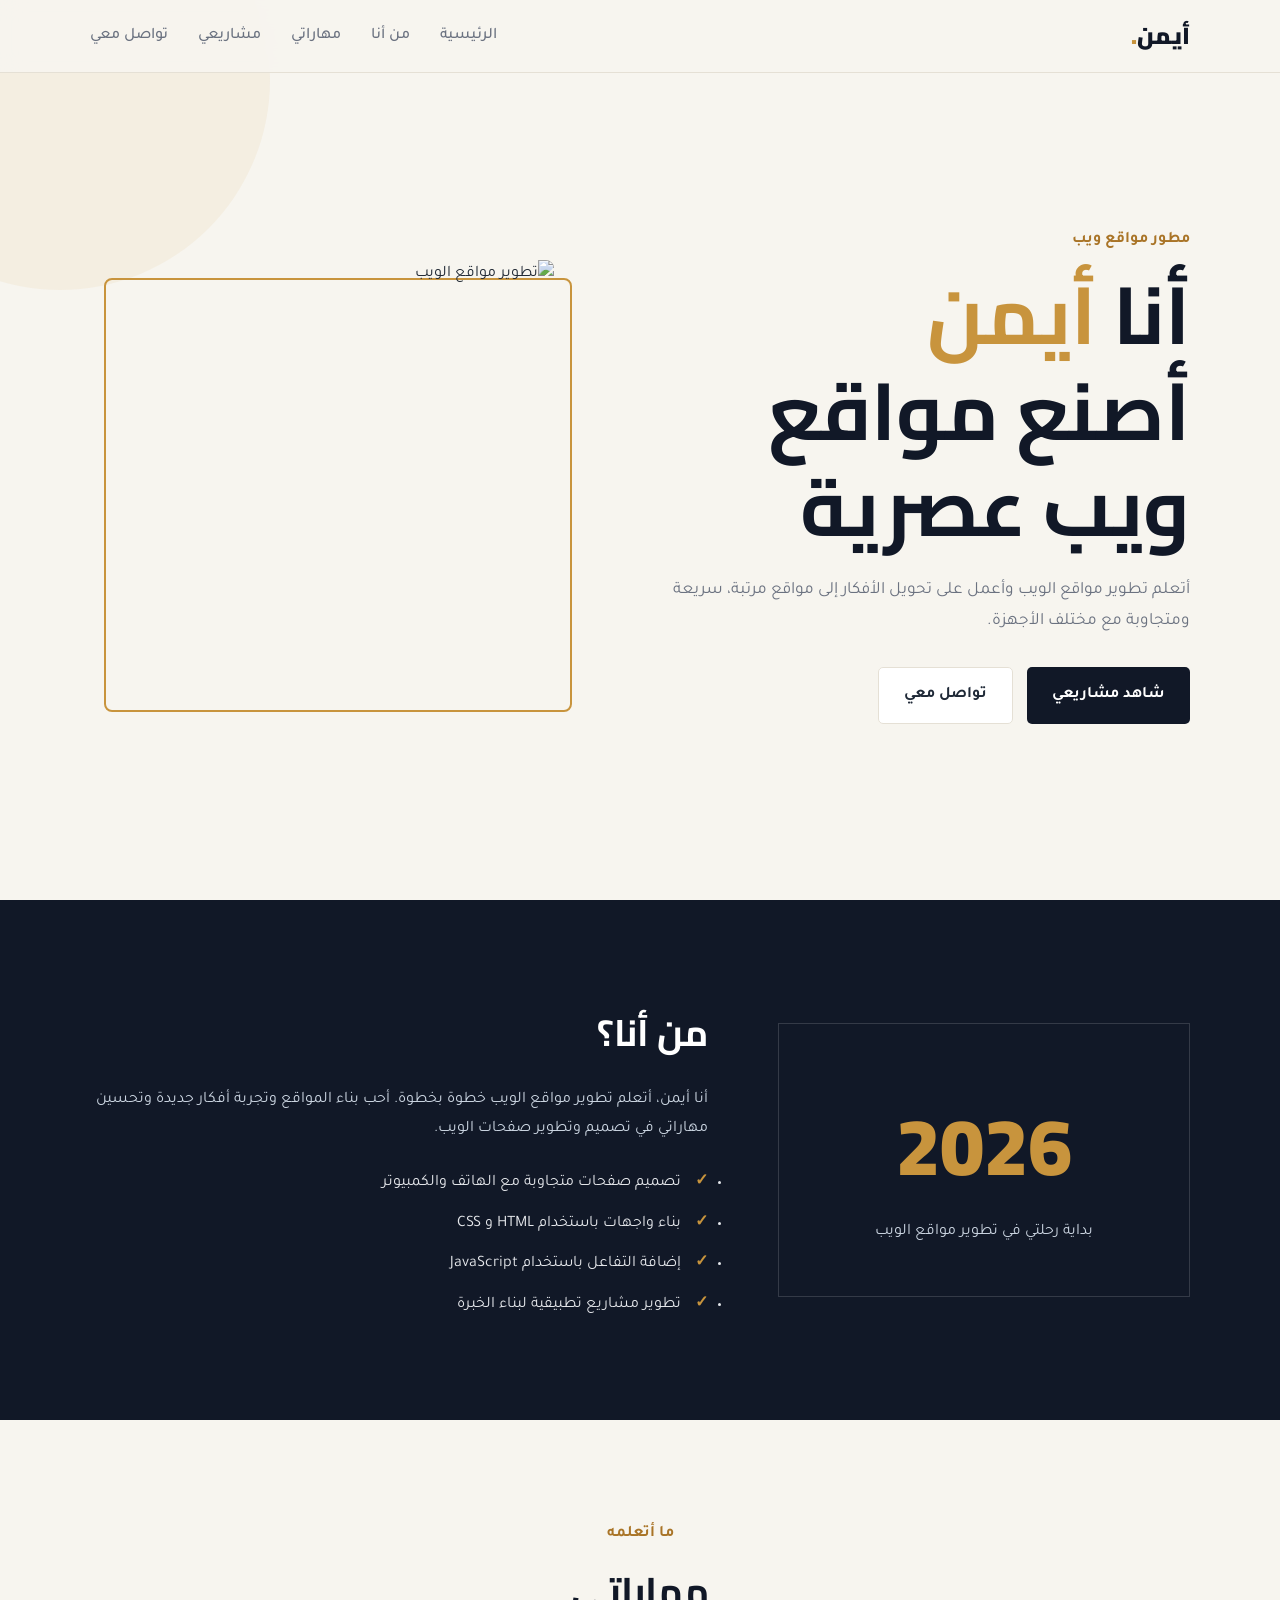
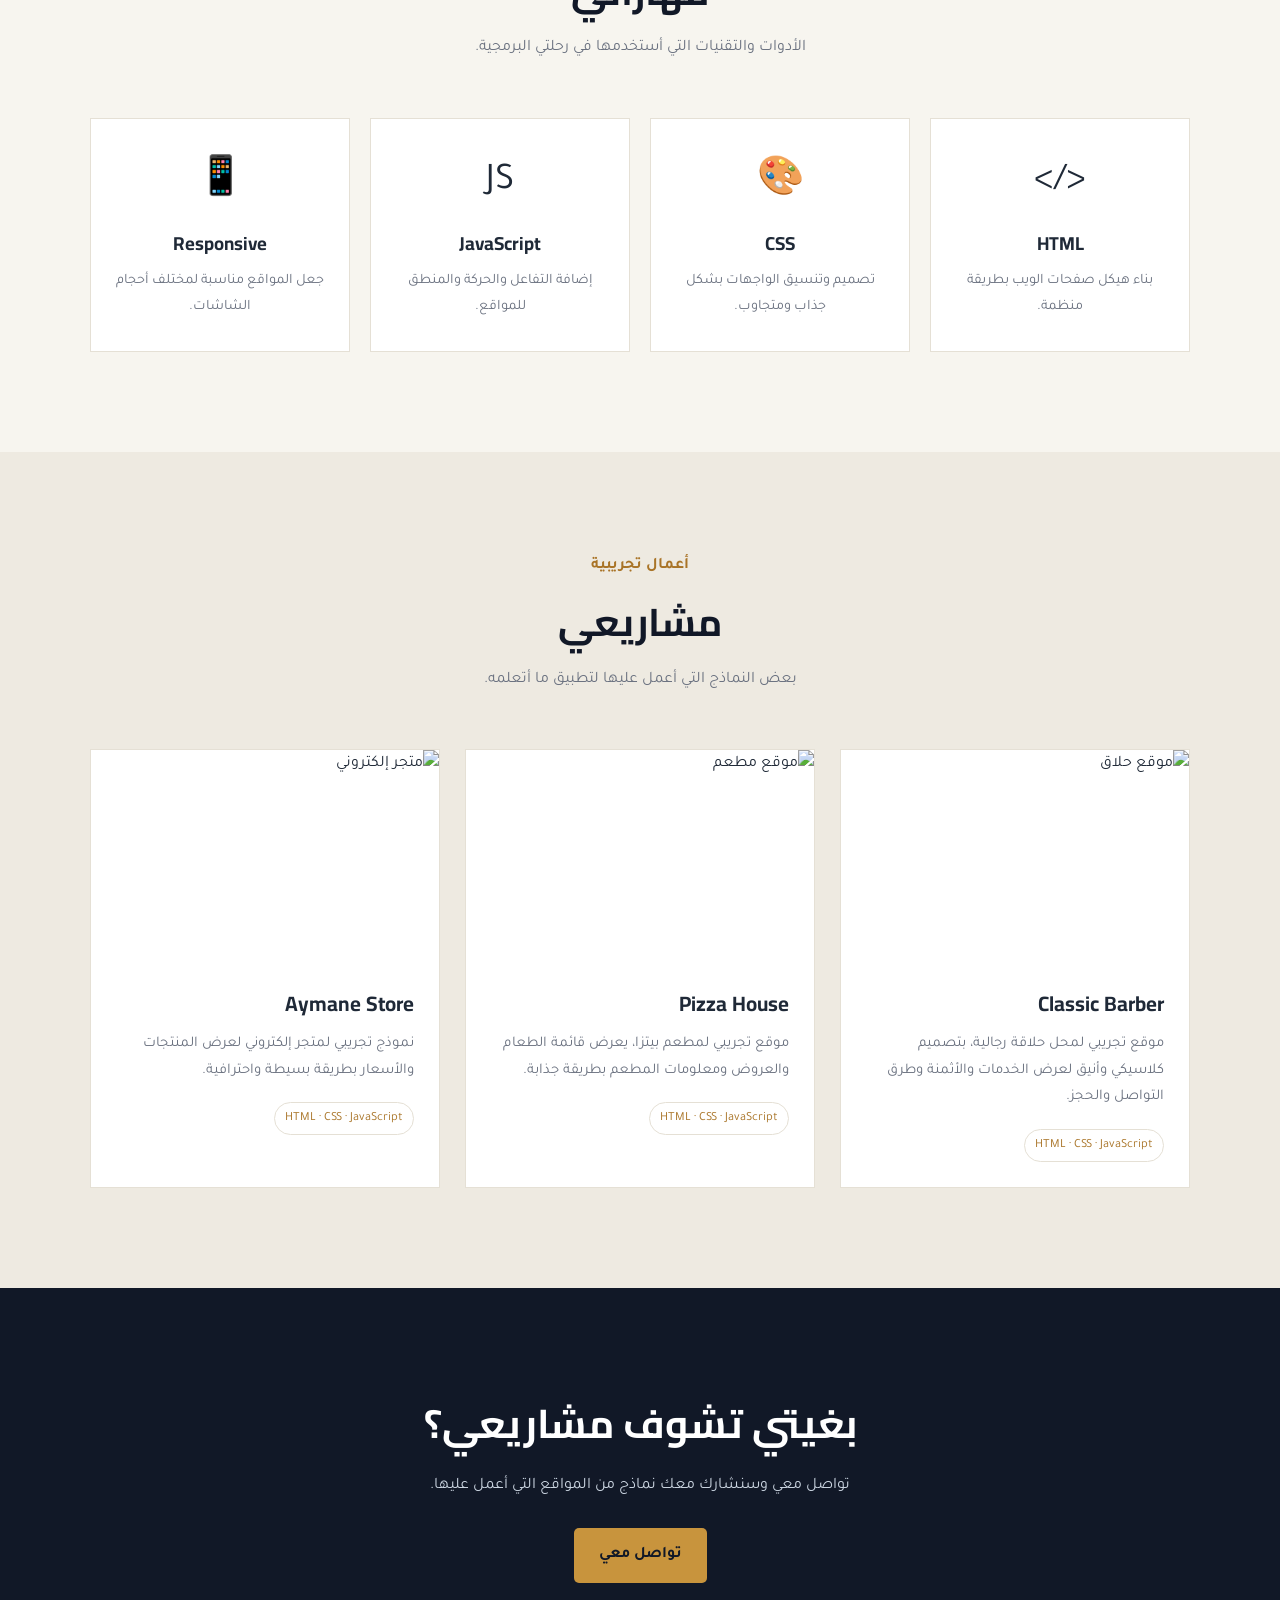
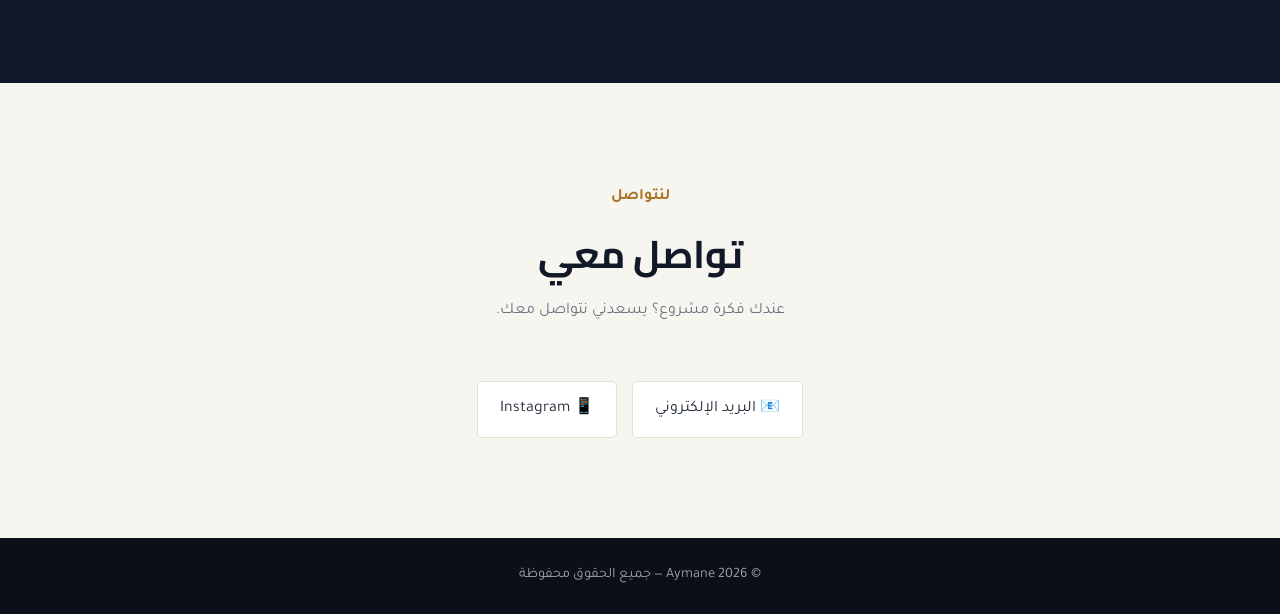
==== commit 2e5196c3: "Add files via upload" ====
--- a/index.html
+++ b/index.html
@@ -3,718 +3,1167 @@
 <head>
 <meta charset="UTF-8">
 <meta name="viewport" content="width=device-width, initial-scale=1.0">
-<title>مخبزة وحلويات النخبة | طعم تقليدي بلمسة عصرية</title>
-<meta name="description" content="مخبزة وحلويات النخبة – أشهى المخبوزات والحلويات الطازجة كل يوم. طلبات خاصة لأعياد الميلاد والأعراس والمناسبات.">
+
+<title>أيمن | مطور مواقع ويب</title>
+<meta name="description" content="بورتفوليو أيمن، مطور مواقع ويب">
+
 <link rel="preconnect" href="https://fonts.googleapis.com">
 <link rel="preconnect" href="https://fonts.gstatic.com" crossorigin>
-<link href="https://fonts.googleapis.com/css2?family=Reem+Kufi:wght@400..700&family=Tajawal:wght@300;400;500;700;900&display=swap" rel="stylesheet">
+<link href="https://fonts.googleapis.com/css2?family=Cairo:wght@600;700;800;900&family=Tajawal:wght@400;500;700&display=swap" rel="stylesheet">
+
 <style>
-  :root{
-    --cream:#FAF3E6;
-    --cream-deep:#F1E4CC;
-    --espresso:#38220F;
-    --espresso-soft:#5A4028;
-    --saffron:#CC9A3A;
-    --saffron-light:#E4BE6D;
-    --terracotta:#B34A2E;
-    --terracotta-deep:#8F3820;
-    --zellige:#1F6E63;
-    --card:#FFFCF6;
-    --line:rgba(56,34,15,0.12);
-    --shadow:0 18px 40px -22px rgba(56,34,15,0.35);
-    --radius-arch:50% 50% 0 0 / 100% 100% 0 0;
-    --max:1180px;
-  }
-
-  *,*::before,*::after{box-sizing:border-box;margin:0;padding:0;}
-  html{scroll-behavior:smooth;}
-  body{
-    background:var(--cream);
-    color:var(--espresso);
-    font-family:'Tajawal',sans-serif;
-    font-weight:400;
-    line-height:1.7;
-    overflow-x:hidden;
-  }
-  img{max-width:100%;display:block;}
-  a{color:inherit;text-decoration:none;}
-  ul{list-style:none;}
-  button{font-family:inherit;cursor:pointer;border:none;background:none;}
-  h1,h2,h3,h4{font-family:'Reem Kufi',sans-serif;font-weight:700;line-height:1.3;color:var(--espresso);}
-  .container{max-width:var(--max);margin:0 auto;padding:0 24px;}
-  section{padding:110px 0;position:relative;}
-
-  ::selection{background:var(--saffron-light);color:var(--espresso);}
-  :focus-visible{outline:3px solid var(--zellige);outline-offset:3px;}
-
-  @media (prefers-reduced-motion: reduce){
-    *{animation-duration:0.001ms !important;animation-iteration-count:1 !important;transition-duration:0.001ms !important;scroll-behavior:auto !important;}
-  }
-
-  /* ---------- Decorative arch shape, reused as a recurring Moroccan motif ---------- */
-  .arch{border-radius:var(--radius-arch);position:relative;overflow:hidden;}
-
-  /* ---------- Section heading pattern ---------- */
-  .section-head{max-width:620px;margin-bottom:56px;}
-  .section-head.center{margin-inline:auto;text-align:center;}
-  .section-head h2{font-size:clamp(28px,3.4vw,42px);margin-bottom:14px;}
-  .section-head p{color:var(--espresso-soft);font-size:17px;max-width:52ch;}
-  .section-head.center p{margin-inline:auto;}
-
-  /* ================= NAVBAR ================= */
-  header{
-    position:fixed;inset-inline:0;top:0;z-index:1000;padding:20px 0;
-    transition:padding .35s ease, background-color .35s ease, box-shadow .35s ease;
-  }
-  header.solid{
-    padding:12px 0;background:rgba(250,243,230,0.94);backdrop-filter:blur(10px);
-    box-shadow:0 10px 30px -20px rgba(56,34,15,0.4);
-  }
-  header .container{display:flex;align-items:center;justify-content:space-between;gap:20px;}
-  .brand{display:flex;align-items:center;gap:12px;}
-  .brand-mark{
-    width:46px;height:46px;border-radius:var(--radius-arch);
-    background:linear-gradient(160deg,var(--saffron),var(--terracotta));
-    display:flex;align-items:center;justify-content:center;color:#fff;
-    font-family:'Reem Kufi',sans-serif;font-size:20px;flex-shrink:0;
-  }
-  .brand-text{display:flex;flex-direction:column;line-height:1.25;}
-  .brand-text strong{font-family:'Reem Kufi',sans-serif;font-size:18px;color:var(--espresso);}
-  .brand-text span{font-size:12px;color:var(--terracotta-deep);}
-
-  nav.primary-nav{display:flex;align-items:center;gap:34px;}
-  nav.primary-nav a{
-    font-size:15px;font-weight:500;color:var(--espresso-soft);position:relative;
-    padding:6px 2px;transition:color .25s ease;
-  }
-  nav.primary-nav a::after{
-    content:"";position:absolute;right:0;left:0;bottom:0;height:2px;background:var(--terracotta);
-    transform:scaleX(0);transform-origin:center;transition:transform .3s ease;
-  }
-  nav.primary-nav a:hover,nav.primary-nav a.active{color:var(--espresso);}
-  nav.primary-nav a:hover::after,nav.primary-nav a.active::after{transform:scaleX(1);}
-
-  .nav-actions{display:flex;align-items:center;gap:14px;}
+/* =========================
+   المتغيرات
+========================= */
+:root{
+  --bg:#f7f5ef;
+  --card:#ffffff;
+  --dark:#111827;
+  --text:#1f2937;
+  --muted:#6b7280;
+  --gold:#c8943d;
+  --gold-dark:#a97427;
+  --line:#e5e0d5;
+  --dark-section:#111827;
+  --dark-card:#192233;
+
+  --title:'Cairo',sans-serif;
+  --body:'Tajawal',sans-serif;
+}
+
+*{
+  margin:0;
+  padding:0;
+  box-sizing:border-box;
+}
+
+html{
+  scroll-behavior:smooth;
+}
+
+body{
+  font-family:var(--body);
+  background:var(--bg);
+  color:var(--text);
+  line-height:1.8;
+  overflow-x:hidden;
+}
+
+a{
+  text-decoration:none;
+  color:inherit;
+}
+
+img{
+  width:100%;
+  display:block;
+}
+
+.container{
+  width:min(1100px, calc(100% - 40px));
+  margin:auto;
+}
+
+/* =========================
+   Navigation
+========================= */
+.header{
+  position:fixed;
+  top:0;
+  left:0;
+  right:0;
+  z-index:100;
+  background:rgba(247,245,239,.92);
+  backdrop-filter:blur(12px);
+  border-bottom:1px solid var(--line);
+}
+
+.navbar{
+  height:72px;
+  display:flex;
+  align-items:center;
+  justify-content:space-between;
+}
+
+.logo{
+  font-family:var(--title);
+  font-size:1.45rem;
+  font-weight:900;
+  color:var(--dark);
+}
+
+.logo span{
+  color:var(--gold);
+}
+
+.nav-links{
+  display:flex;
+  gap:30px;
+}
+
+.nav-links a{
+  font-weight:500;
+  color:var(--muted);
+  transition:.25s;
+}
+
+.nav-links a:hover{
+  color:var(--gold-dark);
+}
+
+.menu-btn{
+  display:none;
+  border:0;
+  background:none;
+  font-size:28px;
+  cursor:pointer;
+  color:var(--dark);
+}
+
+/* =========================
+   Hero
+========================= */
+.hero{
+  min-height:100vh;
+  padding:140px 0 90px;
+  display:flex;
+  align-items:center;
+  position:relative;
+  overflow:hidden;
+}
+
+.hero::before{
+  content:"";
+  position:absolute;
+  width:420px;
+  height:420px;
+  border-radius:50%;
+  background:rgba(200,148,61,.08);
+  top:-130px;
+  left:-150px;
+}
+
+.hero-grid{
+  display:grid;
+  grid-template-columns:1.1fr .9fr;
+  gap:70px;
+  align-items:center;
+}
+
+.hero-small{
+  color:var(--gold-dark);
+  font-weight:700;
+  margin-bottom:12px;
+  animation:fadeUp .7s ease both;
+}
+
+.hero h1{
+  font-family:var(--title);
+  font-size:clamp(2.7rem,7vw,5rem);
+  line-height:1.2;
+  color:var(--dark);
+  margin-bottom:20px;
+  animation:fadeUp .7s .1s ease both;
+}
+
+.hero h1 span{
+  color:var(--gold);
+}
+
+.hero-text{
+  color:var(--muted);
+  font-size:1.08rem;
+  max-width:580px;
+  margin-bottom:30px;
+  animation:fadeUp .7s .2s ease both;
+}
+
+.hero-buttons{
+  display:flex;
+  gap:14px;
+  flex-wrap:wrap;
+  animation:fadeUp .7s .3s ease both;
+}
+
+.btn{
+  padding:13px 25px;
+  border-radius:5px;
+  font-weight:700;
+  display:inline-flex;
+  align-items:center;
+  justify-content:center;
+  transition:.25s;
+}
+
+.btn-main{
+  background:var(--dark);
+  color:white;
+}
+
+.btn-main:hover{
+  transform:translateY(-3px);
+  background:#263246;
+}
+
+.btn-light{
+  border:1px solid var(--line);
+  background:white;
+}
+
+.btn-light:hover{
+  transform:translateY(-3px);
+  border-color:var(--gold);
+}
+
+.hero-image{
+  position:relative;
+  animation:fadeUp .8s .25s ease both;
+}
+
+.hero-image img{
+  height:430px;
+  object-fit:cover;
+  border-radius:8px;
+  filter:saturate(.8);
+}
+
+.hero-image::after{
+  content:"";
+  position:absolute;
+  width:100%;
+  height:100%;
+  border:2px solid var(--gold);
+  top:18px;
+  right:-18px;
+  border-radius:8px;
+  z-index:-1;
+}
+
+/* =========================
+   Sections
+========================= */
+section{
+  padding:100px 0;
+}
+
+.section-heading{
+  text-align:center;
+  margin-bottom:55px;
+}
+
+.section-heading span{
+  color:var(--gold-dark);
+  font-weight:700;
+}
+
+.section-heading h2{
+  font-family:var(--title);
+  font-size:2.4rem;
+  color:var(--dark);
+  margin:8px 0;
+}
+
+.section-heading p{
+  color:var(--muted);
+}
+
+/* =========================
+   About
+========================= */
+.about{
+  background:var(--dark-section);
+  color:white;
+}
+
+.about-grid{
+  display:grid;
+  grid-template-columns:.8fr 1.2fr;
+  gap:70px;
+  align-items:center;
+}
+
+.about-box{
+  border:1px solid rgba(255,255,255,.15);
+  padding:50px 30px;
+  text-align:center;
+  position:relative;
+}
+
+.about-box .number{
+  font-family:var(--title);
+  font-size:5rem;
+  color:var(--gold);
+  font-weight:900;
+}
+
+.about-box p{
+  color:#cbd5e1;
+}
+
+.about h2{
+  font-family:var(--title);
+  font-size:2.3rem;
+  margin-bottom:20px;
+}
+
+.about-text{
+  color:#cbd5e1;
+  margin-bottom:25px;
+}
+
+.about-list{
+  display:grid;
+  gap:12px;
+}
+
+.about-list li{
+  color:#e5e7eb;
+}
+
+.about-list li::before{
+  content:"✓";
+  color:var(--gold);
+  font-weight:bold;
+  margin-left:10px;
+}
+
+/* =========================
+   Skills
+========================= */
+.skills-grid{
+  display:grid;
+  grid-template-columns:repeat(4,1fr);
+  gap:20px;
+}
+
+.skill{
+  background:var(--card);
+  border:1px solid var(--line);
+  padding:30px 20px;
+  text-align:center;
+  transition:.3s;
+}
+
+.skill:hover{
+  transform:translateY(-7px);
+  border-color:var(--gold);
+}
+
+.skill-icon{
+  font-size:38px;
+  margin-bottom:10px;
+}
+
+.skill h3{
+  font-family:var(--title);
+  margin-bottom:8px;
+}
+
+.skill p{
+  color:var(--muted);
+  font-size:.9rem;
+}
+
+/* =========================
+   Projects
+========================= */
+.projects{
+  background:#eeeae1;
+}
+
+.projects-grid{
+  display:grid;
+  grid-template-columns:repeat(3,1fr);
+  gap:25px;
+}
+
+.project{
+  background:white;
+  border:1px solid var(--line);
+  overflow:hidden;
+  transition:.3s;
+}
+
+.project:hover{
+  transform:translateY(-8px);
+  box-shadow:0 15px 35px rgba(0,0,0,.08);
+}
+
+.project-image{
+  height:210px;
+  overflow:hidden;
+  position:relative;
+}
+
+.project-image img{
+  height:100%;
+  object-fit:cover;
+  transition:.5s;
+}
+
+.project:hover .project-image img{
+  transform:scale(1.05);
+}
+
+.project-content{
+  padding:25px;
+}
+
+.project-content h3{
+  font-family:var(--title);
+  font-size:1.3rem;
+  margin-bottom:8px;
+}
+
+.project-content p{
+  color:var(--muted);
+  font-size:.93rem;
+  margin-bottom:18px;
+}
+
+.project-label{
+  display:inline-block;
+  font-size:.78rem;
+  color:var(--gold-dark);
+  border:1px solid var(--line);
+  padding:4px 10px;
+  border-radius:20px;
+}
+
+/* =========================
+   CTA
+========================= */
+.cta{
+  background:var(--dark);
+  text-align:center;
+  color:white;
+}
+
+.cta h2{
+  font-family:var(--title);
+  font-size:2.5rem;
+  margin-bottom:12px;
+}
+
+.cta p{
+  color:#cbd5e1;
+  margin-bottom:28px;
+}
+
+.cta .btn{
+  background:var(--gold);
+  color:var(--dark);
+}
+
+.cta .btn:hover{
+  background:#e0b15c;
+  transform:translateY(-3px);
+}
+
+/* =========================
+   Contact
+========================= */
+.contact{
+  text-align:center;
+}
+
+.contact-links{
+  display:flex;
+  justify-content:center;
+  gap:15px;
+  flex-wrap:wrap;
+  margin-top:25px;
+}
+
+.contact-link{
+  padding:13px 22px;
+  border:1px solid var(--line);
+  background:white;
+  border-radius:5px;
+  transition:.25s;
+}
+
+.contact-link:hover{
+  border-color:var(--gold);
+  transform:translateY(-3px);
+}
+
+/* =========================
+   Footer
+========================= */
+.footer{
+  background:#0b0f18;
+  color:#9ca3af;
+  text-align:center;
+  padding:25px 0;
+  font-size:.9rem;
+}
+
+/* =========================
+   Animations
+========================= */
+.reveal{
+  opacity:0;
+  transform:translateY(25px);
+  transition:opacity .7s ease, transform .7s ease;
+}
+
+.reveal.show{
+  opacity:1;
+  transform:translateY(0);
+}
+
+@keyframes fadeUp{
+  from{
+    opacity:0;
+    transform:translateY(20px);
+  }
+  to{
+    opacity:1;
+    transform:translateY(0);
+  }
+}
+
+/* =========================
+   Mobile
+========================= */
+@media(max-width:850px){
+
+  .nav-links{
+    position:absolute;
+    top:72px;
+    right:0;
+    left:0;
+    background:var(--bg);
+    border-bottom:1px solid var(--line);
+    display:flex;
+    flex-direction:column;
+    gap:0;
+    max-height:0;
+    overflow:hidden;
+    transition:.3s;
+  }
+
+  .nav-links.open{
+    max-height:350px;
+  }
+
+  .nav-links a{
+    padding:15px 25px;
+    border-top:1px solid var(--line);
+  }
+
+  .menu-btn{
+    display:block;
+  }
+
+  .hero-grid{
+    grid-template-columns:1fr;
+    text-align:center;
+  }
+
+  .hero-text{
+    margin-left:auto;
+    margin-right:auto;
+  }
+
+  .hero-buttons{
+    justify-content:center;
+  }
+
+  .hero-image{
+    max-width:450px;
+    margin:auto;
+  }
+
+  .about-grid{
+    grid-template-columns:1fr;
+  }
+
+  .skills-grid{
+    grid-template-columns:repeat(2,1fr);
+  }
+
+  .projects-grid{
+    grid-template-columns:1fr;
+    max-width:500px;
+    margin:auto;
+  }
+}
+
+@media(max-width:520px){
+
+  .container{
+    width:min(100% - 28px,1100px);
+  }
+
+  section{
+    padding:75px 0;
+  }
+
+  .hero{
+    padding-top:120px;
+  }
+
+  .hero h1{
+    font-size:2.7rem;
+  }
+
+  .hero-image img{
+    height:330px;
+  }
+
+  .hero-buttons{
+    flex-direction:column;
+  }
 
   .btn{
-    display:inline-flex;align-items:center;justify-content:center;gap:8px;
-    padding:13px 28px;border-radius:999px;font-size:15px;font-weight:700;
-    transition:transform .25s ease, box-shadow .25s ease, background-color .25s ease;
-    white-space:nowrap;
-  }
-  .btn-primary{background:var(--terracotta);color:#fff;box-shadow:0 14px 26px -14px rgba(179,74,46,0.75);}
-  .btn-primary:hover{background:var(--terracotta-deep);transform:translateY(-2px);}
-  .btn-outline{background:transparent;color:var(--espresso);border:1.5px solid var(--line);}
-  .btn-outline:hover{border-color:var(--espresso);transform:translateY(-2px);}
-  .btn-ghost-light{background:rgba(255,255,255,0.12);color:#fff;border:1.5px solid rgba(255,255,255,0.4);}
-  .btn-ghost-light:hover{background:rgba(255,255,255,0.22);transform:translateY(-2px);}
-  .btn-small{padding:10px 20px;font-size:14px;}
-
-  .burger{display:none;width:42px;height:42px;border-radius:50%;align-items:center;justify-content:center;background:var(--cream-deep);}
-  .burger span,.burger span::before,.burger span::after{
-    content:"";display:block;width:18px;height:2px;background:var(--espresso);position:relative;
-    transition:transform .3s ease, opacity .3s ease;
-  }
-  .burger span::before{position:absolute;top:-6px;}
-  .burger span::after{position:absolute;top:6px;}
-  .burger.open span{background:transparent;}
-  .burger.open span::before{transform:translateY(6px) rotate(45deg);}
-  .burger.open span::after{transform:translateY(-6px) rotate(-45deg);}
-
-  .mobile-panel{
-    position:fixed;inset:0;top:0;background:var(--cream);z-index:999;
-    display:flex;flex-direction:column;align-items:center;justify-content:center;gap:28px;
-    transform:translateY(-100%);transition:transform .4s cubic-bezier(.65,0,.35,1);
-  }
-  .mobile-panel.open{transform:translateY(0);}
-  .mobile-panel a{font-family:'Reem Kufi',sans-serif;font-size:22px;color:var(--espresso);}
-
-  /* ================= HERO ================= */
-  .hero{
-    padding-top:170px;padding-bottom:100px;
-    background:radial-gradient(700px 420px at 85% -10%, rgba(204,154,58,0.18), transparent 60%), var(--cream);
-    overflow:hidden;
-  }
-  .hero .container{display:grid;grid-template-columns:1.05fr 0.95fr;gap:60px;align-items:center;}
-  .hero-copy .kicker{
-    font-family:'Reem Kufi',sans-serif;color:var(--terracotta);font-size:16px;margin-bottom:18px;
-    opacity:0;animation:riseIn .7s ease .1s forwards;
-  }
-  .hero-copy h1{
-    font-size:clamp(34px,4.6vw,58px);letter-spacing:0.2px;margin-bottom:22px;
-    opacity:0;animation:riseIn .8s ease .25s forwards;
-  }
-  .hero-copy p{
-    font-size:18px;color:var(--espresso-soft);max-width:46ch;margin-bottom:34px;
-    opacity:0;animation:riseIn .8s ease .4s forwards;
-  }
-  .hero-cta{display:flex;flex-wrap:wrap;gap:16px;opacity:0;animation:riseIn .8s ease .55s forwards;}
-  @keyframes riseIn{from{opacity:0;transform:translateY(18px);}to{opacity:1;transform:translateY(0);}}
-
-  .hero-visual{position:relative;opacity:0;animation:riseIn 1s ease .35s forwards;}
-  .hero-arch{
-    width:100%;aspect-ratio:4/5;border-radius:var(--radius-arch);
-    background:linear-gradient(160deg,var(--saffron) 0%, var(--terracotta) 55%, var(--terracotta-deep) 100%);
-    position:relative;display:flex;align-items:center;justify-content:center;box-shadow:var(--shadow);
-  }
-  .hero-arch::before{
-    content:"";position:absolute;inset:16px;border-radius:var(--radius-arch);border:2px solid rgba(255,255,255,0.4);
-  }
-  .hero-arch .glyph{font-size:120px;filter:drop-shadow(0 14px 18px rgba(0,0,0,0.25));}
-  .hero-chip{
-    position:absolute;bottom:-22px;inset-inline-start:-22px;background:var(--card);border-radius:20px;
-    padding:16px 20px;box-shadow:var(--shadow);display:flex;align-items:center;gap:12px;max-width:230px;
-  }
-  .hero-chip .dot{
-    width:44px;height:44px;border-radius:50%;background:var(--zellige);color:#fff;
-    display:flex;align-items:center;justify-content:center;font-size:20px;flex-shrink:0;
-  }
-  .hero-chip strong{display:block;font-size:14px;font-family:'Reem Kufi',sans-serif;}
-  .hero-chip span{font-size:12.5px;color:var(--espresso-soft);}
-
-  /* ================= PRODUCTS ================= */
-  .products-grid{display:grid;grid-template-columns:repeat(4,1fr);gap:26px;}
-  .product-card{
-    background:var(--card);border:1px solid var(--line);border-radius:18px;padding:30px 22px 26px;
-    text-align:center;transition:transform .3s ease, box-shadow .3s ease, border-color .3s ease;
-  }
-  .product-card:hover{transform:translateY(-6px);box-shadow:var(--shadow);border-color:transparent;}
-  .product-icon{
-    width:78px;height:78px;margin:0 auto 18px;border-radius:var(--radius-arch);
-    background:var(--cream-deep);display:flex;align-items:center;justify-content:center;font-size:36px;
-  }
-  .product-card h3{font-size:17px;margin-bottom:6px;}
-  .product-card p{font-size:13.5px;color:var(--espresso-soft);}
-
-  /* ================= SPECIAL ORDERS ================= */
-  .special{background:linear-gradient(165deg,var(--zellige) 0%, #16554D 100%);color:#fff;position:relative;}
-  .special::before{
-    content:"";position:absolute;inset:0;
-    background-image:repeating-linear-gradient(45deg, rgba(255,255,255,0.035) 0 2px, transparent 2px 26px),
-      repeating-linear-gradient(-45deg, rgba(255,255,255,0.035) 0 2px, transparent 2px 26px);
-    pointer-events:none;
-  }
-  .special .container{position:relative;}
-  .special .section-head h2,.special .section-head p{color:#fff;}
-  .special .section-head p{color:rgba(255,255,255,0.8);}
-  .occasions{display:grid;grid-template-columns:repeat(3,1fr);gap:24px;margin-bottom:44px;}
-  .occasion-card{
-    background:rgba(255,255,255,0.08);border:1px solid rgba(255,255,255,0.18);border-radius:20px;
-    padding:34px 26px;backdrop-filter:blur(4px);
-  }
-  .occasion-card .glyph{font-size:34px;margin-bottom:16px;display:block;}
-  .occasion-card h3{color:#fff;font-size:19px;margin-bottom:10px;}
-  .occasion-card p{color:rgba(255,255,255,0.78);font-size:14.5px;}
-  .special-cta{display:flex;align-items:center;gap:18px;flex-wrap:wrap;}
-  .special-cta p{color:rgba(255,255,255,0.85);font-size:15px;}
-
-  /* ================= WHY US ================= */
-  .why-grid{display:grid;grid-template-columns:repeat(5,1fr);gap:0;border-top:1px solid var(--line);}
-  .why-item{padding:34px 18px;border-inline-end:1px solid var(--line);text-align:center;}
-  .why-item:last-child{border-inline-end:none;}
-  .why-glyph{
-    width:56px;height:56px;border-radius:50%;background:var(--cream-deep);color:var(--terracotta);
-    display:flex;align-items:center;justify-content:center;font-size:24px;margin:0 auto 16px;
-  }
-  .why-item h3{font-size:15.5px;margin-bottom:8px;}
-  .why-item p{font-size:13px;color:var(--espresso-soft);}
-
-  /* ================= GALLERY ================= */
-  .gallery-grid{display:grid;grid-template-columns:repeat(4,1fr);grid-auto-rows:150px;gap:18px;}
-  .gallery-item{
-    border-radius:22px;position:relative;display:flex;align-items:flex-end;padding:16px;
-    overflow:hidden;color:#fff;
-  }
-  .gallery-item span.label{position:relative;font-family:'Reem Kufi',sans-serif;font-size:14.5px;z-index:2;}
-  .gallery-item .glyph{position:absolute;font-size:64px;left:14px;top:10px;opacity:0.5;z-index:1;}
-  .gallery-item::after{
-    content:"";position:absolute;inset:0;background:linear-gradient(0deg, rgba(0,0,0,0.55), rgba(0,0,0,0));z-index:1;
-  }
-  .g-tall{grid-row:span 2;}
-  .g-wide{grid-column:span 2;}
-
-  /* ================= TESTIMONIALS ================= */
-  .testimonials{background:var(--cream-deep);}
-  .testi-grid{display:grid;grid-template-columns:repeat(3,1fr);gap:26px;}
-  .testi-card{background:var(--card);border-radius:20px;padding:32px 28px;box-shadow:var(--shadow);}
-  .stars{color:var(--saffron);font-size:15px;margin-bottom:16px;letter-spacing:3px;}
-  .testi-card p.quote{font-size:15.5px;color:var(--espresso-soft);margin-bottom:22px;}
-  .testi-person{display:flex;align-items:center;gap:12px;}
-  .testi-avatar{
-    width:42px;height:42px;border-radius:50%;background:linear-gradient(160deg,var(--saffron),var(--terracotta));
-    display:flex;align-items:center;justify-content:center;color:#fff;font-family:'Reem Kufi',sans-serif;font-size:15px;
-  }
-  .testi-person strong{display:block;font-size:14.5px;}
-  .testi-person span{font-size:12.5px;color:var(--espresso-soft);}
-
-  /* ================= CONTACT ================= */
-  .contact{background:var(--espresso);color:#fff;}
-  .contact .section-head h2{color:#fff;}
-  .contact .section-head p{color:rgba(255,255,255,0.68);}
-  .contact-grid{display:grid;grid-template-columns:1fr 1fr;gap:50px;}
-  .contact-list{display:flex;flex-direction:column;gap:22px;}
-  .contact-row{
-    display:flex;align-items:flex-start;gap:16px;padding-bottom:22px;
-    border-bottom:1px solid rgba(255,255,255,0.12);
-  }
-  .contact-row:last-child{border-bottom:none;padding-bottom:0;}
-  .contact-glyph{
-    width:46px;height:46px;border-radius:50%;background:rgba(255,255,255,0.08);
-    display:flex;align-items:center;justify-content:center;font-size:19px;flex-shrink:0;
-  }
-  .contact-row strong{display:block;font-size:15px;margin-bottom:4px;}
-  .contact-row span, .contact-row a{font-size:14.5px;color:rgba(255,255,255,0.72);}
-  .contact-row a:hover{color:var(--saffron-light);}
-
-  .contact-panel{
-    background:rgba(255,255,255,0.06);border:1px solid rgba(255,255,255,0.14);border-radius:22px;
-    padding:38px 32px;display:flex;flex-direction:column;justify-content:center;text-align:center;
-  }
-  .contact-panel .glyph{font-size:44px;margin-bottom:18px;}
-  .contact-panel h3{color:#fff;font-size:20px;margin-bottom:10px;}
-  .contact-panel p{color:rgba(255,255,255,0.7);font-size:14.5px;margin-bottom:26px;}
-  .contact-panel .btn{width:100%;}
-  .socials-row{display:flex;justify-content:center;gap:14px;margin-top:22px;}
-  .social-btn{
-    width:42px;height:42px;border-radius:50%;background:rgba(255,255,255,0.08);
-    display:flex;align-items:center;justify-content:center;font-size:17px;
-    transition:background .25s ease, transform .25s ease;
-  }
-  .social-btn:hover{background:var(--terracotta);transform:translateY(-3px);}
-
-  /* ================= FOOTER ================= */
-  footer{background:#2A1A0D;color:rgba(255,255,255,0.65);padding:44px 0 26px;}
-  .footer-top{
-    display:flex;justify-content:space-between;align-items:center;flex-wrap:wrap;gap:24px;
-    padding-bottom:28px;border-bottom:1px solid rgba(255,255,255,0.1);margin-bottom:22px;
-  }
-  .footer-links{display:flex;gap:22px;flex-wrap:wrap;}
-  .footer-links a{font-size:14px;color:rgba(255,255,255,0.65);}
-  .footer-links a:hover{color:var(--saffron-light);}
-  .footer-bottom{
-    display:flex;justify-content:space-between;align-items:center;flex-wrap:wrap;gap:12px;font-size:13px;
-  }
-
-  /* ================= BACK TO TOP ================= */
-  #backTop{
-    position:fixed;bottom:26px;inset-inline-end:26px;width:48px;height:48px;border-radius:50%;
-    background:var(--terracotta);color:#fff;display:flex;align-items:center;justify-content:center;
-    font-size:18px;box-shadow:var(--shadow);opacity:0;pointer-events:none;transform:translateY(10px);
-    transition:opacity .3s ease, transform .3s ease;z-index:900;
-  }
-  #backTop.show{opacity:1;pointer-events:auto;transform:translateY(0);}
-
-  /* ================= RESPONSIVE ================= */
-  @media (max-width:1080px){
-    .products-grid{grid-template-columns:repeat(3,1fr);}
-    .why-grid{grid-template-columns:repeat(3,1fr);}
-    .why-item:nth-child(3){border-inline-end:none;}
-    .gallery-grid{grid-template-columns:repeat(3,1fr);}
-  }
-
-  @media (max-width:920px){
-    nav.primary-nav{display:none;}
-    .burger{display:flex;}
-    .nav-actions .btn-outline{display:none;}
-    .hero .container{grid-template-columns:1fr;}
-    .hero-visual{order:-1;max-width:320px;margin:0 auto 20px;}
-    .hero-copy{text-align:center;}
-    .hero-copy p{margin-inline:auto;}
-    .hero-cta{justify-content:center;}
-    .occasions{grid-template-columns:1fr;}
-    .special-cta{justify-content:center;text-align:center;flex-direction:column;}
-    .contact-grid{grid-template-columns:1fr;}
-    .why-grid{grid-template-columns:repeat(2,1fr);}
-    .why-item{border-inline-end:1px solid var(--line);}
-    .why-item:nth-child(2n){border-inline-end:none;}
-  }
-
-  @media (max-width:640px){
-    section{padding:76px 0;}
-    .products-grid{grid-template-columns:repeat(2,1fr);gap:16px;}
-    .gallery-grid{grid-template-columns:repeat(2,1fr);grid-auto-rows:130px;}
-    .g-wide{grid-column:span 2;}
-    .testi-grid{grid-template-columns:1fr;}
-    .why-grid{grid-template-columns:1fr 1fr;}
-    .footer-top{flex-direction:column;align-items:flex-start;}
-    .hero{padding-top:130px;}
-  }
+    width:100%;
+  }
+
+  .skills-grid{
+    grid-template-columns:1fr;
+  }
+
+  .section-heading h2{
+    font-size:2rem;
+  }
+}
 </style>
 </head>
+
 <body>
 
-<!-- ================= HEADER ================= -->
-<header id="siteHeader">
+<!-- =========================
+     HEADER
+========================= -->
+<header class="header">
+
+  <div class="container navbar">
+
+    <a href="#home" class="logo">
+      أيمن<span>.</span>
+    </a>
+
+    <nav class="nav-links" id="navLinks">
+      <a href="#home">الرئيسية</a>
+      <a href="#about">من أنا</a>
+      <a href="#skills">مهاراتي</a>
+      <a href="#projects">مشاريعي</a>
+      <a href="#contact">تواصل معي</a>
+    </nav>
+
+    <button class="menu-btn" id="menuBtn">
+      ☰
+    </button>
+
+  </div>
+
+</header>
+
+
+<!-- =========================
+     HERO
+========================= -->
+<section class="hero" id="home">
+
+  <div class="container hero-grid">
+
+    <div>
+
+      <div class="hero-small">
+        مطور مواقع ويب
+      </div>
+
+      <h1>
+        أنا <span>أيمن</span><br>
+        أصنع مواقع ويب عصرية
+      </h1>
+
+      <p class="hero-text">
+        أتعلم تطوير مواقع الويب وأعمل على تحويل الأفكار
+        إلى مواقع مرتبة، سريعة ومتجاوبة مع مختلف الأجهزة.
+      </p>
+
+      <div class="hero-buttons">
+
+        <a href="#projects" class="btn btn-main">
+          شاهد مشاريعي
+        </a>
+
+        <a href="#contact" class="btn btn-light">
+          تواصل معي
+        </a>
+
+      </div>
+
+    </div>
+
+
+    <div class="hero-image">
+
+      <img
+        src="https://images.unsplash.com/photo-1498050108023-c5249f4df085?auto=format&fit=crop&w=900&q=80"
+        alt="تطوير مواقع الويب">
+
+    </div>
+
+  </div>
+
+</section>
+
+
+<!-- =========================
+     ABOUT
+========================= -->
+<section class="about" id="about">
+
+  <div class="container about-grid">
+
+    <div class="about-box reveal">
+
+      <div class="number">
+        2026
+      </div>
+
+      <p>
+        بداية رحلتي في تطوير مواقع الويب
+      </p>
+
+    </div>
+
+
+    <div class="reveal">
+
+      <h2>
+        من أنا؟
+      </h2>
+
+      <p class="about-text">
+        أنا أيمن، أتعلم تطوير مواقع الويب خطوة بخطوة.
+        أحب بناء المواقع وتجربة أفكار جديدة وتحسين مهاراتي
+        في تصميم وتطوير صفحات الويب.
+      </p>
+
+      <ul class="about-list">
+
+        <li>
+          تصميم صفحات متجاوبة مع الهاتف والكمبيوتر
+        </li>
+
+        <li>
+          بناء واجهات باستخدام HTML و CSS
+        </li>
+
+        <li>
+          إضافة التفاعل باستخدام JavaScript
+        </li>
+
+        <li>
+          تطوير مشاريع تطبيقية لبناء الخبرة
+        </li>
+
+      </ul>
+
+    </div>
+
+  </div>
+
+</section>
+
+
+<!-- =========================
+     SKILLS
+========================= -->
+<section id="skills">
+
   <div class="container">
-    <a href="#home" class="brand">
-      <span class="brand-mark">ن</span>
-      <span class="brand-text">
-        <strong>مخبزة وحلويات النخبة</strong>
-        <span>طعم تقليدي بلمسة عصرية</span>
-      </span>
+
+    <div class="section-heading reveal">
+
+      <span>ما أتعلمه</span>
+
+      <h2>
+        مهاراتي
+      </h2>
+
+      <p>
+        الأدوات والتقنيات التي أستخدمها في رحلتي البرمجية.
+      </p>
+
+    </div>
+
+
+    <div class="skills-grid">
+
+      <div class="skill reveal">
+
+        <div class="skill-icon">
+          &lt;/&gt;
+        </div>
+
+        <h3>
+          HTML
+        </h3>
+
+        <p>
+          بناء هيكل صفحات الويب بطريقة منظمة.
+        </p>
+
+      </div>
+
+
+      <div class="skill reveal">
+
+        <div class="skill-icon">
+          🎨
+        </div>
+
+        <h3>
+          CSS
+        </h3>
+
+        <p>
+          تصميم وتنسيق الواجهات بشكل جذاب ومتجاوب.
+        </p>
+
+      </div>
+
+
+      <div class="skill reveal">
+
+        <div class="skill-icon">
+          JS
+        </div>
+
+        <h3>
+          JavaScript
+        </h3>
+
+        <p>
+          إضافة التفاعل والحركة والمنطق للمواقع.
+        </p>
+
+      </div>
+
+
+      <div class="skill reveal">
+
+        <div class="skill-icon">
+          📱
+        </div>
+
+        <h3>
+          Responsive
+        </h3>
+
+        <p>
+          جعل المواقع مناسبة لمختلف أحجام الشاشات.
+        </p>
+
+      </div>
+
+    </div>
+
+  </div>
+
+</section>
+
+
+<!-- =========================
+     PROJECTS
+========================= -->
+<section class="projects" id="projects">
+
+  <div class="container">
+
+    <div class="section-heading reveal">
+
+      <span>أعمال تجريبية</span>
+
+      <h2>
+        مشاريعي
+      </h2>
+
+      <p>
+        بعض النماذج التي أعمل عليها لتطبيق ما أتعلمه.
+      </p>
+
+    </div>
+
+
+    <div class="projects-grid">
+
+
+      <!-- BARBER -->
+      <article class="project reveal">
+
+        <div class="project-image">
+
+          <img
+            src="https://images.unsplash.com/photo-1503951914875-452162b0f3f1?auto=format&fit=crop&w=900&q=80"
+            alt="موقع حلاق">
+
+        </div>
+
+        <div class="project-content">
+
+          <h3>
+            Classic Barber
+          </h3>
+
+          <p>
+            موقع تجريبي لمحل حلاقة رجالية،
+            بتصميم كلاسيكي وأنيق لعرض الخدمات
+            والأثمنة وطرق التواصل والحجز.
+          </p>
+
+          <span class="project-label">
+            HTML · CSS · JavaScript
+          </span>
+
+        </div>
+
+      </article>
+
+
+      <!-- RESTAURANT -->
+      <article class="project reveal">
+
+        <div class="project-image">
+
+          <img
+            src="https://images.unsplash.com/photo-1513104890138-7c749659a591?auto=format&fit=crop&w=900&q=80"
+            alt="موقع مطعم">
+
+        </div>
+
+        <div class="project-content">
+
+          <h3>
+            Pizza House
+          </h3>
+
+          <p>
+            موقع تجريبي لمطعم بيتزا،
+            يعرض قائمة الطعام والعروض
+            ومعلومات المطعم بطريقة جذابة.
+          </p>
+
+          <span class="project-label">
+            HTML · CSS · JavaScript
+          </span>
+
+        </div>
+
+      </article>
+
+
+      <!-- STORE -->
+      <article class="project reveal">
+
+        <div class="project-image">
+
+          <img
+            src="https://images.unsplash.com/photo-1472851294608-062f824d29cc?auto=format&fit=crop&w=900&q=80"
+            alt="متجر إلكتروني">
+
+        </div>
+
+        <div class="project-content">
+
+          <h3>
+            Aymane Store
+          </h3>
+
+          <p>
+            نموذج تجريبي لمتجر إلكتروني
+            لعرض المنتجات والأسعار
+            بطريقة بسيطة واحترافية.
+          </p>
+
+          <span class="project-label">
+            HTML · CSS · JavaScript
+          </span>
+
+        </div>
+
+      </article>
+
+
+    </div>
+
+  </div>
+
+</section>
+
+
+<!-- =========================
+     CTA
+========================= -->
+<section class="cta">
+
+  <div class="container reveal">
+
+    <h2>
+      بغيتي تشوف مشاريعي؟
+    </h2>
+
+    <p>
+      تواصل معي وسنشارك معك نماذج من المواقع التي أعمل عليها.
+    </p>
+
+    <a href="#contact" class="btn">
+      تواصل معي
     </a>
 
-    <nav class="primary-nav" id="primaryNav">
-      <a href="#home" class="active">الرئيسية</a>
-      <a href="#products">منتجاتنا</a>
-      <a href="#special-orders">الطلبات الخاصة</a>
-      <a href="#why-us">لماذا نحن</a>
-      <a href="#gallery">المعرض</a>
-      <a href="#testimonials">آراء الزبناء</a>
-      <a href="#contact">تواصل معنا</a>
-    </nav>
-
-    <div class="nav-actions">
-      <a href="#contact" class="btn btn-outline btn-small">تواصل معنا</a>
-      <a href="#special-orders" class="btn btn-primary btn-small">اطلب الآن</a>
-      <button class="burger" id="burgerBtn" aria-label="القائمة" aria-expanded="false"><span></span></button>
+  </div>
+
+</section>
+
+
+<!-- =========================
+     CONTACT
+========================= -->
+<section class="contact" id="contact">
+
+  <div class="container">
+
+    <div class="section-heading reveal">
+
+      <span>لنتواصل</span>
+
+      <h2>
+        تواصل معي
+      </h2>
+
+      <p>
+        عندك فكرة مشروع؟ يسعدني نتواصل معك.
+      </p>
+
     </div>
+
+
+    <div class="contact-links reveal">
+
+      <a
+        href="mailto:aymanechagdali37@gmail.com"
+        class="contact-link">
+        📧 البريد الإلكتروني
+      </a>
+
+      <a
+        href="https://instagram.com/ayman.codes"
+        target="_blank"
+        class="contact-link">
+        📱 Instagram
+      </a>
+
+    </div>
+
   </div>
-</header>
-
-<!-- ================= MOBILE PANEL ================= -->
-<div class="mobile-panel" id="mobilePanel">
-  <a href="#home">الرئيسية</a>
-  <a href="#products">منتجاتنا</a>
-  <a href="#special-orders">الطلبات الخاصة</a>
-  <a href="#why-us">لماذا نحن</a>
-  <a href="#gallery">المعرض</a>
-  <a href="#testimonials">آراء الزبناء</a>
-  <a href="#contact">تواصل معنا</a>
-</div>
-
-<!-- ================= HERO ================= -->
-<section class="hero" id="home">
+
+</section>
+
+
+<!-- =========================
+     FOOTER
+========================= -->
+<footer class="footer">
+
   <div class="container">
-    <div class="hero-copy">
-      <div class="kicker">مخبزة وحلويات النخبة</div>
-      <h1>أشهى المخبوزات والحلويات الطازجة كل يوم 🥐</h1>
-      <p>نخبز بأيدٍ ماهرة ومكونات مختارة بعناية، لنقدّم لكم كل صباح خبزاً ساخناً وحلويات مغربية وعالمية تجمع بين الأصالة والذوق العصري.</p>
-      <div class="hero-cta">
-        <a href="#products" class="btn btn-primary">تصفح المنتجات</a>
-        <a href="#special-orders" class="btn btn-outline">اطلب الآن</a>
-        <a href="#contact" class="btn btn-outline">تواصل معنا</a>
-      </div>
-    </div>
-
-    <div class="hero-visual">
-      <div class="hero-arch">
-        <span class="glyph">🥐</span>
-      </div>
-      <div class="hero-chip">
-        <span class="dot">✓</span>
-        <span>
-          <strong>طازجة كل صباح</strong>
-          <span>تحضير يومي بمكونات طبيعية</span>
-        </span>
-      </div>
-    </div>
+
+    <p>
+      © 2026 Aymane — جميع الحقوق محفوظة
+    </p>
+
   </div>
-</section>
-
-<!-- ================= PRODUCTS ================= -->
-<section id="products">
-  <div class="container">
-    <div class="section-head center">
-      <h2>منتجاتنا</h2>
-      <p>تشكيلة واسعة من المخبوزات والحلويات المغربية والعالمية، محضّرة طازجة كل يوم.</p>
-    </div>
-
-    <div class="products-grid">
-      <div class="product-card"><div class="product-icon">🍞</div><h3>خبز</h3><p>خبز مغربي تقليدي طازج</p></div>
-      <div class="product-card"><div class="product-icon">🥐</div><h3>كرواسون</h3><p>عجين مورّق بزبدة فرنسية</p></div>
-      <div class="product-card"><div class="product-icon">🍫</div><h3>Pain au chocolat</h3><p>كرواسون محشو بالشوكولاطة</p></div>
-      <div class="product-card"><div class="product-icon">🥯</div><h3>بريوش</h3><p>عجين طري وناعم القوام</p></div>
-      <div class="product-card"><div class="product-icon">🌙</div><h3>كعب الغزال</h3><p>حلوى مغربية بعجين اللوز</p></div>
-      <div class="product-card"><div class="product-icon">🍪</div><h3>غريبة</h3><p>حلوى تقليدية هشّة ولذيذة</p></div>
-      <div class="product-card"><div class="product-icon">🥖</div><h3>فقاص</h3><p>بسكويت مغربي بنكهات متعددة</p></div>
-      <div class="product-card"><div class="product-icon">🍯</div><h3>شباكية</h3><p>حلوى العيد المقرمشة بالعسل</p></div>
-      <div class="product-card"><div class="product-icon">🍰</div><h3>Cheesecake</h3><p>تشيز كيك كريمي بنكهات متنوعة</p></div>
-      <div class="product-card"><div class="product-icon">☕</div><h3>Tiramisu</h3><p>حلوى إيطالية بنكهة القهوة</p></div>
-      <div class="product-card"><div class="product-icon">🧁</div><h3>Cupcake</h3><p>كب كيك مزيّن بأشكال متعددة</p></div>
-      <div class="product-card"><div class="product-icon">🥧</div><h3>Tart</h3><p>تارط بالفواكه الطازجة</p></div>
-    </div>
-  </div>
-</section>
-
-<!-- ================= SPECIAL ORDERS ================= -->
-<section class="special" id="special-orders">
-  <div class="container">
-    <div class="section-head">
-      <h2>طلبات خاصة لمناسباتكم</h2>
-      <p>نحضّر لكم قطعاً وتشكيلات خاصة تليق بمناسباتكم، بتصميم وتذوق يناسب الحدث.</p>
-    </div>
-
-    <div class="occasions">
-      <div class="occasion-card">
-        <span class="glyph">🎂</span>
-        <h3>أعياد الميلاد</h3>
-        <p>كيكات وحلويات مخصّصة حسب الطلب، بألوان وأذواق تختارونها.</p>
-      </div>
-      <div class="occasion-card">
-        <span class="glyph">💍</span>
-        <h3>الأعراس</h3>
-        <p>تشكيلات حلويات راقية وموائد حلوى كاملة للعرس.</p>
-      </div>
-      <div class="occasion-card">
-        <span class="glyph">🎉</span>
-        <h3>المناسبات</h3>
-        <p>طلبات جماعية للاحتفالات واللقاءات العائلية والمهنية.</p>
-      </div>
-    </div>
-
-    <div class="special-cta">
-      <p>لديكم مناسبة قريبة؟ تواصلوا معنا لتحضير طلبكم الخاص.</p>
-      <a href="#contact" class="btn btn-ghost-light">اطلب الآن</a>
-    </div>
-  </div>
-</section>
-
-<!-- ================= WHY US ================= -->
-<section id="why-us">
-  <div class="container">
-    <div class="section-head center">
-      <h2>لماذا نختارنا؟</h2>
-      <p>خمسة أسباب تجعل من مخبزة النخبة وجهتكم اليومية.</p>
-    </div>
-
-    <div class="why-grid">
-      <div class="why-item">
-        <div class="why-glyph">🌾</div>
-        <h3>منتجات طازجة</h3>
-        <p>تحضير يومي دون تخزين</p>
-      </div>
-      <div class="why-item">
-        <div class="why-glyph">🧈</div>
-        <h3>مكونات جيدة</h3>
-        <p>اختيار دقيق لأجود المواد</p>
-      </div>
-      <div class="why-item">
-        <div class="why-glyph">👨‍🍳</div>
-        <h3>تحضير احترافي</h3>
-        <p>أيدٍ خبيرة في كل خطوة</p>
-      </div>
-      <div class="why-item">
-        <div class="why-glyph">⭐</div>
-        <h3>جودة مضمونة</h3>
-        <p>معايير ثابتة في كل طلبية</p>
-      </div>
-      <div class="why-item">
-        <div class="why-glyph">🚴</div>
-        <h3>إمكانية التوصيل</h3>
-        <p>نوصل طلبكم أينما كنتم</p>
-      </div>
-    </div>
-  </div>
-</section>
-
-<!-- ================= GALLERY ================= -->
-<section id="gallery">
-  <div class="container">
-    <div class="section-head center">
-      <h2>معرض منتجاتنا</h2>
-      <p>لمحة من مخبوزاتنا وحلوياتنا المحضّرة بعناية.</p>
-    </div>
-
-    <div class="gallery-grid">
-      <div class="gallery-item g-tall" style="background:linear-gradient(160deg,#C9932E,#8F5A1E);">
-        <span class="glyph">🥐</span><span class="label">كرواسون</span>
-      </div>
-      <div class="gallery-item" style="background:linear-gradient(160deg,#B34A2E,#7A311D);">
-        <span class="glyph">🍞</span><span class="label">خبز</span>
-      </div>
-      <div class="gallery-item g-wide" style="background:linear-gradient(160deg,#1F6E63,#123F38);">
-        <span class="glyph">🍯</span><span class="label">شباكية</span>
-      </div>
-      <div class="gallery-item" style="background:linear-gradient(160deg,#CC9A3A,#B34A2E);">
-        <span class="glyph">🍪</span><span class="label">غريبة</span>
-      </div>
-      <div class="gallery-item g-wide" style="background:linear-gradient(160deg,#8F3820,#5A2412);">
-        <span class="glyph">🌙</span><span class="label">كعب الغزال</span>
-      </div>
-      <div class="gallery-item" style="background:linear-gradient(160deg,#1F6E63,#0F3C35);">
-        <span class="glyph">🍰</span><span class="label">Cheesecake</span>
-      </div>
-      <div class="gallery-item g-tall" style="background:linear-gradient(160deg,#B34A2E,#CC9A3A);">
-        <span class="glyph">🧁</span><span class="label">Cupcake</span>
-      </div>
-      <div class="gallery-item" style="background:linear-gradient(160deg,#5A4028,#38220F);">
-        <span class="glyph">☕</span><span class="label">Tiramisu</span>
-      </div>
-    </div>
-  </div>
-</section>
-
-<!-- ================= TESTIMONIALS ================= -->
-<section class="testimonials" id="testimonials">
-  <div class="container">
-    <div class="section-head center">
-      <h2>آراء زبنائنا</h2>
-      <p>ثقتكم هي أساس عملنا، وهذا ما يقوله بعض زبنائنا.</p>
-    </div>
-
-    <div class="testi-grid">
-      <div class="testi-card">
-        <div class="stars">★★★★★</div>
-        <p class="quote">الكرواسون عندهم من ألذ ما تذوقت، طازج ومقرمش كل مرة. أصبحت أزور المخبزة كل صباح.</p>
-        <div class="testi-person">
-          <div class="testi-avatar">س</div>
-          <div><strong>سلمى العلوي</strong><span>زبونة دائمة</span></div>
-        </div>
-      </div>
-      <div class="testi-card">
-        <div class="stars">★★★★★</div>
-        <p class="quote">طلبت منهم كيكة عرسي وكانت أجمل مما تخيلت، والطعم كان رائعاً. شكراً على الاحترافية.</p>
-        <div class="testi-person">
-          <div class="testi-avatar">ي</div>
-          <div><strong>يوسف بنعلي</strong><span>طلب مناسبة</span></div>
-        </div>
-      </div>
-      <div class="testi-card">
-        <div class="stars">★★★★★</div>
-        <p class="quote">الشباكية والغريبة عندهم تذكرني بمخبوزات جدتي. جودة ثابتة وخدمة توصيل سريعة.</p>
-        <div class="testi-person">
-          <div class="testi-avatar">أ</div>
-          <div><strong>أمينة الفاسي</strong><span>زبونة دائمة</span></div>
-        </div>
-      </div>
-    </div>
-  </div>
-</section>
-
-<!-- ================= CONTACT ================= -->
-<section class="contact" id="contact">
-  <div class="container">
-    <div class="section-head">
-      <h2>تواصل معنا</h2>
-      <p>يسعدنا استقبال طلباتكم واستفساراتكم عبر أي من الوسائل التالية.</p>
-    </div>
-
-    <div class="contact-grid">
-      <div class="contact-list">
-        <div class="contact-row">
-          <span class="contact-glyph">📞</span>
-          <div>
-            <strong>الهاتف</strong>
-            <a href="tel:+212600000000">0600 000 000+</a>
-          </div>
-        </div>
-        <div class="contact-row">
-          <span class="contact-glyph">💬</span>
-          <div>
-            <strong>واتساب</strong>
-            <a href="https://wa.me/212600000000" target="_blank" rel="noopener">تواصلوا معنا عبر واتساب</a>
-          </div>
-        </div>
-        <div class="contact-row">
-          <span class="contact-glyph">📷</span>
-          <div>
-            <strong>Instagram</strong>
-            <a href="https://instagram.com/nokhba.bakery" target="_blank" rel="noopener">nokhba.bakery@</a>
-          </div>
-        </div>
-        <div class="contact-row">
-          <span class="contact-glyph">📍</span>
-          <div>
-            <strong>العنوان</strong>
-            <span>شارع الحسن الثاني، الدار البيضاء، المغرب</span>
-          </div>
-        </div>
-        <div class="contact-row">
-          <span class="contact-glyph">🕐</span>
-          <div>
-            <strong>ساعات العمل</strong>
-            <span>يومياً من 06:30 صباحاً إلى 21:00 مساءً</span>
-          </div>
-        </div>
-      </div>
-
-      <div class="contact-panel">
-        <span class="glyph">🥐</span>
-        <h3>جاهزون لاستقبال طلبكم</h3>
-        <p>راسلونا الآن عبر واتساب وسنرد عليكم في أقرب وقت لتحضير طلبكم.</p>
-        <a href="https://wa.me/212600000000" target="_blank" rel="noopener" class="btn btn-primary">تواصل معنا عبر واتساب</a>
-        <div class="socials-row">
-          <a class="social-btn" href="https://instagram.com/nokhba.bakery" target="_blank" rel="noopener" aria-label="Instagram">📷</a>
-          <a class="social-btn" href="tel:+212600000000" aria-label="اتصال">📞</a>
-          <a class="social-btn" href="https://wa.me/212600000000" target="_blank" rel="noopener" aria-label="واتساب">💬</a>
-        </div>
-      </div>
-    </div>
-  </div>
-</section>
-
-<!-- ================= FOOTER ================= -->
-<footer>
-  <div class="container">
-    <div class="footer-top">
-      <a href="#home" class="brand">
-        <span class="brand-mark">ن</span>
-        <span class="brand-text">
-          <strong style="color:#fff;">مخبزة وحلويات النخبة</strong>
-          <span style="color:var(--saffron-light);">طعم تقليدي بلمسة عصرية</span>
-        </span>
-      </a>
-      <div class="footer-links">
-        <a href="#products">منتجاتنا</a>
-        <a href="#special-orders">الطلبات الخاصة</a>
-        <a href="#gallery">المعرض</a>
-        <a href="#contact">تواصل معنا</a>
-      </div>
-    </div>
-    <div class="footer-bottom">
-      <span>© <span id="year"></span> مخبزة وحلويات النخبة. جميع الحقوق محفوظة.</span>
-      <span>صُنع بشغف كل يوم 🥐</span>
-    </div>
-  </div>
+
 </footer>
 
-<button id="backTop" aria-label="الرجوع للأعلى">↑</button>
 
 <script>
-(function(){
-  var header = document.getElementById('siteHeader');
-  var burger = document.getElementById('burgerBtn');
-  var mobilePanel = document.getElementById('mobilePanel');
-  var backTop = document.getElementById('backTop');
-  var navLinks = document.querySelectorAll('.primary-nav a');
-  var sections = document.querySelectorAll('section[id]');
-  document.getElementById('year').textContent = new Date().getFullYear();
-
-  function onScroll(){
-    var y = window.scrollY || window.pageYOffset;
-    header.classList.toggle('solid', y > 40);
-    backTop.classList.toggle('show', y > 500);
-
-    var current = '';
-    sections.forEach(function(sec){
-      var top = sec.offsetTop - 120;
-      if(y >= top){ current = sec.getAttribute('id'); }
-    });
-    navLinks.forEach(function(link){
-      link.classList.toggle('active', link.getAttribute('href') === '#' + current);
-    });
-  }
-  window.addEventListener('scroll', onScroll, {passive:true});
-  onScroll();
-
-  function toggleMenu(open){
-    var isOpen = open !== undefined ? open : !mobilePanel.classList.contains('open');
-    mobilePanel.classList.toggle('open', isOpen);
-    burger.classList.toggle('open', isOpen);
-    burger.setAttribute('aria-expanded', isOpen);
-    document.body.style.overflow = isOpen ? 'hidden' : '';
-  }
-  burger.addEventListener('click', function(){ toggleMenu(); });
-  mobilePanel.querySelectorAll('a').forEach(function(a){
-    a.addEventListener('click', function(){ toggleMenu(false); });
+
+/* =========================
+   القائمة في الهاتف
+========================= */
+
+const menuBtn = document.getElementById("menuBtn");
+const navLinks = document.getElementById("navLinks");
+
+menuBtn.addEventListener("click", function(){
+
+  navLinks.classList.toggle("open");
+
+});
+
+
+/* إغلاق القائمة عند الضغط على رابط */
+
+document.querySelectorAll(".nav-links a").forEach(function(link){
+
+  link.addEventListener("click", function(){
+
+    navLinks.classList.remove("open");
+
   });
 
-  backTop.addEventListener('click', function(){
-    window.scrollTo({top:0, behavior:'smooth'});
+});
+
+
+/* =========================
+   حركات الظهور عند التمرير
+========================= */
+
+const revealElements = document.querySelectorAll(".reveal");
+
+const observer = new IntersectionObserver(function(entries){
+
+  entries.forEach(function(entry){
+
+    if(entry.isIntersecting){
+
+      entry.target.classList.add("show");
+
+      observer.unobserve(entry.target);
+
+    }
+
   });
-})();
+
+},{
+  threshold:0.12
+});
+
+
+revealElements.forEach(function(element){
+
+  observer.observe(element);
+
+});
+
+
+/* =========================
+   تأثير بسيط على الهيدر
+========================= */
+
+window.addEventListener("scroll", function(){
+
+  const header = document.querySelector(".header");
+
+  if(window.scrollY > 30){
+
+    header.style.boxShadow = "0 5px 25px rgba(0,0,0,.06)";
+
+  }else{
+
+    header.style.boxShadow = "none";
+
+  }
+
+});
+
 </script>
 
 </body>
-</html>
+</html>
